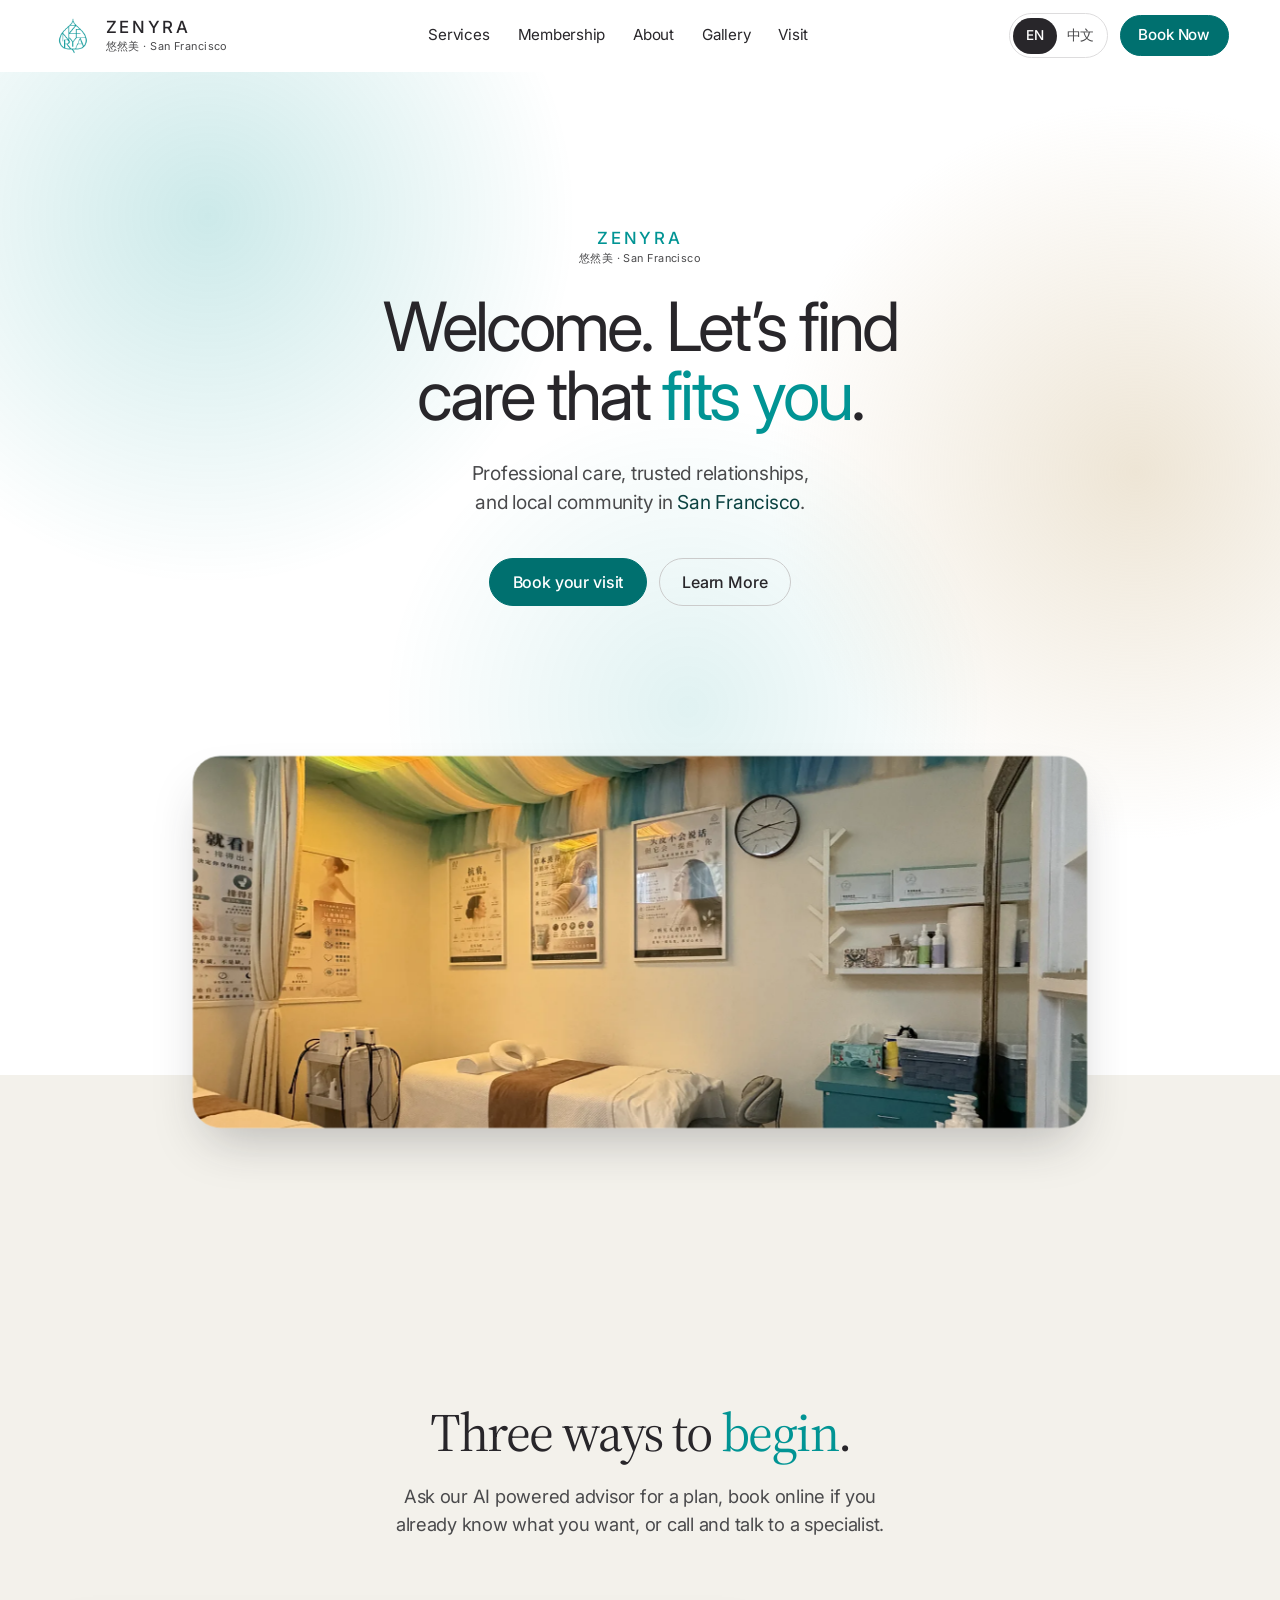
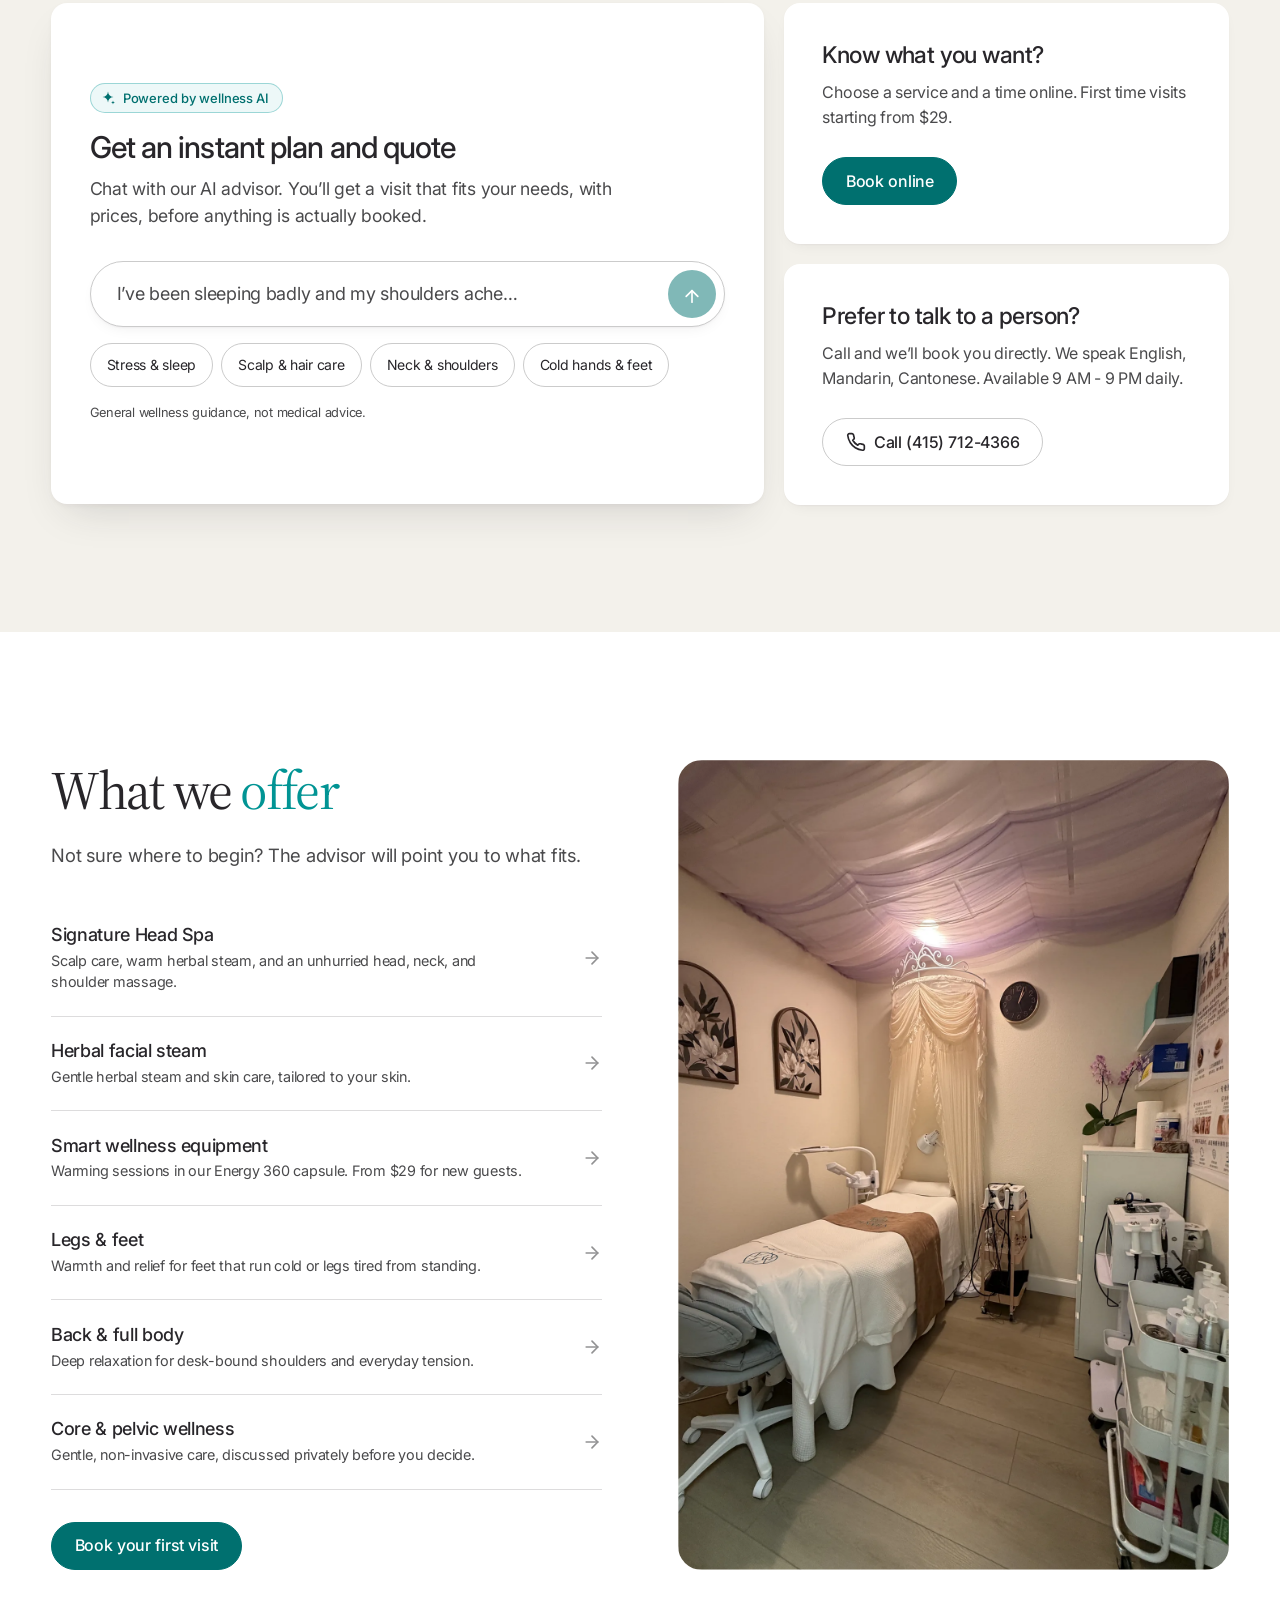
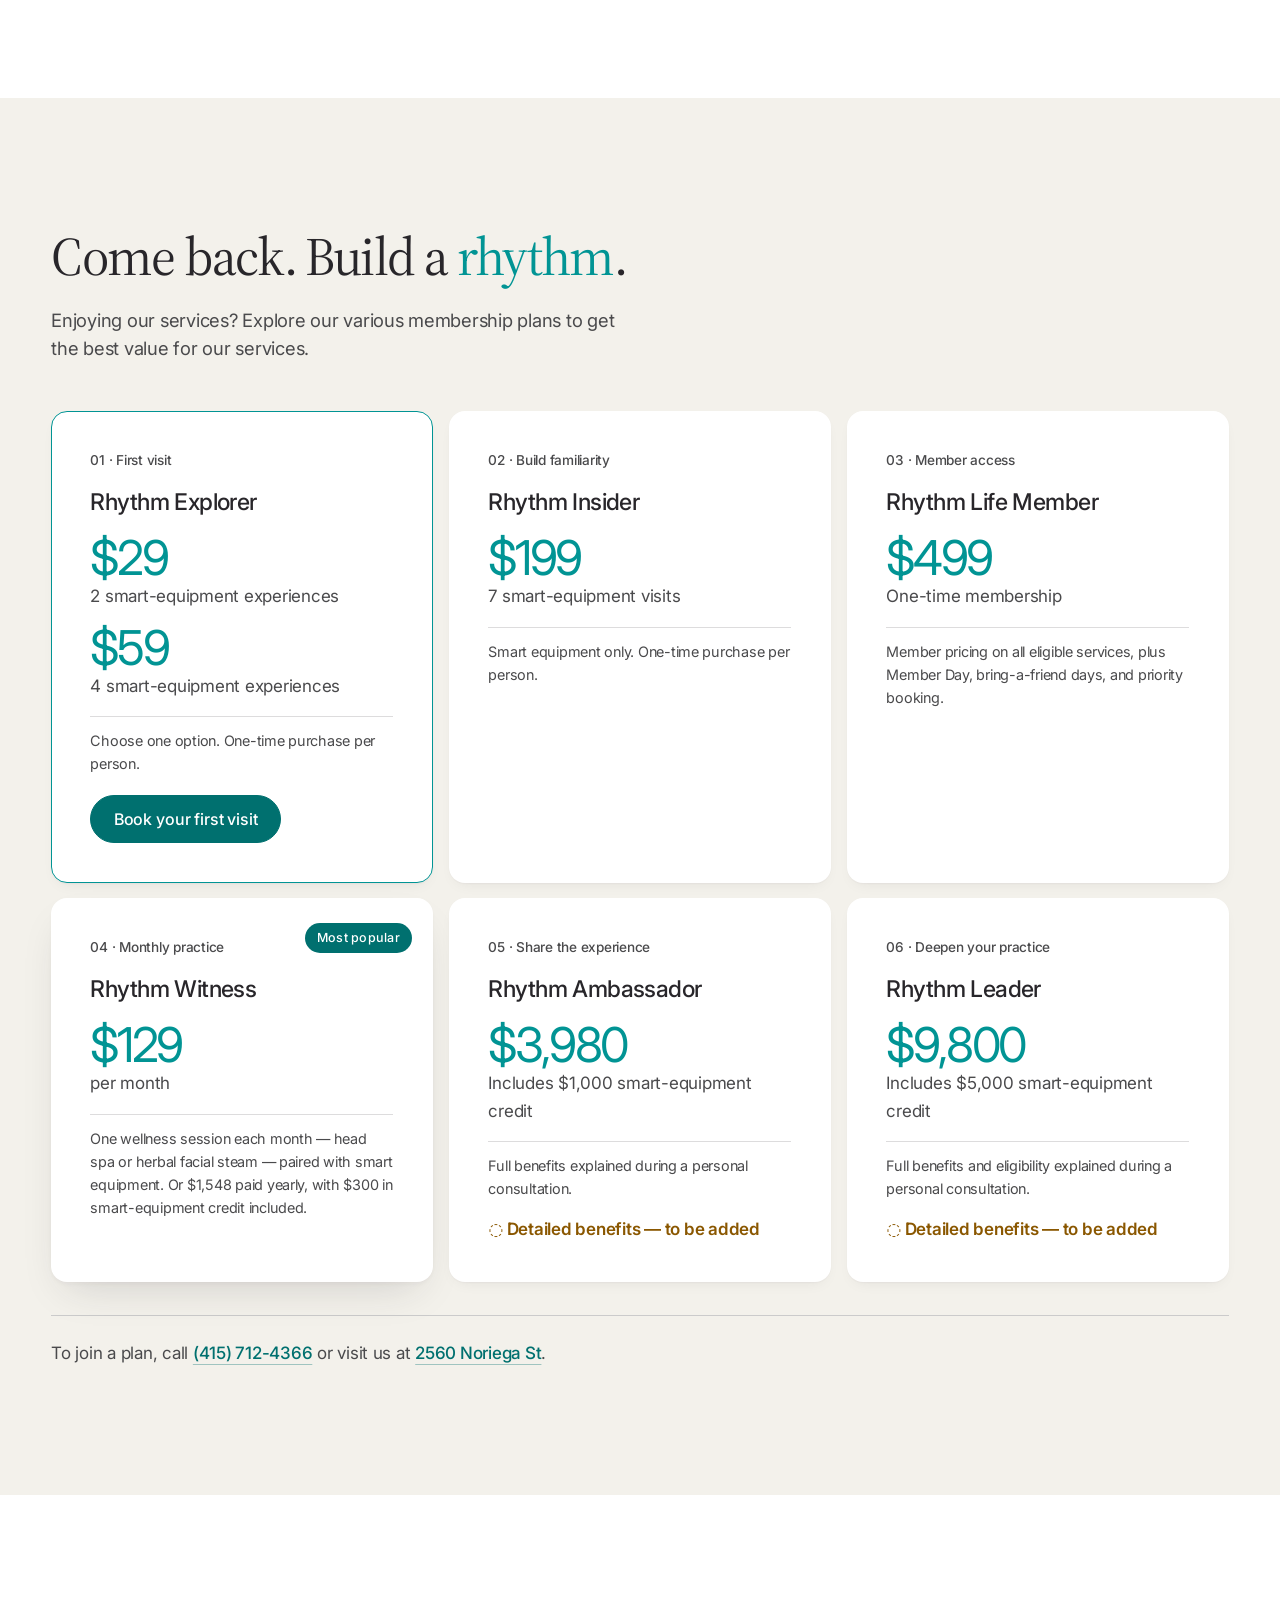
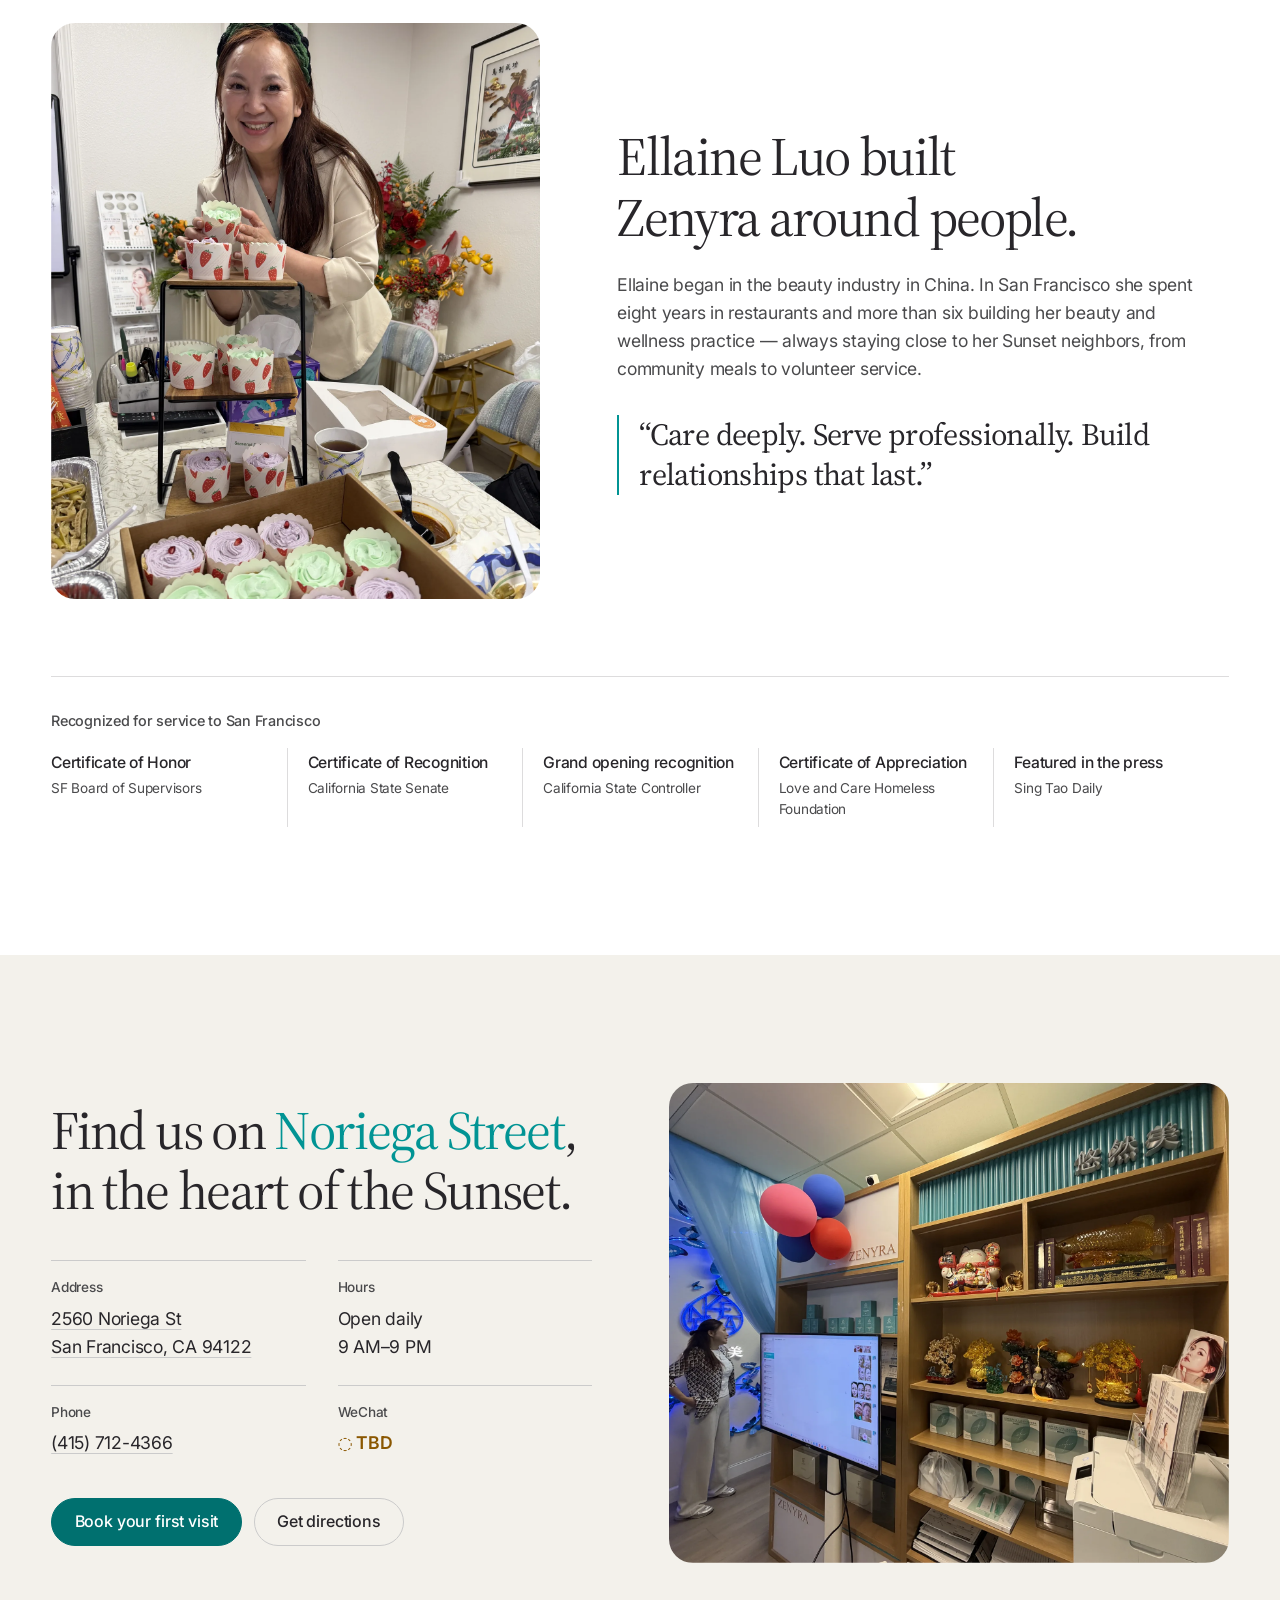
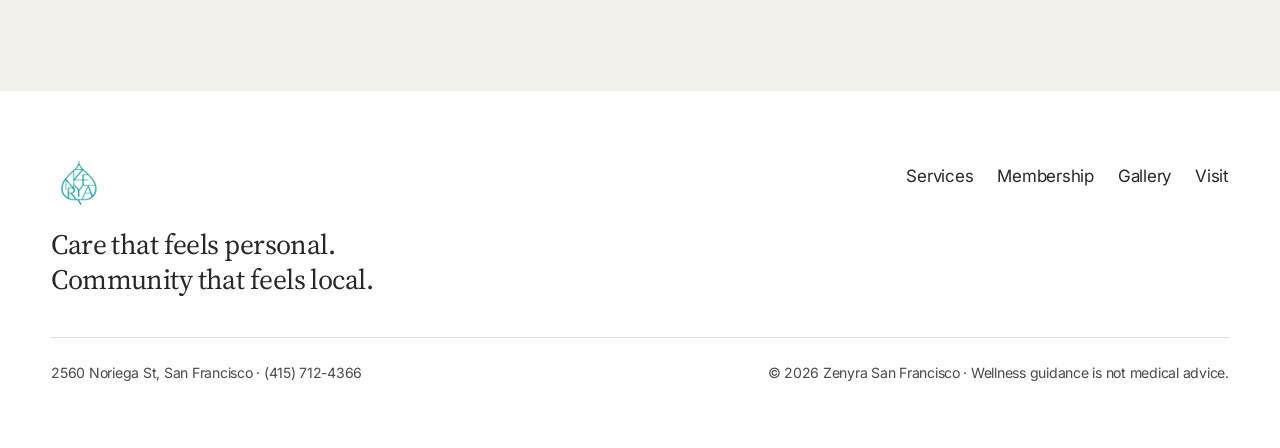
==== index.html @ 7ec2495b "Initial commit: Zenyra site redesign Co-Authored-By: Claude Opus 5.5 <noreply@anthropic.com>" ====
<!doctype html>
<html lang="en">
<head>
  <meta charset="utf-8">
  <meta name="viewport" content="width=device-width, initial-scale=1">
  <!-- Home · after "Iteration 1 · Host at the window" (Figma 2NXIyQA6Cl9FeZXKDOeJse, node 71:1654), reworked
       2026-11-04: a calm welcome hero, then "Three ways to begin" (the advisor's instant plan and quote, booking
       online, or a call), then the secondary content: Services, Membership, About, Visit.
       The previous home is kept as index-old.html. -->
  <title data-i18n="meta.homeTitle">Zenyra San Francisco — Head Spa &amp; Wellness in the Sunset</title>
  <meta name="description" data-i18n-content="meta.homeDescription" content="Zenyra (悠然美) is a head spa and wellness studio in San Francisco’s Sunset District. First visits from $29. Open daily 9 AM–9 PM.">
  <link rel="icon" href="assets/images/favicon.ico" sizes="any">
  <link rel="icon" type="image/png" sizes="32x32" href="assets/images/favicon-32.png">
  <link rel="apple-touch-icon" href="assets/images/apple-touch-icon.png">
  <link rel="preconnect" href="https://fonts.googleapis.com">
  <link rel="preconnect" href="https://fonts.gstatic.com" crossorigin>
  <link href="https://fonts.googleapis.com/css2?family=Inter:wght@400;500;600&family=Source+Serif+4:opsz,wght@8..60,400;8..60,500&family=Noto+Serif+SC:wght@500&display=swap" rel="stylesheet">
  <link rel="stylesheet" href="styles.css?v=14">
  <link rel="stylesheet" href="home-host.css?v=16">
  <script>if (!matchMedia('(prefers-reduced-motion: reduce)').matches) document.documentElement.classList.add('motion');</script>
  <script src="i18n.js?v=14"></script>
  <script src="main.js?v=13" defer></script>
  <script src="home-host.js?v=15" defer></script>
</head>
<body class="host-page">
  <a class="skip-link" href="#main" data-i18n="common.skip">Skip to content</a>

  <header class="site-header">
    <a class="brand" href="index.html" aria-label="Zenyra San Francisco home">
      <img src="assets/images/zenyra-icon.png" alt="" width="44" height="44">
      <span class="brand-name">ZENYRA<small>悠然美 · San Francisco</small></span>
    </a>
    <nav class="site-nav" aria-label="Primary" data-i18n-aria="common.navLabel">
      <a href="#services" data-i18n="nav.services">Services</a>
      <a href="#membership" data-i18n="nav.membership">Membership</a>
      <a href="#about" data-i18n="nav.about">About</a>
      <a href="gallery.html" data-i18n="nav.gallery">Gallery</a>
      <a href="#visit" data-i18n="nav.visit">Visit</a>
    </nav>
    <div class="header-actions">
      <div class="lang-switch" role="group" aria-label="Language">
        <button type="button" data-lang-switch="en" lang="en">EN</button>
        <button type="button" data-lang-switch="zh" lang="zh-Hans">中文</button>
      </div>
      <a class="button button--small" href="https://zenyra-book.mase.cloud/" target="_blank" rel="noopener" data-book data-i18n="host.bookNow">Book Now</a>
      <button class="menu-toggle" type="button" aria-expanded="false" aria-controls="mobile-nav" data-i18n="common.menu">Menu</button>
    </div>
    <nav class="mobile-nav" id="mobile-nav" aria-label="Mobile" hidden>
      <a href="#services" data-i18n="nav.services">Services</a>
      <a href="#membership" data-i18n="nav.membership">Membership</a>
      <a href="#about" data-i18n="nav.about">About</a>
      <a href="gallery.html" data-i18n="nav.gallery">Gallery</a>
      <a href="#visit" data-i18n="nav.visit">Visit</a>
      <a class="button" href="#begin" data-i18n="cta.bookFirst">Book your first visit</a>
    </nav>
  </header>

  <main id="main">
    <!-- Hero · a calm welcome: text and the two first moves (book, or go down to the advisor) over a slow drift
         of colour, with the room's photograph peeking in at the foot of the first screen and straddling the
         cream band below. (Reworked 2026-11-04: the advisor no longer opens the page; it has its own section.) -->
    <section class="host-hero" aria-labelledby="host-title">
      <div class="hero-drift" aria-hidden="true"><i></i><i></i><i></i></div>
      <div class="host-column">
        <p class="hero-mark" aria-hidden="true">ZENYRA<small>悠然美 · San Francisco</small></p>
        <h1 id="host-title" data-i18n="host.title" data-i18n-rich>Welcome. Let’s find care that <span class="hl">fits you</span>.</h1>
        <p class="host-lede" data-i18n="host.heroLede" data-i18n-rich>Professional care, trusted relationships, and local community in <span class="hl">San Francisco</span>.</p>
        <div class="host-actions">
          <a class="button" data-magnet href="#begin" data-i18n="host.heroBook">Book your visit</a>
          <a class="button button--ghost" data-magnet href="#begin" data-i18n="host.heroMore">Learn More</a>
        </div>
      </div>
      <!-- The window: tilted back and small while it peeks in, it straightens and widens to the full screen as
           the visitor scrolls into the studio (home-host.js writes --p, 0 → 1). -->
      <figure class="host-window" data-window>
        <div class="host-window-pane">
          <img src="assets/images/treatment-room-wide.webp" alt="A treatment room under aqua and cream ceiling drapery" data-i18n-alt="host.roomAlt" width="2000" height="1500" fetchpriority="high">
        </div>
      </figure>
    </section>

    <!-- Ways to begin · the advisor (instant plan + quote), booking online, or a phone call. The advisor is the
         largest of the three, but it is one choice among them, not the front door. -->
    <section class="host-begin" id="begin" aria-labelledby="begin-title">
      <div class="shell">
        <header class="host-head host-head--center">
          <h2 id="begin-title" data-i18n="host.beginTitle" data-i18n-rich>Three ways to <span class="hl">begin</span>.</h2>
          <p data-i18n="host.beginLede">Ask our AI powered advisor for a plan, book online if you already know what you want, or call and talk to a specialist.</p>
        </header>
        <div class="begin-grid">
          <div class="begin-card begin-card--advisor" id="ask" data-glow>
            <p class="ai-badge"><img src="assets/icons/sparkle.svg" alt="" width="16" height="16"><span data-i18n="host.aiBadge">Powered by wellness AI</span></p>
            <div class="begin-card-head">
              <h3 data-i18n="host.planTitle">Get an instant plan and quote</h3>
              <p data-i18n="host.lede">Chat with our AI advisor. You’ll get a visit that fits your needs, with prices, before anything is actually booked.</p>
            </div>
            <div class="host-ask">
              <form class="composer" data-host-form>
                <label class="visually-hidden" for="host-input" data-i18n="chat.label">Your question</label>
                <input id="host-input" name="q" autocomplete="off" required placeholder="I’ve been sleeping badly and my shoulders ache…" data-i18n-placeholder="host.placeholder">
                <button class="composer-send" type="submit" aria-label="Send" data-i18n-aria="chat.send">
                  <img src="assets/icons/send.svg" alt="" width="20" height="20">
                </button>
              </form>
              <div class="host-chips" role="group" aria-label="Example questions" data-i18n-aria="chat.examples">
                <button type="button" data-host-q="host.q1" data-i18n="host.q1Label">Stress &amp; sleep</button>
                <button type="button" data-host-q="host.q2" data-i18n="host.q2Label">Scalp &amp; hair care</button>
                <button type="button" data-host-q="host.q3" data-i18n="host.q3Label">Neck &amp; shoulders</button>
                <button type="button" data-host-q="host.q4" data-i18n="host.q4Label">Cold hands &amp; feet</button>
              </div>
            </div>
            <p class="fine-print" data-i18n="host.disclaimer">General wellness guidance, not medical advice.</p>
          </div>

          <div class="begin-card" data-tilt>
            <div class="begin-card-head">
              <h3 data-i18n="host.knowWhat">Know what you want?</h3>
              <p data-i18n="host.bookBody">Choose a service and a time online. First time visits starting from $29.</p>
            </div>
            <a class="button" href="https://zenyra-book.mase.cloud/" target="_blank" rel="noopener" data-book data-i18n="host.bookOnline">Book online</a>
          </div>

          <div class="begin-card" data-tilt>
            <div class="begin-card-head">
              <h3 data-i18n="am.personTitle">Prefer to talk to a person?</h3>
              <p data-i18n="am.personBody">Call and we’ll book you directly. We speak English, Mandarin, Cantonese. Available 9 AM - 9 PM daily.</p>
            </div>
            <a class="button button--ghost" href="tel:+14157124366">
              <img src="assets/icons/phone.svg" alt="" width="20" height="20">
              <span><span data-i18n="host.call">Call</span> (415) 712-4366</span>
            </a>
          </div>
        </div>
      </div>
    </section>

    <!-- Services: each row hands the service to the advisor. -->
    <section class="host-services" id="services" aria-labelledby="services-title">
      <div class="shell host-services-grid">
        <div class="host-services-list">
          <header class="host-head">
            <h2 id="services-title" data-i18n="host.svcTitle" data-i18n-rich>What we <span class="hl">offer</span></h2>
            <p data-i18n="host.svcLede">Not sure where to begin? The advisor will point you to what fits.</p>
          </header>
          <ul class="service-rows">
            <li><button type="button" data-host-q="host.ask0"><span><strong data-i18n="home.sigTitle">Signature Head Spa</strong><span data-i18n="host.svc0Body">Scalp care, warm herbal steam, and an unhurried head, neck, and shoulder massage.</span></span><img src="assets/icons/arrow-right.svg" alt="" width="20" height="20"></button></li>
            <li><button type="button" data-host-q="host.ask1"><span><strong data-i18n="home.svc1">Herbal facial steam</strong><span data-i18n="host.svc1Body">Gentle herbal steam and skin care, tailored to your skin.</span></span><img src="assets/icons/arrow-right.svg" alt="" width="20" height="20"></button></li>
            <li><button type="button" data-host-q="host.ask2" data-photo="capsule"><span><strong data-i18n="home.svc2">Smart wellness equipment</strong><span data-i18n="host.svc2Body">Warming sessions in our Energy 360 capsule. From $29 for new guests.</span></span><img src="assets/icons/arrow-right.svg" alt="" width="20" height="20"></button></li>
            <li><button type="button" data-host-q="host.ask3" data-photo="seat"><span><strong data-i18n="home.svc3">Legs &amp; feet</strong><span data-i18n="home.svc3Body">Warmth and relief for feet that run cold or legs tired from standing.</span></span><img src="assets/icons/arrow-right.svg" alt="" width="20" height="20"></button></li>
            <li><button type="button" data-host-q="host.ask4"><span><strong data-i18n="home.svc4">Back &amp; full body</strong><span data-i18n="home.svc4Body">Deep relaxation for desk-bound shoulders and everyday tension.</span></span><img src="assets/icons/arrow-right.svg" alt="" width="20" height="20"></button></li>
            <li><button type="button" data-host-q="host.ask5"><span><strong data-i18n="home.svc5">Core &amp; pelvic wellness</strong><span data-i18n="home.svc5Body">Gentle, non-invasive care, discussed privately before you decide.</span></span><img src="assets/icons/arrow-right.svg" alt="" width="20" height="20"></button></li>
          </ul>
          <div class="host-actions">
            <a class="button" href="#begin" data-i18n="cta.bookFirst">Book your first visit</a>
          </div>
        </div>
        <!-- The photo follows the service in focus: each row names the room it happens in (data-photo);
             rows without a matching photo of their own show the default. -->
        <figure class="host-services-photo" data-reveal>
          <img class="is-shown" data-photo="default" src="assets/images/treatment-room-soft.webp" alt="A softly lit private treatment room with a draped canopy" data-i18n-alt="home.sigAlt" width="1500" height="2000" loading="lazy" decoding="async">
          <img data-photo="capsule" src="assets/images/wellness-capsule-room.webp" alt="The Energy 360 wellness capsule in its own room" data-i18n-alt="host.capsuleAlt" width="1477" height="1108" loading="lazy" decoding="async">
          <img data-photo="seat" src="assets/images/window-wellness-seat.webp" alt="Foot-soak seats by the window" data-i18n-alt="host.seatAlt" width="1108" height="1477" loading="lazy" decoding="async">
        </figure>
      </div>
    </section>

    <!-- Membership · the Rhythm Growth Path: every plan, as cards. -->
    <section class="host-path" id="membership" aria-labelledby="path-title">
      <div class="shell">
        <header class="host-head">
          <h2 id="path-title" data-i18n="home.pathTitle" data-i18n-rich>Come back. Build a <span class="hl">rhythm</span>.</h2>
          <p data-i18n="host.pathLede">Enjoying our services? Explore our various membership plans to get the best value for our services.</p>
        </header>
        <!-- All six plans as cards (the membership page was folded into the home, 2026-11-04). Information only:
             joining is a call or a visit (the line below). The Explorer is the first visit, so it books online. -->
        <ol class="plan-grid" data-deal>
          <li class="tier tier--start" data-tilt>
            <p class="tier-num">01 · <span data-i18n="tier.1.stage">First visit</span></p>
            <h3 data-i18n="tier.1.name">Rhythm Explorer</h3>
            <div class="tier-prices">
              <p><strong>$29</strong><span data-i18n="tier.1.optA">2 smart-equipment experiences</span></p>
              <p><strong>$59</strong><span data-i18n="tier.1.optB">4 smart-equipment experiences</span></p>
            </div>
            <p class="tier-rule" data-i18n="tier.1.rule">Choose one option. One-time purchase per person.</p>
            <a class="button" href="#begin" data-i18n="cta.bookFirst">Book your first visit</a>
          </li>
          <li class="tier" data-tilt>
            <p class="tier-num">02 · <span data-i18n="tier.2.stage">Build familiarity</span></p>
            <h3 data-i18n="tier.2.name">Rhythm Insider</h3>
            <div class="tier-prices"><p><strong>$199</strong><span data-i18n="tier.2.opt">7 smart-equipment visits</span></p></div>
            <p class="tier-rule" data-i18n="tier.2.rule">Smart equipment only. One-time purchase per person.</p>
          </li>
          <li class="tier" data-tilt>
            <p class="tier-num">03 · <span data-i18n="tier.3.stage">Member access</span></p>
            <h3 data-i18n="tier.3.name">Rhythm Life Member</h3>
            <div class="tier-prices"><p><strong>$499</strong><span data-i18n="tier.3.opt">One-time membership</span></p></div>
            <p class="tier-rule" data-i18n="tier.3.body">Member pricing on all eligible services, plus Member Day, bring-a-friend days, and priority booking.</p>
          </li>
          <li class="tier tier--featured" data-tilt>
            <p class="tier-flag" data-i18n="mem.popular">Most popular</p>
            <p class="tier-num">04 · <span data-i18n="tier.4.stage">Monthly practice</span></p>
            <h3 data-i18n="tier.4.name">Rhythm Witness</h3>
            <div class="tier-prices"><p><strong>$129</strong><span data-i18n="tier.4.opt">per month</span></p></div>
            <p class="tier-rule"><span data-i18n="tier.4.body">One wellness session each month — head spa or herbal facial steam — paired with smart equipment.</span> <span data-i18n="tier.4.annual">Or $1,548 paid yearly, with $300 in smart-equipment credit included.</span></p>
          </li>
          <li class="tier" data-tilt>
            <p class="tier-num">05 · <span data-i18n="tier.5.stage">Share the experience</span></p>
            <h3 data-i18n="tier.5.name">Rhythm Ambassador</h3>
            <div class="tier-prices"><p><strong>$3,980</strong><span data-i18n="tier.5.opt">Includes $1,000 smart-equipment credit</span></p></div>
            <p class="tier-rule" data-i18n="tier.5.rule">Full benefits explained during a personal consultation.</p>
            <p class="placeholder-inline" data-i18n="mem.benefitsTbd">Detailed benefits — to be added</p>
          </li>
          <li class="tier" data-tilt>
            <p class="tier-num">06 · <span data-i18n="tier.6.stage">Deepen your practice</span></p>
            <h3 data-i18n="tier.6.name">Rhythm Leader</h3>
            <div class="tier-prices"><p><strong>$9,800</strong><span data-i18n="tier.6.opt">Includes $5,000 smart-equipment credit</span></p></div>
            <p class="tier-rule" data-i18n="tier.6.rule">Full benefits and eligibility explained during a personal consultation.</p>
            <p class="placeholder-inline" data-i18n="mem.benefitsTbd">Detailed benefits — to be added</p>
          </li>
        </ol>
        <!-- Memberships are set up by phone or in person (client's request): no online sign-up. -->
        <p class="path-join"><span data-i18n="host.pathJoinA">To join a plan, call</span> <a href="tel:+14157124366">(415) 712-4366</a> <span data-i18n="host.pathJoinB">or visit us at</span> <a href="https://www.google.com/maps/search/?api=1&amp;query=2560+Noriega+St%2C+San+Francisco%2C+CA+94122" target="_blank" rel="noopener">2560 Noriega St</a><span data-i18n="host.pathJoinC">.</span></p>
      </div>
    </section>

    <!-- Founder + recognitions (from the previous home, index-old.html, unchanged) -->
    <section class="founder shell" id="about" aria-labelledby="founder-title">
      <figure class="founder-photo" data-reveal>
        <img src="assets/images/ellaine-community-host.webp" alt="Founder Ellaine Luo serving cupcakes at a Zenyra community event" data-i18n-alt="home.founderAlt" width="1500" height="2000" loading="lazy">
      </figure>
      <div class="founder-copy">
        <h2 id="founder-title" data-i18n="home.founderTitle">Ellaine Luo built Zenyra around people.</h2>
        <p data-i18n="home.founderP1">Ellaine began in the beauty industry in China. In San Francisco she spent eight years in restaurants and more than six building her beauty and wellness practice — always staying close to her Sunset neighbors, from community meals to volunteer service.</p>
        <blockquote>
          <p data-i18n="home.founderQuote">“Care deeply. Serve professionally. Build relationships that last.”</p>
        </blockquote>
      </div>
      <div class="recognition">
        <p class="recognition-title" data-i18n="home.recTitle">Recognized for service to San Francisco</p>
        <ul class="recognition-list">
          <li><button type="button" data-lightbox="assets/images/certificate-of-honor.webp"><strong data-i18n="rec.1">Certificate of Honor</strong><span data-i18n="rec.1By">SF Board of Supervisors</span></button></li>
          <li><button type="button" data-lightbox="assets/images/state-senate-recognition.webp"><strong data-i18n="rec.2">Certificate of Recognition</strong><span data-i18n="rec.2By">California State Senate</span></button></li>
          <li><button type="button" data-lightbox="assets/images/civic-recognition.webp"><strong data-i18n="rec.3">Grand opening recognition</strong><span data-i18n="rec.3By">California State Controller</span></button></li>
          <li><button type="button" data-lightbox="assets/images/community-appreciation-elaine.webp"><strong data-i18n="rec.4">Certificate of Appreciation</strong><span data-i18n="rec.4By">Love and Care Homeless Foundation</span></button></li>
          <li><button type="button" data-lightbox="assets/images/sing-tao-coverage.webp"><strong data-i18n="rec.5">Featured in the press</strong><span data-i18n="rec.5By">Sing Tao Daily</span></button></li>
        </ul>
      </div>
    </section>

    <!-- Visit -->
    <section class="host-visit" id="visit" aria-labelledby="visit-title">
      <div class="shell host-visit-grid">
        <div>
          <h2 id="visit-title" data-i18n="host.visitTitle" data-i18n-rich>Find us on <span class="hl">Noriega Street</span>, in the heart of the Sunset.</h2>
          <dl class="visit-details">
            <div><dt data-i18n="visit.address">Address</dt><dd><a href="https://www.google.com/maps/search/?api=1&amp;query=2560+Noriega+St%2C+San+Francisco%2C+CA+94122" target="_blank" rel="noopener">2560 Noriega St<br>San Francisco, CA 94122</a></dd></div>
            <div><dt data-i18n="visit.hours">Hours</dt><dd><span data-i18n="host.openDaily">Open daily</span><br>9 AM–9 PM</dd></div>
            <div><dt data-i18n="visit.phone">Phone</dt><dd><a href="tel:+14157124366">(415) 712-4366</a></dd></div>
            <div><dt>WeChat</dt><dd class="placeholder-inline" data-i18n="common.tbd">TBD</dd></div>
          </dl>
          <div class="visit-actions">
            <a class="button" href="#begin" data-i18n="cta.bookFirst">Book your first visit</a>
            <a class="button button--ghost" href="https://www.google.com/maps/search/?api=1&amp;query=2560+Noriega+St%2C+San+Francisco%2C+CA+94122" target="_blank" rel="noopener" data-i18n="cta.directions">Get directions</a>
          </div>
        </div>
        <figure class="host-visit-photo" data-reveal>
          <img src="assets/images/retail-and-community-space.webp" alt="Zenyra’s front room: shelves of wellness products beside the glowing butterfly wall" data-i18n-alt="host.studioAlt" width="2000" height="1500" loading="lazy">
        </figure>
      </div>
    </section>
  </main>

  <!-- Advisor module · "Desktop / 02 Conversation" (Figma node 72:2020). Opened from the hero composer, a prompt
       chip or a service row; home-host.js grows it out of whatever opened it. Hidden until then. -->
  <section class="advisor-module" id="advisor-module" aria-labelledby="am-title" hidden>
    <h2 class="visually-hidden" id="am-title" data-i18n="am.title">Zenyra wellness advisor</h2>
    <div class="shell am-body">
      <div class="am-chat">
        <div class="am-bar" data-am-reveal>
          <button class="button button--ghost button--small am-back" type="button" data-am-close>
            <img src="assets/icons/arrow-left.svg" alt="" width="16" height="16">
            <span data-i18n="am.startOver">Start over</span>
          </button>
          <p class="ai-badge"><img src="assets/icons/sparkle.svg" alt="" width="16" height="16"><span data-i18n="host.aiBadge">Powered by wellness AI</span></p>
          <div class="am-progress">
            <p><span class="am-progress-step" data-am-step>Step 2 of 4</span> <span data-am-step-name>Where you feel it</span></p>
            <div class="am-track" aria-hidden="true"><i></i><i></i><i></i><i></i></div>
          </div>
        </div>
        <div class="am-thread" data-am-thread aria-live="polite"></div>
        <div class="am-compose" data-am-reveal>
          <form class="composer" data-am-form>
            <label class="visually-hidden" for="am-input" data-i18n="chat.label">Your question</label>
            <input id="am-input" name="q" autocomplete="off" placeholder="Type your answer…" data-i18n-placeholder="am.placeholder">
            <button class="composer-send" type="submit" aria-label="Send" data-i18n-aria="chat.send">
              <img src="assets/icons/send.svg" alt="" width="20" height="20">
            </button>
          </form>
          <p class="fine-print" data-i18n="chat.disclaimer">General wellness guidance only, not medical advice.</p>
        </div>
      </div>

      <aside class="am-side">
        <div class="am-card" data-am-reveal>
          <h3 data-i18n="am.heardTitle">What we’ve heard</h3>
          <p class="am-card-lede" data-i18n="am.heardLede">Your plan builds as you answer.</p>
          <dl class="am-facts">
            <div><dt data-i18n="am.factGoal">Goal</dt><dd data-am-fact="goal">—</dd></div>
            <div><dt data-i18n="am.factWhere">Where</dt><dd data-am-fact="where">—</dd></div>
            <div><dt data-i18n="am.factRoutine">Routine</dt><dd data-am-fact="routine">—</dd></div>
          </dl>
        </div>
        <div class="am-card" data-am-reveal>
          <h3 data-i18n="am.personTitle">Prefer to talk to a person?</h3>
          <p class="am-card-lede" data-i18n="am.personBody">Call and we’ll book you directly. Open daily 9 AM–9 PM. We speak Mandarin, Cantonese, and English.</p>
          <a class="button button--ghost am-call" href="tel:+14157124366">
            <img src="assets/icons/phone.svg" alt="" width="20" height="20">
            <span><span data-i18n="host.call">Call</span> (415) 712-4366</span>
          </a>
        </div>
      </aside>
    </div>
  </section>

  <footer class="site-footer host-footer">
    <div class="shell footer-grid">
      <div class="footer-brand">
        <img src="assets/images/zenyra-icon.png" alt="" width="56" height="56">
        <p data-i18n="footer.line">Care that feels personal. Community that feels local.</p>
      </div>
      <nav class="footer-nav" aria-label="Footer" data-i18n-aria="common.footerNav">
        <a href="#services" data-i18n="nav.services">Services</a>
        <a href="#membership" data-i18n="nav.membership">Membership</a>
        <a href="gallery.html" data-i18n="nav.gallery">Gallery</a>
        <a href="#visit" data-i18n="nav.visit">Visit</a>
      </nav>
      <p class="footer-meta"><span>2560 Noriega St, San Francisco · (415) 712-4366</span><span>© <span data-year></span> Zenyra San Francisco · <span data-i18n="footer.notMedical">Wellness guidance is not medical advice.</span></span></p>
    </div>
  </footer>

  <dialog class="lightbox" data-lightbox-dialog>
    <button class="lightbox-close" type="button" data-lightbox-close data-i18n="common.close">Close</button>
    <img src="assets/images/certificate-of-honor.webp" alt="" data-lightbox-img>
    <p data-lightbox-caption></p>
  </dialog>
</body>
</html>
---- styles.css ----
/* Zenyra San Francisco — shared styles for all pages.
   Hard brand rules: the logo and the primary teal (#019494, sampled from the logo).
   #019494 fails WCAG contrast for small text, so text and buttons use --teal-deep; the brand teal
   carries the logo, highlighted heading phrases, large price numerals, rules, and accents.

   System: a quiet, near-achromatic page — white canvas, cream bands, ink type — where teal is the
   only colour. Flat surfaces (no shadows): elevation comes from white-on-cream contrast. Pill buttons
   and badges, 16px cards, 24px images. Sans for UI and the hero; serif only for editorial headlines. */

:root {
  --teal: #019494;
  --teal-deep: #00706f;
  --teal-night: #0b4241;
  --teal-wash: rgb(1 148 148 / .16);
  --ink: #28262a;
  --ink-soft: #4a4a4c;
  --paper: #ffffff;
  --cream: #f3f1eb;
  --surface: #ffffff;
  --fog: #dddcdd;
  --line: #dddcdd;
  --line-strong: #cbcbcb;
  --placeholder: #8a5700;
  --placeholder-bg: #fbf1dc;
  --focus: #1f5fd1;

  --font-sans: "Inter", "PingFang SC", "Noto Sans SC", "Microsoft YaHei", system-ui, sans-serif;
  --font-serif: "Source Serif 4", "Noto Serif SC", "Songti SC", Georgia, serif;
  --font-display: var(--font-serif);
  --font-body: var(--font-sans);

  --gutter: clamp(1rem, 4vw, 3.5rem);
  --content: 75rem;
  --section: clamp(4.5rem, 9vw, 7rem);
  --radius-sm: .25rem;
  --radius: 1rem;
  --radius-image: 1.5rem;
  --radius-pill: 100px;
  --header-h: 4.5rem;
  --ease: cubic-bezier(.22, 1, .36, 1);

  /* Elevation (DESIGN.md): the higher a surface sits, the more it matters right now. Warm ink-tinted, always
     offset down with a soft blur. Never on buttons, badges, or photographs in the flow. */
  --shadow-1: 0 1px 2px rgb(40 38 42 / .04), 0 6px 16px -8px rgb(40 38 42 / .10);
  --shadow-2: 0 2px 4px rgb(40 38 42 / .04), 0 18px 40px -16px rgb(40 38 42 / .18);
  --shadow-3: 0 4px 10px rgb(40 38 42 / .06), 0 32px 64px -20px rgb(40 38 42 / .26);
}

html[lang="zh-Hans"] {
  --font-sans: "PingFang SC", "Noto Sans SC", "Hiragino Sans GB", "Microsoft YaHei", "Inter", sans-serif;
  --font-serif: "Noto Serif SC", "Songti SC", "STSong", serif;
}

html.i18n-pending body { visibility: hidden; }

*, *::before, *::after { box-sizing: border-box; }
html { scroll-behavior: smooth; scroll-padding-top: calc(var(--header-h) + 1rem); -webkit-text-size-adjust: 100%; }
body { margin: 0; background: var(--paper); color: var(--ink); font: 400 1.0625rem/1.6 var(--font-body); letter-spacing: -.015em; overflow-x: clip; }
html[lang="zh-Hans"] body { letter-spacing: 0; line-height: 1.75; }
img, video, iframe { display: block; max-width: 100%; }
img { height: auto; }
button, input { font: inherit; color: inherit; letter-spacing: inherit; }
a { color: inherit; }
p, h1, h2, h3, figure, blockquote, dl, dd, ul, ol { margin: 0; }
ul, ol { padding: 0; list-style: none; }
[hidden] { display: none !important; }
:focus-visible { outline: 3px solid var(--focus); outline-offset: 3px; }
.visually-hidden { position: absolute; width: 1px; height: 1px; overflow: hidden; clip-path: inset(50%); white-space: nowrap; }

.shell { width: min(100% - 2 * var(--gutter), var(--content)); margin-inline: auto; }
.skip-link { position: fixed; top: .75rem; left: .75rem; z-index: 100; padding: .6rem 1rem; background: var(--ink); color: var(--paper); border-radius: var(--radius-pill); transform: translateY(-200%); }
.skip-link:focus { transform: none; }

/* Type — h1 is the sans display statement; h2 is the editorial serif; h3 is a sans card heading. */
h1, h2, h3 { font-weight: 400; text-wrap: balance; }
h1 { font-family: var(--font-sans); font-size: clamp(2.6rem, 5.6vw, 4.25rem); line-height: 1.02; letter-spacing: -.045em; }
h2 { font-family: var(--font-serif); font-size: clamp(2.1rem, 4.2vw, 3.4rem); line-height: 1.12; letter-spacing: -.03em; }
h3 { font-family: var(--font-sans); font-size: clamp(1.3rem, 1.8vw, 1.5rem); font-weight: 500; line-height: 1.25; letter-spacing: -.02em; }
html[lang="zh-Hans"] :is(h1, h2, h3) { font-weight: 500; letter-spacing: 0; line-height: 1.3; word-break: keep-all; overflow-wrap: anywhere; }
html[lang="zh-Hans"] h1 { font-weight: 600; }
/* One highlighted phrase per heading — teal as annotation. Headings are large text, so #019494 passes 3:1. */
.hl { color: var(--teal); }
.lede { font-size: clamp(1.1rem, 1.5vw, 1.2rem); line-height: 1.55; color: var(--ink-soft); max-width: 36rem; }
.kicker { width: fit-content; margin-bottom: 1.25rem; padding: .4rem .9rem; border-radius: var(--radius-pill); background: var(--fog); color: var(--ink); font-size: .78rem; font-weight: 500; line-height: 1.3; letter-spacing: .02em; }
html[lang="zh-Hans"] .kicker { font-size: .85rem; letter-spacing: .04em; }
.fine-print { font-size: .85rem; color: var(--ink-soft); }

/* Buttons & links — always pills. Teal-deep is the one filled colour on the page. */
.button { min-height: 3rem; padding: .75rem 1.4rem; display: inline-flex; align-items: center; justify-content: center; gap: .5rem; border: 1px solid var(--teal-deep); border-radius: var(--radius-pill); background: var(--teal-deep); color: #fff; font-weight: 500; font-size: 1rem; line-height: 1.2; text-decoration: none; cursor: pointer; transition: background-color 200ms var(--ease), border-color 200ms var(--ease), color 200ms var(--ease); }
.button:hover { background: var(--teal-night); border-color: var(--teal-night); }
.button--small { min-height: 2.6rem; padding: .55rem 1.1rem; font-size: .95rem; }
.button--ghost { background: transparent; border-color: var(--line-strong); color: var(--ink); }
.button--ghost:hover { background: var(--ghost-hover, var(--cream)); border-color: var(--ink-soft); color: var(--ink); }
/* A ghost button fills with the other surface on hover: white on cream bands, cream on white cards. */
:is(.host-begin, .host-path, .host-visit, .advisor-module, .cta-band, .groups) { --ghost-hover: var(--paper); }
:is(.begin-card, .tier, .am-card, .lightbox, .chat) { --ghost-hover: var(--cream); }
.text-link { display: inline-flex; align-items: center; column-gap: .3em; min-height: 2.75rem; color: var(--teal-deep); font-weight: 500; text-decoration: underline; text-decoration-color: color-mix(in srgb, currentColor 35%, transparent); text-underline-offset: .3em; }
.text-link:hover { text-decoration-color: currentColor; }

/* Placeholders: deliberately visible so unfinished content never ships unnoticed. */
.placeholder-inline { color: var(--placeholder); font-weight: 600; }
.placeholder-inline::before { content: "◌ "; }
.placeholder-block { min-height: 11rem; padding: 1.5rem; display: grid; align-content: space-between; gap: 1rem; border: 1.5px dashed var(--placeholder); border-radius: var(--radius); background: var(--placeholder-bg); color: var(--placeholder); }
.placeholder-block span { font-size: .75rem; font-weight: 700; letter-spacing: .12em; text-transform: uppercase; }

/* Header — white and flat at the top; once the page scrolls under it, it floats on a soft shadow. */
.site-header { position: sticky; top: 0; z-index: 50; min-height: var(--header-h); padding-inline: var(--gutter); display: flex; align-items: center; gap: 1.5rem; background: color-mix(in srgb, var(--paper) 92%, transparent); border-bottom: 1px solid transparent; backdrop-filter: blur(14px); transition: box-shadow 400ms var(--ease); }
.site-header.is-scrolled { box-shadow: var(--shadow-1); }
.brand { display: inline-flex; align-items: center; gap: .65rem; text-decoration: none; flex: none; }
.brand img { width: 2.75rem; height: 2.75rem; }
.brand-name { display: grid; font-family: "Inter", sans-serif; font-size: 1.05rem; font-weight: 500; line-height: 1; letter-spacing: .16em; color: var(--ink); }
.brand-name small { margin-top: .35rem; font-size: .68rem; font-weight: 400; letter-spacing: .04em; color: var(--ink-soft); }
.site-nav { margin-inline: auto; display: flex; gap: clamp(1rem, 2.2vw, 2rem); }
.site-nav a, .mobile-nav a { min-height: 2.75rem; display: inline-flex; align-items: center; font-size: .95rem; font-weight: 400; text-decoration: none; color: var(--ink); }
.site-nav a:hover { color: var(--teal-deep); }
.site-nav a[aria-current="page"] { font-weight: 500; box-shadow: inset 0 -2px var(--teal); }
.header-actions { margin-left: auto; display: flex; align-items: center; gap: .75rem; }
.site-nav + .header-actions { margin-left: 0; }
.lang-switch { display: inline-flex; padding: .2rem; border: 1px solid var(--line); border-radius: var(--radius-pill); }
.lang-switch button { min-width: 2.75rem; min-height: 2.25rem; padding: 0 .6rem; border: 0; border-radius: var(--radius-pill); background: none; font-size: .85rem; font-weight: 500; color: var(--ink-soft); cursor: pointer; }
.lang-switch button[aria-pressed="true"] { background: var(--ink); color: #fff; }
.menu-toggle { display: none; min-height: 2.6rem; padding: 0 1rem; border: 1px solid var(--line-strong); border-radius: var(--radius-pill); background: none; font-weight: 500; cursor: pointer; }
.mobile-nav { position: absolute; inset: 100% 0 auto; padding: .5rem var(--gutter) 1.25rem; display: grid; background: var(--paper); border-top: 1px solid var(--line); box-shadow: var(--shadow-3); }
.mobile-nav a { min-height: 3rem; border-bottom: 1px solid var(--line); font-size: 1.05rem; }
.mobile-nav .button { margin-top: 1rem; border-bottom: 0; color: #fff; }

/* Hero — centred statement on white; the photo straddles the top of the cream band that carries on into First visit. */
.hero-copy { padding-block: clamp(3rem, 7vw, 6rem) clamp(2.5rem, 5vw, 4rem); display: grid; justify-items: center; text-align: center; }
.hero-copy h1 { max-width: 18ch; }
html[lang="zh-Hans"] h1 { font-size: clamp(2.2rem, 4.6vw, 3.75rem); }
html[lang="zh-Hans"] .hero-copy h1 { max-width: none; }
.hero-copy .lede { margin-top: 1.5rem; }
.hero-actions { margin-top: 2rem; display: flex; flex-wrap: wrap; justify-content: center; gap: .75rem; }
.hero-facts { margin-top: 2.75rem; display: flex; flex-wrap: wrap; justify-content: center; gap: 1rem clamp(2rem, 5vw, 4rem); }
.hero-facts li { display: grid; }
.hero-facts strong { font-size: 1.35rem; font-weight: 500; letter-spacing: -.03em; line-height: 1.3; }
.hero-facts span { font-size: .9rem; color: var(--ink-soft); }
.hero-stage { background: linear-gradient(var(--paper) 0 45%, var(--cream) 45%); }
.hero-media { position: relative; }
.hero-media img { width: 100%; aspect-ratio: 16 / 9; object-fit: cover; object-position: 50% 45%; border-radius: var(--radius-image); }
.hero-badge { position: absolute; left: clamp(1rem, 3vw, 2rem); bottom: clamp(1rem, 3vw, 2rem); padding: 1rem 1.25rem; display: grid; gap: .15rem; background: var(--surface); border-radius: var(--radius); }
.hero-badge span { font-size: .8rem; color: var(--ink-soft); }
.hero-badge strong { font-size: 1.35rem; font-weight: 500; letter-spacing: -.03em; color: var(--teal-deep); }

/* Section headings — centred editorial openers. */
.section-head { margin: 0 auto clamp(2.5rem, 5vw, 4rem); max-width: 46rem; display: grid; justify-items: center; text-align: center; }
.section-head > div { display: grid; justify-items: center; }
.section-head p:not(.kicker) { margin-top: 1.25rem; color: var(--ink-soft); font-size: 1.15rem; max-width: 36rem; }

/* First visit — cream band, white offer cards. */
.first-visit { padding-block: var(--section); background: var(--cream); }
.first-visit-grid { display: grid; grid-template-columns: minmax(0, 1fr) minmax(0, 1fr); gap: clamp(2.5rem, 5vw, 4.5rem) clamp(2rem, 6vw, 6rem); }
.first-visit-intro p:not(.kicker) { margin-top: 1.5rem; max-width: 34rem; color: var(--ink-soft); font-size: 1.15rem; }
.offer-cards { display: grid; grid-template-columns: 1fr 1fr; gap: 1rem; align-content: start; }
.offer-card { padding: clamp(1.5rem, 3vw, 2.5rem); display: grid; gap: .35rem; background: var(--surface); border-radius: var(--radius); }
.offer-card--accent { outline: 1px solid var(--teal); outline-offset: -1px; }
.offer-label { font-size: .85rem; font-weight: 500; color: var(--ink-soft); }
.offer-price { font-size: clamp(3rem, 6vw, 4.25rem); font-weight: 400; letter-spacing: -.05em; line-height: 1; color: var(--teal); }
.offer-rule { grid-column: 1 / -1; font-size: .9rem; color: var(--ink-soft); }
.visit-steps { grid-column: 1 / -1; display: grid; grid-template-columns: repeat(4, minmax(0, 1fr)); border-top: 1px solid var(--line-strong); }
.visit-steps li { padding: 1.75rem 1.5rem 0 0; display: grid; gap: .5rem; align-content: start; }
.visit-steps li + li { padding-left: 1.5rem; border-left: 1px solid var(--line-strong); }
.visit-steps span { font-size: .85rem; font-weight: 500; color: var(--teal-deep); }
.visit-steps strong { font-size: 1.1rem; font-weight: 500; }
.visit-steps p { color: var(--ink-soft); font-size: .98rem; }
.first-visit-cta { grid-column: 1 / -1; display: flex; flex-wrap: wrap; align-items: center; gap: 1rem 1.75rem; }

/* Services */
.services { padding-block: var(--section); }
.signature { display: grid; grid-template-columns: minmax(0, .9fr) minmax(0, 1fr); gap: clamp(2rem, 5vw, 5rem); align-items: center; padding-bottom: clamp(3rem, 6vw, 4.5rem); border-bottom: 1px solid var(--line); }
.signature img { width: 100%; aspect-ratio: 4 / 5; max-height: 38rem; object-fit: cover; border-radius: var(--radius-image); }
.signature-copy { display: grid; gap: 1.25rem; justify-items: start; }
.signature-copy h3 { font-family: var(--font-serif); font-size: clamp(2rem, 3.6vw, 3rem); font-weight: 400; line-height: 1.08; letter-spacing: -.03em; }
html[lang="zh-Hans"] .signature-copy h3 { font-weight: 500; letter-spacing: 0; }
.signature-copy > p:not(.tag) { color: var(--ink-soft); font-size: 1.1rem; max-width: 34rem; }
.tag { padding: .35rem .8rem; border-radius: var(--radius-pill); background: var(--fog); color: var(--ink); font-size: .78rem; font-weight: 500; letter-spacing: .02em; }
.meta-row { display: flex; gap: 2.5rem; padding-block: .25rem .5rem; }
.meta-row dt { font-size: .8rem; color: var(--ink-soft); }
.meta-row dd { font-size: 1.05rem; }
.service-list { display: grid; grid-template-columns: repeat(auto-fit, minmax(min(100%, 14rem), 1fr)); }
.service-list li { padding: 2rem 1.75rem 2rem 0; display: grid; gap: .65rem; align-content: start; border-bottom: 1px solid var(--line); }
.service-list h3 { font-size: 1.2rem; }
.service-list p { color: var(--ink-soft); font-size: .98rem; }
.service-list .service-meta { margin-top: .35rem; font-size: .9rem; font-weight: 500; color: var(--teal-deep); }
.service-list .service-meta.placeholder-inline { color: var(--placeholder); }
.services > .fine-print { margin-top: 1.5rem; }

/* Approach */
.approach { padding-block: var(--section); background: var(--cream); }
.approach-grid { display: grid; grid-template-columns: minmax(0, .7fr) minmax(0, 1fr); gap: clamp(2rem, 6vw, 6rem); align-items: center; }
.approach-video video { width: 100%; aspect-ratio: 9 / 16; max-height: 40rem; object-fit: cover; background: var(--ink); border-radius: var(--radius-image); }
.approach-video figcaption { margin-top: .75rem; font-size: .9rem; color: var(--ink-soft); }
.approach-copy .lede { margin-top: 1.5rem; }
.approach-points { margin-top: 2.5rem; display: grid; }
.approach-points li { padding-block: 1.25rem; display: grid; grid-template-columns: minmax(0, 13rem) minmax(0, 1fr); gap: .5rem 2rem; border-top: 1px solid var(--line-strong); }
.approach-points strong { font-weight: 500; }
.approach-points span { color: var(--ink-soft); }

/* Membership path */
.path { padding-block: var(--section); }
.path-steps { display: grid; grid-template-columns: repeat(4, minmax(0, 1fr)); gap: 1rem; }
.path-steps li { position: relative; padding: 1.75rem 1.5rem; display: grid; gap: .35rem; align-content: start; background: var(--surface); border: 1px solid var(--line); border-radius: var(--radius); }
.path-steps li:not(:last-child)::after { content: ""; position: absolute; top: 2.4rem; right: -1rem; width: 1rem; height: 1px; background: var(--teal); }
.path-num { font-size: .85rem; font-weight: 500; color: var(--ink-soft); }
.path-name { font-size: 1.2rem; font-weight: 500; letter-spacing: -.02em; line-height: 1.25; }
.path-price { font-size: 2.5rem; letter-spacing: -.05em; line-height: 1.1; color: var(--teal); }
.path-price small { font-size: 1rem; letter-spacing: -.015em; color: var(--ink-soft); }
.path-steps li > p:last-child { color: var(--ink-soft); font-size: .95rem; }
.path-steps .is-start { border-color: var(--teal); }
.path-steps .is-featured { background: var(--cream); border-color: var(--cream); }
.path-more { margin-top: 1.5rem; display: flex; flex-wrap: wrap; align-items: center; justify-content: space-between; gap: .5rem 2rem; color: var(--ink-soft); }
.perks { margin-top: clamp(3rem, 6vw, 4.5rem); display: grid; grid-template-columns: repeat(4, minmax(0, 1fr)); gap: 2rem; }
.perks li { position: relative; padding-top: 1.25rem; display: grid; gap: .4rem; align-content: start; border-top: 1px solid var(--line); }
.perks li::before { content: ""; position: absolute; top: -1px; left: 0; width: 2.5rem; height: 2px; background: var(--teal); }
.perks strong { font-weight: 500; }
.perks span { color: var(--ink-soft); font-size: .98rem; }

/* Advisor — cream band with a soft teal wash in the corner. */
.advisor { padding-block: var(--section); background: radial-gradient(ellipse 60% 70% at 100% 100%, var(--teal-wash), transparent 70%), var(--cream); }
.advisor-grid { display: grid; grid-template-columns: minmax(0, 1fr) minmax(0, 1fr); gap: clamp(2rem, 6vw, 6rem); align-items: center; }
.advisor-grid > div:first-child > p:not(.kicker) { margin-top: 1.25rem; color: var(--ink-soft); font-size: 1.1rem; max-width: 32rem; }
.advisor-grid .soon-pill { display: inline-block; padding: .4rem .9rem; border-radius: var(--radius-pill); background: var(--surface); color: var(--teal-deep) !important; font-size: .9rem !important; font-weight: 500; }
.chat { padding: 1.5rem; display: grid; gap: 1rem; background: var(--surface); border-radius: var(--radius); }
.chat-log { min-height: 12rem; max-height: 22rem; padding: .25rem; display: grid; align-content: start; gap: .75rem; overflow-y: auto; }
.msg { max-width: 85%; padding: .75rem 1rem; display: grid; gap: .2rem; border-radius: 1rem; }
.msg-who { font-size: .75rem; font-weight: 500; color: var(--ink-soft); }
.msg--ai { background: var(--cream); border-bottom-left-radius: var(--radius-sm); }
.msg--user { justify-self: end; background: var(--teal-deep); color: #fff; border-bottom-right-radius: var(--radius-sm); }
.msg--user .msg-who { color: rgb(255 255 255 / .8); }
.chips { display: flex; flex-wrap: wrap; gap: .5rem; }
.chips button { min-height: 2.5rem; padding: 0 .95rem; border: 1px solid var(--line); border-radius: var(--radius-pill); background: none; font-size: .9rem; cursor: pointer; }
.chips button:hover { border-color: var(--teal-deep); color: var(--teal-deep); }
.chat-form { display: flex; gap: .5rem; }
.chat-form input { flex: 1; min-width: 0; min-height: 3rem; padding: 0 1.1rem; border: 1px solid var(--line); border-radius: var(--radius-pill); background: var(--paper); }
.chat-form input:focus-visible { outline-offset: 0; }

/* Founder */
.founder { padding-block: var(--section); display: grid; grid-template-columns: minmax(0, .8fr) minmax(0, 1fr); gap: clamp(2rem, 6vw, 6rem); align-items: center; }
.founder-photo img { width: 100%; aspect-ratio: 4 / 5; max-height: 36rem; object-fit: cover; object-position: 30% 30%; border-radius: var(--radius-image); }
.founder-copy > p:not(.kicker) { margin-top: 1.5rem; color: var(--ink-soft); font-size: 1.1rem; max-width: 36rem; }
.founder-copy blockquote { margin-top: 2rem; padding-left: 1.25rem; border-left: 2px solid var(--teal); font-family: var(--font-serif); font-size: clamp(1.5rem, 2.4vw, 2rem); line-height: 1.3; letter-spacing: -.02em; }
html[lang="zh-Hans"] .founder-copy blockquote { letter-spacing: 0; }
.recognition { grid-column: 1 / -1; padding-top: 2rem; border-top: 1px solid var(--line); }
.recognition-title { margin-bottom: 1rem; font-size: .9rem; font-weight: 500; color: var(--ink-soft); }
.recognition-list { display: grid; grid-template-columns: repeat(5, minmax(0, 1fr)); gap: .75rem; }
.recognition-list button { width: 100%; height: 100%; padding: 1.1rem; display: grid; gap: .25rem; align-content: start; text-align: left; border: 1px solid var(--line); border-radius: var(--radius); background: var(--surface); cursor: zoom-in; transition: border-color 200ms var(--ease), background-color 200ms var(--ease); }
.recognition-list button:hover { border-color: var(--teal); }
.recognition-list strong { font-weight: 500; font-size: .98rem; line-height: 1.3; }
.recognition-list span { font-size: .85rem; color: var(--ink-soft); }

/* Reviews & groups */
.reviews { padding-bottom: var(--section); }
.review-grid { display: grid; grid-template-columns: repeat(3, minmax(0, 1fr)); gap: 1rem; }
.groups { margin-bottom: var(--section); padding: clamp(2rem, 5vw, 3.5rem); display: grid; grid-template-columns: minmax(0, 1fr) minmax(0, 1fr); gap: 1.5rem 4rem; align-items: end; background: var(--cream); border-radius: var(--radius-image); }
.groups p:not(.kicker) { color: var(--ink-soft); font-size: 1.1rem; }
.groups .text-link { margin-top: .75rem; }

/* Visit */
.visit { padding-block: var(--section); background: var(--cream); }
.visit-grid { display: grid; grid-template-columns: minmax(0, 1fr) minmax(0, 1fr); gap: clamp(2.5rem, 6vw, 6rem); align-items: stretch; }
.visit-details { margin-top: 2.5rem; display: grid; grid-template-columns: repeat(2, minmax(0, 1fr)); gap: 1.5rem 2rem; }
.visit-details div { padding-top: 1rem; border-top: 1px solid var(--line-strong); }
.visit-details dt { font-size: .85rem; font-weight: 500; color: var(--ink-soft); }
.visit-details dd { margin-top: .35rem; font-size: 1.1rem; }
.visit-details a { text-decoration-color: var(--line-strong); text-underline-offset: .25em; }
.visit-details a:hover { text-decoration-color: currentColor; }
.visit-actions { margin-top: 2.5rem; display: flex; flex-wrap: wrap; gap: .75rem; }
.visit-map iframe { width: 100%; height: 100%; min-height: 24rem; border: 0; border-radius: var(--radius-image); filter: saturate(.6); }

/* Footer */
.site-footer { padding-block: 3.5rem; background: var(--paper); }
.footer-grid { display: grid; grid-template-columns: minmax(0, 1fr) auto; gap: 2rem; align-items: center; }
.footer-brand { display: flex; align-items: center; gap: 1rem; }
.footer-brand img { width: 3.5rem; height: 3.5rem; }
.footer-brand p { font-family: var(--font-serif); font-size: clamp(1.3rem, 2.4vw, 1.75rem); line-height: 1.25; letter-spacing: -.02em; max-width: 24ch; }
html[lang="zh-Hans"] .footer-brand p { letter-spacing: 0; }
.footer-nav { display: flex; flex-wrap: wrap; gap: .25rem 1.5rem; }
.footer-nav a { min-height: 2.75rem; display: inline-flex; align-items: center; text-decoration: none; color: var(--ink); }
.footer-nav a:hover { color: var(--teal-deep); }
.footer-meta { grid-column: 1 / -1; padding-top: 1.5rem; display: flex; flex-wrap: wrap; justify-content: space-between; gap: .5rem 2rem; border-top: 1px solid var(--line); font-size: .88rem; color: var(--ink-soft); }

/* Lightbox */
.lightbox { width: min(92vw, 60rem); max-height: 92vh; padding: 1rem; border: 0; border-radius: var(--radius); background: var(--surface); box-shadow: var(--shadow-3); }
.lightbox::backdrop { background: rgb(40 38 42 / .8); }
.lightbox img { width: 100%; max-height: 74vh; object-fit: contain; }
.lightbox p { margin-top: .75rem; color: var(--ink-soft); }
.lightbox-close { display: block; margin: 0 0 .75rem auto; min-height: 2.75rem; padding: 0 1.1rem; border: 1px solid var(--line-strong); border-radius: var(--radius-pill); background: none; font-weight: 500; cursor: pointer; }

/* Inner pages — centred hero statement. */
.page-hero { padding-block: clamp(3rem, 7vw, 6rem) clamp(2.5rem, 5vw, 4rem); display: grid; justify-items: center; gap: 1.5rem; text-align: center; }
.page-hero > div { display: grid; justify-items: center; }
.page-hero .lede { margin-inline: auto; }
.page-hero .button { margin-top: 1.75rem; }

/* Membership tiers */
.tiers { padding-block: clamp(1rem, 3vw, 2rem) var(--section); display: grid; gap: clamp(3rem, 6vw, 4.5rem); }
.tier-group { display: grid; grid-template-columns: minmax(0, .6fr) minmax(0, 1fr) minmax(0, 1fr); gap: 1rem; }
.tier-group-head { padding-right: 2rem; }
.tier-group-step { font-family: var(--font-serif); font-size: 1.75rem; line-height: 1.2; letter-spacing: -.02em; }
html[lang="zh-Hans"] .tier-group-step { letter-spacing: 0; }
.tier-group-head p:not(.tier-group-step) { margin-top: .5rem; color: var(--ink-soft); }
.tier { position: relative; padding: clamp(1.5rem, 3vw, 2.5rem); display: grid; gap: 1rem; align-content: start; justify-items: start; background: var(--surface); border: 1px solid var(--line); border-radius: var(--radius); }
.tier h2 { font-family: var(--font-sans); font-size: clamp(1.4rem, 2vw, 1.6rem); font-weight: 500; letter-spacing: -.025em; }
html[lang="zh-Hans"] .tier h2 { letter-spacing: 0; }
.tier-num { font-size: .85rem; font-weight: 500; color: var(--ink-soft); }
.tier-prices { display: grid; gap: .75rem; }
.tier-prices p { display: grid; }
.tier-prices strong { font-size: clamp(2.4rem, 4vw, 3rem); font-weight: 400; letter-spacing: -.05em; line-height: 1.05; color: var(--teal); }
.tier-prices span { color: var(--ink-soft); }
.tier > p:not(.tier-num, .tier-flag, .placeholder-inline) { color: var(--ink-soft); font-size: .98rem; }
.tier .tier-rule { padding-top: .75rem; border-top: 1px solid var(--line); width: 100%; font-size: .9rem !important; }
.tier .button { margin-top: .25rem; }
.tier--start { border-color: var(--teal); }
.tier--featured { background: var(--cream); border-color: var(--cream); }
.tier--featured .tier-rule { border-color: var(--line-strong); }
.tier-flag { position: absolute; top: 1.25rem; right: 1.25rem; padding: .3rem .75rem; border-radius: var(--radius-pill); background: var(--teal-deep); color: #fff; font-size: .78rem; font-weight: 500; letter-spacing: .02em; }

.equipment { padding-block: var(--section); background: var(--cream); }
.equipment-grid { display: grid; grid-template-columns: minmax(0, 1.2fr) minmax(0, 1fr); gap: clamp(2rem, 6vw, 5rem); align-items: center; }
.equipment-video video { width: 100%; aspect-ratio: 16 / 9; object-fit: cover; background: var(--ink); border-radius: var(--radius-image); }
.equipment-grid p:not(.kicker) { margin-top: 1.25rem; color: var(--ink-soft); font-size: 1.1rem; }
.perks-section { padding-block: var(--section) 0; }
.perks-section .perks { margin-top: 0; }

.faq { padding-block: var(--section); }
.faq-list { margin-inline: auto; border-top: 1px solid var(--line); max-width: 52rem; }
.faq details { border-bottom: 1px solid var(--line); }
.faq summary { min-height: 3.75rem; padding: 1rem 2.5rem 1rem 0; position: relative; display: flex; align-items: center; font-size: 1.15rem; font-weight: 500; letter-spacing: -.02em; cursor: pointer; list-style: none; }
.faq summary::-webkit-details-marker { display: none; }
.faq summary::after { content: "+"; position: absolute; right: .25rem; font-size: 1.5rem; font-weight: 300; color: var(--teal-deep); transition: transform 200ms var(--ease); }
.faq details[open] summary::after { transform: rotate(45deg); }
.faq details p { padding-bottom: 1.25rem; color: var(--ink-soft); max-width: 44rem; }
.faq-more { margin-top: 1.75rem; text-align: center; color: var(--ink-soft); }
.faq-more a { color: var(--teal-deep); font-weight: 500; }

/* Gallery */
.filters { padding-block: 0 2rem; display: flex; flex-wrap: wrap; justify-content: center; gap: .5rem; }
.filters button { min-height: 2.75rem; padding: 0 1.15rem; border: 1px solid var(--line); border-radius: var(--radius-pill); background: none; font-weight: 500; cursor: pointer; }
.filters button:hover { border-color: var(--line-strong); background: var(--cream); }
.filters button[aria-pressed="true"] { background: var(--ink); border-color: var(--ink); color: #fff; }
.gallery { display: grid; grid-template-columns: repeat(3, minmax(0, 1fr)); grid-auto-rows: 15rem; grid-auto-flow: dense; gap: 1rem; }
.g-item { display: grid; grid-template-rows: minmax(0, 1fr) auto; gap: .5rem; }
.g-item--tall { grid-row: span 2; }
.g-item--wide { grid-column: span 2; }
.g-item button { padding: 0; border: 0; background: none; overflow: hidden; border-radius: var(--radius-image); cursor: zoom-in; }
.g-item img, .g-item video { width: 100%; height: 100%; object-fit: cover; border-radius: var(--radius-image); transition: transform 500ms var(--ease); }
.g-item video { background: var(--ink); }
.g-item button:hover img { transform: scale(1.03); }
.g-item figcaption { font-size: .9rem; color: var(--ink-soft); }
.cta-band { margin-block: var(--section); padding: clamp(2.5rem, 6vw, 4.5rem); display: grid; justify-items: center; gap: 1.75rem; text-align: center; background: radial-gradient(ellipse 50% 80% at 100% 100%, var(--teal-wash), transparent 70%), var(--cream); border-radius: var(--radius-image); }

/* Responsive */
@media (max-width: 68rem) {
  .site-nav { display: none; }
  .menu-toggle { display: inline-flex; align-items: center; }
  .recognition-list { grid-template-columns: repeat(3, minmax(0, 1fr)); }
  .tier-group { grid-template-columns: minmax(0, 1fr) minmax(0, 1fr); }
  .tier-group-head { grid-column: 1 / -1; padding-right: 0; }
  .path-steps, .perks { grid-template-columns: repeat(2, minmax(0, 1fr)); }
  .path-steps li::after { display: none; }
}

@media (max-width: 52rem) {
  :root { --header-h: 4rem; }
  .first-visit-grid, .signature, .approach-grid, .advisor-grid, .founder, .visit-grid, .groups, .equipment-grid, .footer-grid { grid-template-columns: minmax(0, 1fr); }
  .hero-media img { aspect-ratio: 4 / 3; }
  .visit-steps { grid-template-columns: repeat(2, minmax(0, 1fr)); }
  .visit-steps li:nth-child(odd) { padding-left: 0; border-left: 0; }
  .visit-steps li:nth-child(n + 3) { padding-top: 1.5rem; }
  .signature img { aspect-ratio: 4 / 3; }
  .approach-video { max-width: 22rem; }
  .founder-photo img { aspect-ratio: 1; }
  .review-grid { grid-template-columns: minmax(0, 1fr); }
  .gallery { grid-template-columns: repeat(2, minmax(0, 1fr)); grid-auto-rows: 11rem; }
  .visit-map iframe { min-height: 18rem; }
}

@media (max-width: 36rem) {
  .brand-name small { display: none; }
  .brand img { width: 2.4rem; height: 2.4rem; }
  .header-actions { gap: .4rem; }
  .header-actions .button--small { display: none; }
  .lang-switch button { min-width: 2.5rem; padding: 0 .45rem; }
  .offer-cards, .visit-steps, .path-steps, .perks, .recognition-list, .tier-group, .visit-details { grid-template-columns: minmax(0, 1fr); }
  .visit-steps li { padding: 1.25rem 0 0 !important; border-left: 0 !important; }
  .approach-points li { grid-template-columns: minmax(0, 1fr); }
  .hero-actions .button, .first-visit-cta .button, .visit-actions .button { width: 100%; }
  .hero-badge { position: static; margin-top: .75rem; }
  .gallery { grid-template-columns: minmax(0, 1fr); grid-auto-rows: 15rem; }
  .g-item--wide { grid-column: auto; }
  .chat-form .button { padding-inline: 1rem; }
}

@media (prefers-reduced-motion: reduce) {
  html { scroll-behavior: auto; }
  *, *::before, *::after { transition-duration: .01ms !important; }
}

/* Membership: joining is a call or a visit, not an online sign-up (client's request, 2026-11-04). */
.join-note { margin-top: 1.25rem; font-weight: 500; color: var(--ink); }
.join-actions { margin-top: 1.5rem; display: flex; flex-wrap: wrap; gap: .75rem; }
@media (max-width: 36rem) { .join-actions { display: grid; } }

/* ---------- State changes that used to snap (polish pass, 2026-11-04) ----------
   Shared by every page. Each one explains a change of state; nothing here runs on its own.
   With reduced motion the global rule above cuts transitions to nothing and the animations below are off. */

/* Language switch: one ink pill slides to the language you chose (main.js writes --lang-x / --lang-w and adds
   .is-sliding once it has measured; without script the pressed button keeps its own fill). */
.lang-switch { position: relative; isolation: isolate; }
.lang-switch button { transition: color 300ms var(--ease); }
.lang-switch.is-sliding::before {
  content: ""; position: absolute; z-index: -1; top: .2rem; bottom: .2rem; left: 0;
  width: var(--lang-w, 0); translate: var(--lang-x, 0) 0;
  border-radius: var(--radius-pill); background: var(--ink); pointer-events: none;
}
.lang-switch.is-ready::before { transition: translate 480ms var(--ease), width 480ms var(--ease); }
.lang-switch.is-sliding button[aria-pressed="true"] { background: none; }
.lang-switch button:not([aria-pressed="true"]):hover { color: var(--ink); }

/* ...and the page re-reads itself in the new language: the old words let go, the new ones come into focus
   (a View Transition started in i18n.js; the switch itself is left out so its pill can slide live). */
@keyframes lang-let-go { to { opacity: 0; } }
@keyframes lang-focus { from { opacity: 0; filter: blur(3px); } }
html.lang-swap::view-transition-old(root) { animation: lang-let-go 200ms var(--ease) both; }
html.lang-swap::view-transition-new(root) { animation: lang-focus 520ms var(--ease) 60ms both; }
html.lang-swap .lang-switch { view-transition-name: lang-switch; }
html.lang-swap::view-transition-old(lang-switch) { display: none; }
html.lang-swap::view-transition-new(lang-switch) { animation: none; }
html.lang-swap::view-transition-group(lang-switch) { animation: none; }

/* Lightbox: the print is set down in front of the page, which recedes and softens behind it; closing is quicker. */
.lightbox {
  opacity: 1; scale: 1;
  transition: opacity 320ms var(--ease), scale 520ms var(--ease), overlay 520ms allow-discrete, display 520ms allow-discrete;
}
.lightbox:not([open]) { opacity: 0; scale: .97; transition-duration: 180ms; }
@starting-style { .lightbox[open] { opacity: 0; scale: .94; } }
.lightbox::backdrop {
  backdrop-filter: blur(4px);
  transition: background-color 420ms var(--ease), backdrop-filter 420ms var(--ease), overlay 420ms allow-discrete, display 420ms allow-discrete;
}
.lightbox:not([open])::backdrop { background-color: rgb(40 38 42 / 0); backdrop-filter: blur(0); transition-duration: 180ms; }
@starting-style { .lightbox[open]::backdrop { background-color: rgb(40 38 42 / 0); backdrop-filter: blur(0); } }
.lightbox-close { transition: background-color 200ms var(--ease), border-color 200ms var(--ease); }
.lightbox-close:hover { background: var(--cream); border-color: var(--ink-soft); }

/* Mobile menu: it unrolls from under the header and the links settle in, a beat apart. */
@keyframes menu-unroll { from { clip-path: inset(0 0 100% 0); } to { clip-path: inset(0 0 0 0); } }
@keyframes menu-item { from { opacity: 0; translate: 0 -.4rem; } }
.mobile-nav:not([hidden]) { animation: menu-unroll 460ms var(--ease) both; }
.mobile-nav:not([hidden]) > * { animation: menu-item 420ms var(--ease) backwards; }
.mobile-nav > :nth-child(1) { animation-delay: 80ms; }
.mobile-nav > :nth-child(2) { animation-delay: 115ms; }
.mobile-nav > :nth-child(3) { animation-delay: 150ms; }
.mobile-nav > :nth-child(4) { animation-delay: 185ms; }
.mobile-nav > :nth-child(5) { animation-delay: 220ms; }
.mobile-nav > :nth-child(6) { animation-delay: 270ms; }

/* Gallery filters: the photos that stay glide to their new places; the ones that leave step back and fade
   (a View Transition started in main.js, which names each photo only for its duration). */
.filters button { transition: background-color 300ms var(--ease), border-color 300ms var(--ease), color 300ms var(--ease); }
@keyframes g-leave { to { opacity: 0; scale: .94; } }
@keyframes g-arrive { from { opacity: 0; scale: .96; } }
html.gal-filter::view-transition-group(*) { animation-duration: 560ms; animation-timing-function: var(--ease); }
html.gal-filter::view-transition-old(*):only-child { animation: g-leave 260ms var(--ease) both; }
html.gal-filter::view-transition-new(*):only-child { animation: g-arrive 520ms var(--ease) 120ms both; }

@media (prefers-reduced-motion: reduce) {
  .mobile-nav:not([hidden]), .mobile-nav:not([hidden]) > * { animation: none; }
  .lightbox, .lightbox:not([open]) { scale: 1; }
}
---- home-host.css ----
/* PROTOTYPE · "Host at the window" home page (Figma 2NXIyQA6Cl9FeZXKDOeJse, node 71:1654).
   Loaded after styles.css and only by index.html (the home): it reuses every token there and adds the layout.
   Type, the language switch and the Visit details follow DESIGN.md / styles.css as they are
   (the h1 is the sans display statement; serif only for h2s and the footer line). The one structural
   departure kept from the frame is the split hero with a full-bleed photo.
   Reworked 2026-11-04: the hero is a calm welcome (book, or go to the advisor), and the advisor lives in
   "Three ways to begin" beside booking online and calling. */

.host-page {
  --host-edge: max(var(--gutter), (100vw - var(--content)) / 2);
  /* Polish pass: more air between bands, and one slow, confident curve for everything that arrives. */
  --section: clamp(5rem, 10vw, 8.5rem);
  --ease-out: cubic-bezier(.16, 1, .3, 1);
  --card-pad: clamp(1.75rem, 3vw, 2.5rem);
  caret-color: var(--teal-deep);
  accent-color: var(--teal-deep);
}

/* ---------- Finish: the browser's own surfaces carry the palette too. ---------- */
html:has(.host-page) { scrollbar-color: var(--line-strong) var(--paper); }
.host-page ::selection { background: color-mix(in srgb, var(--teal) 22%, transparent); color: var(--ink); }
.host-page :focus-visible { outline: 2px solid var(--teal-deep); outline-offset: 3px; }
.host-page :is(.button, .host-chips button, .am-replies button, .composer-send, .lang-switch button) {
  transition: background-color 300ms var(--ease-out), border-color 300ms var(--ease-out), color 300ms var(--ease-out), transform 160ms var(--ease-out);
}
.host-page :is(.button, .host-chips button, .am-replies button:not(:disabled), .composer-send):active { transform: scale(.97); }
.host-page .button { letter-spacing: -.01em; }

/* Nav: a hairline draws in under the link you point at, instead of a colour jump. */
.host-page .site-nav a {
  background: linear-gradient(var(--teal), var(--teal)) left calc(100% - .55rem) / 0 1px no-repeat;
  transition: color 300ms var(--ease-out), background-size 450ms var(--ease-out);
}
.host-page .site-nav a:hover, .host-page .site-nav a:focus-visible { background-size: 100% 1px; }

/* Photographs are unveiled once as they come into view (home-host.js adds .is-veiled only to photos still
   below the fold, and only with motion allowed): the mask rises off the picture as it settles from a
   slight zoom. It is the same clip-path material the advisor module opens with. */
[data-reveal] { overflow: hidden; transition: clip-path 1300ms var(--ease-out); clip-path: inset(0 0 0 0); }
[data-reveal] img { transition: transform 1800ms var(--ease-out), opacity 700ms var(--ease-out); }
[data-reveal].is-veiled { clip-path: inset(100% 0 0 0); }
[data-reveal].is-veiled img { transform: scale(1.08); }

/* Shared heads: serif h2 with one teal phrase, then a lede. No kicker pill: the heading names the section
   (removed in the distill pass, Kevin 2026-11-04; DESIGN.md records it). */
.host-head { display: grid; justify-items: start; }
.host-head p { margin-top: 1.25rem; font-size: 1.15rem; line-height: 1.55; color: var(--ink-soft); max-width: 36rem; }
.host-head p, .host-lede, .service-rows span span { text-wrap: pretty; }
.host-head--center p { text-wrap: balance; }
.host-head--center { max-width: 46rem; margin: 0 auto clamp(2.5rem, 5vw, 4rem); text-align: center; justify-items: center; }
.host-actions { display: flex; flex-wrap: wrap; gap: .75rem; }

/* ---------- Hero: centred text over a slow drift of colour; the photograph peeks in at the foot of the first
   screen (--peek of it shows) and straddles the top of the cream band that "Three ways to begin" continues. ---------- */
.host-hero {
  --peek: clamp(7rem, 16vh, 11rem);
  position: relative; isolation: isolate; overflow: hidden;
  background: linear-gradient(var(--paper) calc(100% - 14rem), var(--cream) 0);
}
.host-column {
  min-height: calc(100svh - var(--header-h) - var(--peek));
  padding: 4rem var(--gutter) 3.5rem;
  display: flex; flex-direction: column; justify-content: center; align-items: center; gap: 1.75rem;
  text-align: center;
}
.host-column h1 { max-width: 15ch; }
/* The wordmark over the welcome (Kevin's Figma tweak, 2026-11-04): the header's lockup, centred, ZENYRA in the
   brand teal. Decorative: the header's link already names the studio, so it is aria-hidden. */
.hero-mark { display: grid; justify-items: center; font-size: 1.05rem; font-weight: 500; line-height: 1; letter-spacing: .16em; color: var(--teal); }
.hero-mark small { margin-top: .4rem; font-size: .68rem; font-weight: 400; letter-spacing: .04em; color: var(--ink-soft); }
/* The lede's one highlighted phrase is the deep teal, quieter than the headline's. */
.host-lede .hl { color: var(--teal-night); }
html[lang="zh-Hans"] .host-column h1 { max-width: none; font-size: clamp(2.4rem, 4.6vw, 3.75rem); }
.host-lede { font-size: clamp(1.1rem, 1.5vw, 1.25rem); line-height: 1.55; color: var(--ink-soft); max-width: 34rem; text-wrap: balance; }
.host-column .host-actions { margin-top: .75rem; justify-content: center; }

/* The drift: three soft blotches of the brand teal and a warm sand, each a radial gradient (no blur filter, so it
   costs the compositor a transform per frame and nothing more), wandering on long, out-of-step loops. Atmosphere,
   never a fill (DESIGN.md's teal wash); still with reduced motion. */
.hero-drift { position: absolute; inset: 0 0 auto; height: calc(100svh - var(--header-h)); z-index: -1; pointer-events: none; }
.hero-drift i { position: absolute; width: 46rem; aspect-ratio: 1; border-radius: 50%; will-change: transform; }
.hero-drift i:nth-child(1) { left: -10rem; top: -14rem; background: radial-gradient(closest-side, color-mix(in srgb, var(--teal) 20%, transparent), transparent); animation: drift-a 26s ease-in-out infinite alternate; }
.hero-drift i:nth-child(2) { right: -14rem; top: 2rem; background: radial-gradient(closest-side, color-mix(in srgb, #d9c6a3 45%, transparent), transparent); animation: drift-b 32s ease-in-out infinite alternate; }
.hero-drift i:nth-child(3) { left: 30%; top: 40%; width: 38rem; background: radial-gradient(closest-side, color-mix(in srgb, var(--teal) 12%, transparent), transparent); animation: drift-c 22s ease-in-out infinite alternate; }
@keyframes drift-a { to { transform: translate(18rem, 10rem) scale(1.15); } }
@keyframes drift-b { to { transform: translate(-16rem, 8rem) scale(.9); } }
@keyframes drift-c { to { transform: translate(-12rem, -9rem) scale(1.2); } }

/* ---------- The window: the page's one authored moment. --p (0 → 1, home-host.js) is how far the visitor has
   scrolled into the studio. At 0 the photograph is a small pane tipped back in perspective, peeking in at the foot
   of the screen; at 1 it stands flat and fills the width, with the photo inside it settling from a slow zoom.
   Without script or with reduced motion --p is 1: the photo is simply there, flat and full width. ---------- */
.host-hero { --p: 1; perspective: 1600px; perspective-origin: 50% 100%; }
/* A head script adds .motion before first paint (motion allowed), so the window starts closed rather than flashing open. */
html.motion .host-hero { --p: 0; }
.host-window { position: relative; margin: 0; padding-inline: clamp(0rem, 1.5vw, 1.25rem); }
.host-window-pane {
  --lean: 18deg; --small: .72;
  overflow: hidden; transform-origin: 50% 0;
  border-radius: calc(var(--radius-image) * 1.6 * (1 - var(--p)) + var(--radius-image) * .5 * var(--p));
  /* Lifted off the page while it peeks in; the shadow settles to nothing as the window opens flat (--p → 1). */
  box-shadow: 0 calc(2.25rem * (1 - var(--p))) calc(4.5rem * (1 - var(--p))) calc(-1.25rem * (1 - var(--p))) rgb(40 38 42 / calc(.28 * (1 - var(--p))));
  transform:
    translateZ(0)
    rotateX(calc(var(--lean) * (1 - var(--p))))
    scale(calc(var(--small) + (1 - var(--small)) * var(--p)));
}
.host-window img {
  display: block; width: 100%; aspect-ratio: 16 / 7; object-fit: cover; object-position: center 40%;
  transform: scale(calc(1.22 - .22 * var(--p)));
  transform-origin: 50% 35%;
}
/* While the window opens, the welcome steps back into the room: a little smaller, softer, further away. */
.host-column > * {
  transform: translateY(calc(var(--p-text, 0) * -2.5rem)) scale(calc(1 - var(--p-text, 0) * .05));
  opacity: calc(1 - var(--p-text, 0) * .75);
}

/* Arrival: the welcome comes into focus line by line (blur to sharp, a short rise), then the window rises in.
   CSS only, once, and everything ends visible; reduced motion skips it. */
@keyframes focus-in { from { opacity: 0; filter: blur(10px); translate: 0 1.25rem; } }
@keyframes window-in { from { opacity: 0; translate: 0 6rem; } }
.host-column > * { animation: focus-in 1100ms var(--ease-out) backwards; }
.host-column > :nth-child(1) { animation-delay: 60ms; }
.host-column > :nth-child(2) { animation-delay: 180ms; }
.host-column > :nth-child(3) { animation-delay: 340ms; }
.host-column > :nth-child(4) { animation-delay: 480ms; }
.host-window { animation: window-in 1400ms var(--ease-out) 520ms backwards; }

/* The drift answers the pointer a little, so the room feels like it has air in it. */
.hero-drift { translate: calc(var(--mx, 0) * 2.5rem) calc(var(--my, 0) * 2rem); transition: translate 1200ms var(--ease-out); }

/* Hero buttons lean toward the pointer (home-host.js writes --tx/--ty; a few px at most). */
[data-magnet] { translate: var(--tx, 0) var(--ty, 0); transition: translate 500ms var(--ease-out), background-color 300ms var(--ease-out), border-color 300ms var(--ease-out), color 300ms var(--ease-out), transform 160ms var(--ease-out); }
[data-magnet].is-pulled { transition-duration: 120ms, 300ms, 300ms, 300ms, 160ms; }

/* ---------- Cards that answer the pointer: a small turn in perspective toward it, with a soft teal light under
   the pointer (--gx/--gy). Fine pointers only, motion allowed; the advisor card takes the light but never turns,
   since it holds the field you type in. ---------- */
[data-tilt], [data-glow] { position: relative; isolation: isolate; }
[data-tilt] {
  transform: perspective(900px) rotateX(var(--rx, 0deg)) rotateY(var(--ry, 0deg)) translateZ(0);
  box-shadow: var(--rest, var(--shadow-1));
  transition: transform 700ms var(--ease-out), box-shadow 500ms var(--ease-out);
}
[data-tilt].is-tilting { transition-duration: 140ms, 500ms; }
/* Picked up: a card the pointer holds rises one level (resting 1 → 2, raised 2 → 3). */
[data-tilt].is-lit { box-shadow: var(--lift, var(--shadow-2)); }
:is([data-tilt], [data-glow])::before {
  content: ""; position: absolute; inset: 0; z-index: -1; border-radius: inherit; pointer-events: none;
  background: radial-gradient(28rem circle at var(--gx, 50%) var(--gy, 50%), color-mix(in srgb, var(--teal) 9%, transparent), transparent 60%);
  opacity: 0; transition: opacity 500ms var(--ease-out);
}
:is([data-tilt], [data-glow]).is-lit::before { opacity: 1; }
.path-steps li[data-tilt] { background-clip: padding-box; }

/* Membership tiers are dealt up into place as a set when the band arrives (home-host.js adds .is-pending only to
   a list still below the fold, then .is-dealt). The stagger is capped by the list: four cards, 90ms apart. */
@keyframes deal-up { from { opacity: 0; transform: perspective(900px) rotateX(32deg) translateY(2.5rem); } }
[data-deal].is-pending > li { opacity: 0; }
[data-deal].is-dealt > li { animation: deal-up 1000ms var(--ease-out) backwards; animation-delay: calc(var(--i, 0) * 90ms); }

/* "Powered by wellness AI": a status label that says the advisor is an AI, on the advisor card and in the
   conversation's bar. Not a kicker: it states what the thing is, beside it, rather than labelling a heading. */
.ai-badge {
  justify-self: start; display: inline-flex; align-items: center; gap: .4rem;
  min-height: 1.875rem; padding: 0 .8rem 0 .6rem;
  border: 1px solid color-mix(in srgb, var(--teal) 35%, transparent); border-radius: var(--radius-pill);
  background: color-mix(in srgb, var(--teal) 7%, var(--paper));
  font-size: .8125rem; font-weight: 500; letter-spacing: -.005em; color: var(--teal-deep);
}
.ai-badge img { flex: none; }
.begin-card--advisor .ai-badge { margin-bottom: -1rem; }
.am-bar .ai-badge { margin-right: auto; margin-left: .25rem; }

/* ---------- Three ways to begin: the advisor's card is the largest; booking and calling stand beside it. ---------- */
.host-begin { padding-block: clamp(4rem, 8vw, 6.5rem) var(--section); background: var(--cream); }
.begin-grid { display: grid; grid-template-columns: minmax(0, 1.6fr) minmax(0, 1fr); grid-template-rows: auto auto; gap: 1.25rem; }
.begin-card {
  padding: var(--card-pad); display: grid; align-content: space-between; justify-items: start; gap: 1.75rem;
  background: var(--surface); border-radius: var(--radius); box-shadow: var(--shadow-1);
}
.begin-card--advisor { grid-row: span 2; align-content: center; gap: 2rem; justify-items: stretch; box-shadow: var(--shadow-2); }
.begin-card-head { display: grid; gap: .6rem; }
/* Card headings: one size for the small begin cards and the plan cards; the advisor's is the larger exception. */
.begin-card h3, .plan-grid .tier h3 { font-size: clamp(1.3rem, 1.8vw, 1.5rem); font-weight: 500; letter-spacing: -.025em; line-height: 1.25; }
html[lang="zh-Hans"] :is(.begin-card, .plan-grid .tier) h3 { letter-spacing: 0; }
.begin-card--advisor h3 { font-size: clamp(1.5rem, 2.4vw, 1.875rem); letter-spacing: -.03em; line-height: 1.2; }
.begin-card-head p { color: var(--ink-soft); font-size: 1rem; line-height: 1.55; max-width: 34rem; text-wrap: pretty; }
.begin-card--advisor .begin-card-head p { font-size: 1.1rem; }
.begin-card--advisor .fine-print { margin-top: -1rem; font-size: .8rem; }
.begin-card .button img { flex: none; }
.begin-card .button--ghost { display: inline-flex; align-items: center; gap: .5rem; }

.host-ask { display: grid; gap: 1rem; }

.composer {
  min-height: 4rem; padding: .5rem .5rem .5rem 1.5rem;
  display: flex; align-items: center; gap: 1rem;
  background: var(--paper); border: 1px solid var(--line-strong); border-radius: var(--radius-pill);
  box-shadow: var(--shadow-1);
  transition: border-color 300ms var(--ease-out), box-shadow 300ms var(--ease-out);
}
.composer:focus-within { border-color: var(--teal-deep); }
.composer:hover:not(:focus-within) { border-color: var(--ink-soft); }
.composer input { flex: 1; min-width: 0; min-height: 3rem; border: 0; background: none; font-size: 1.125rem; line-height: 1.55; text-overflow: ellipsis; }
.composer input::placeholder { color: var(--ink-soft); opacity: 1; }
.composer input:focus-visible { outline: none; }
.composer:has(input:focus-visible) { outline: 2px solid var(--teal-deep); outline-offset: 3px; }
.composer-send {
  flex: none; width: 3rem; height: 3rem; display: grid; place-items: center;
  border: 0; border-radius: var(--radius-pill); background: var(--teal-deep); cursor: pointer;
  transition: background-color 300ms var(--ease-out);
}
.composer-send:hover { background: var(--teal-night); }

.host-chips { display: flex; flex-wrap: wrap; gap: .5rem; }
.host-chips button {
  min-height: 2.75rem; padding: 0 1rem;
  border: 1px solid var(--line-strong); border-radius: var(--radius-pill); background: var(--paper);
  font-size: .875rem; cursor: pointer;
  transition: border-color 300ms var(--ease-out), color 300ms var(--ease-out);
}
.host-chips button:hover { border-color: var(--teal-deep); color: var(--teal-deep); }


/* ---------- Membership: all six plans as styles.css's .tier cards, on a cream band. ---------- */
/* A cream band, like "Three ways to begin": the bands now alternate (cream, white, cream, white, cream), so the
   changes of section need no hairlines, and the plans are the same borderless white cards as the begin cards. */
.host-path { padding-block: var(--section); background: var(--cream); }
.plan-grid .tier { padding: var(--card-pad); border-color: transparent; }
/* The first visit keeps the site's one outlined card: "start here". */
.plan-grid .tier--start { border-color: var(--teal); }
/* Most popular is raised above its neighbours instead of tinted. */
.plan-grid .tier--featured { background: var(--surface); --rest: var(--shadow-2); --lift: var(--shadow-3); }
.plan-grid .tier--featured .tier-rule { border-color: var(--line); }
.host-path .host-head { margin-bottom: clamp(2rem, 4vw, 3rem); }
/* Every plan as a card, three across (styles.css's .tier card). The cards in a row share a height; the price
   rule and any action sit where the content ends. */
.plan-grid { display: grid; grid-template-columns: repeat(3, minmax(0, 1fr)); gap: 1rem; }
.plan-grid .tier-flag { top: 1.5rem; }
.plan-grid .tier > .tier-rule { color: var(--ink-soft); }
@media (max-width: 60rem) { .plan-grid { grid-template-columns: repeat(2, minmax(0, 1fr)); } }
@media (max-width: 36rem) { .plan-grid { grid-template-columns: minmax(0, 1fr); } }
/* Joining is a call or a visit (client's request): one quiet line of links under the plans, on a hairline. */
.path-join { margin-top: 2rem; padding-top: 1.5rem; border-top: 1px solid var(--line-strong); color: var(--ink-soft); }
.path-join a { color: var(--teal-deep); font-weight: 500; text-decoration: underline; text-decoration-color: color-mix(in srgb, currentColor 35%, transparent); text-underline-offset: .3em; white-space: nowrap; }
.path-join a:hover { text-decoration-color: currentColor; }

/* ---------- Services ---------- */
.host-services { padding-block: var(--section); }
.host-services-grid { display: grid; grid-template-columns: minmax(0, 560fr) minmax(0, 560fr); gap: clamp(2.5rem, 6vw, 5rem); }
/* The photo column is a stack: the room for the service in focus fades up over the last one. */
.host-services-photo { position: relative; min-height: 34rem; border-radius: var(--radius-image); background: var(--cream); }
.host-services-photo img { position: absolute; inset: 0; width: 100%; height: 100%; object-fit: cover; opacity: 0; }
.host-services-photo img.is-shown { opacity: 1; }
.host-services-photo img:not(.is-shown) { transform: scale(1.04); }
.host-services-list { display: grid; align-content: start; gap: 2rem; }
.service-rows button {
  width: 100%; padding: 1.4rem 0; display: flex; align-items: center; gap: 1.5rem;
  border: 0; border-bottom: 1px solid var(--fog); text-align: left; cursor: pointer;
  /* A teal hairline draws across the row in focus, over its grey one. */
  background: linear-gradient(var(--teal), var(--teal)) left bottom / 0 1px no-repeat;
  transition: background-size 600ms var(--ease-out);
}
.service-rows button:is(:hover, :focus-visible) { background-size: 100% 1px; }
.service-rows button:focus-visible { outline-offset: 6px; }
.service-rows button > span { flex: 1; display: grid; gap: .25rem; }
.service-rows strong { font-size: 1.125rem; font-weight: 500; line-height: 1.33; letter-spacing: -.02em; transition: color 300ms var(--ease-out); }
.service-rows button > span > span { font-size: .9rem; line-height: 1.45; color: var(--ink-soft); }
.service-rows img { flex: none; opacity: .6; transition: transform 450ms var(--ease-out), opacity 300ms var(--ease-out); }
.service-rows button:is(:hover, :focus-visible) strong { color: var(--teal-deep); }
.service-rows button:is(:hover, :focus-visible) img { opacity: 1; transform: translateX(.35rem); }

/* ---------- Founder + recognitions: styles.css's .founder, as on the previous home. ---------- */
/* Recognitions as plain entries on hairlines rather than five bordered boxes. */
.host-page .recognition-list { gap: 0; }
.host-page .recognition-list button { padding: .35rem 1.25rem; border: 0; border-left: 1px solid var(--line); border-radius: 0; background: none; transition: color 300ms var(--ease-out); }
.host-page .recognition-list li:first-child button { padding-left: 0; border-left: 0; }
.host-page .recognition-list button:hover { background: none; }
.host-page .recognition-list button:is(:hover, :focus-visible) strong { color: var(--teal-deep); }
.host-page .recognition-list strong { transition: color 300ms var(--ease-out); }

/* ---------- Visit: details and actions are styles.css's .visit-details / .visit-actions. ---------- */
.host-visit { padding-block: var(--section); background: var(--cream); }
.host-visit-grid { display: grid; grid-template-columns: minmax(0, 1fr) minmax(0, 560px); gap: clamp(2.5rem, 6vw, 5rem); align-items: center; }
.host-visit-photo img { width: 100%; aspect-ratio: 7 / 6; object-fit: cover; border-radius: var(--radius-image); }

/* ---------- Footer: logo and line stacked, nav at right. ---------- */
.host-footer { padding-block: 4rem; } /* Visit's cream band ends the page; the colour change is the edge. */
.host-footer .footer-grid { align-items: start; gap: 2.5rem; }
.host-footer .footer-brand { flex-direction: column; align-items: flex-start; }

/* ---------- Responsive ---------- */
@media (max-width: 68rem) {
  .begin-grid { grid-template-columns: minmax(0, 1fr) minmax(0, 1fr); }
  .begin-card--advisor { grid-column: 1 / -1; grid-row: auto; }
  /* The recognitions wrap here, so their hairlines run along the top instead of between columns. */
  .host-page .recognition-list { gap: 0 1.5rem; }
  .host-page .recognition-list button, .host-page .recognition-list li:first-child button { padding: 1rem 0 .5rem; border-left: 0; border-top: 1px solid var(--line); }
}

@media (max-width: 52rem) {
  .host-hero { background: linear-gradient(var(--paper) calc(100% - 8rem), var(--cream) 0); }
  .host-window img { aspect-ratio: 4 / 3; }
  .host-window-pane { --lean: 12deg; --small: .84; }
  .hero-drift i { width: 28rem; }
  .hero-drift i:nth-child(3) { width: 24rem; }
  .host-services-grid, .host-visit-grid, .begin-grid { grid-template-columns: minmax(0, 1fr); }
  .host-services-photo { min-height: 0; aspect-ratio: 4 / 5; max-height: 34rem; }
}

@media (max-width: 36rem) {
  .host-column { gap: 1.5rem; }
  .host-column .host-actions { width: 100%; }
  .composer { padding-left: 1.1rem; }
  .composer input { font-size: 1rem; }
  .host-actions, .visit-actions { display: grid; width: 100%; }
  .begin-card .button { width: 100%; }
}

/* ---------- Advisor module (Figma 72:2020) ----------
   A layer under the sticky header, on cream, that home-host.js grows out of whatever opened it (clip-path)
   and shrinks back into on close. The page under it is inert while it is open. */
html.am-open { overflow: hidden; }
.advisor-module {
  position: fixed; inset: var(--header-h) 0 0; z-index: 40;
  overflow-y: auto; overscroll-behavior: contain;
  background: var(--cream);
}
.am-body { padding-block: 3rem 0; display: grid; grid-template-columns: minmax(0, 1fr) 25rem; gap: 3rem; align-items: start; }
.am-chat { min-height: calc(100svh - var(--header-h) - 3rem); display: flex; flex-direction: column; gap: 2rem; }
.am-bar { display: flex; align-items: center; justify-content: space-between; gap: 1.5rem; }
.am-back img { flex: none; }
.am-progress { width: min(20rem, 100%); display: grid; gap: .5rem; }
.am-progress p { font-size: .875rem; font-weight: 500; color: var(--ink-soft); }
.am-progress-step { color: var(--teal-deep); margin-right: .35rem; }
.am-track { display: grid; grid-template-columns: repeat(4, 1fr); gap: .25rem; }
.am-track i { height: 4px; border-radius: 2px; background: var(--fog); transition: background-color 400ms var(--ease); }
.am-track i.is-done { background: var(--teal); }

.am-thread { flex: 1; display: grid; align-content: start; gap: 1.5rem; }
.am-msg { display: flex; gap: .75rem; align-items: flex-start; }
.am-avatar { flex: none; width: 2rem; height: 2rem; padding: .2rem; border: 1px solid var(--fog); border-radius: var(--radius-pill); background: var(--paper); }
.am-bubble { max-width: 32.5rem; padding: 1rem 1.25rem; display: grid; gap: .25rem; background: var(--surface); border-radius: var(--radius-sm) var(--radius) var(--radius) var(--radius); font-size: 1rem; line-height: 1.5; }
.am-who { font-size: .75rem; font-weight: 500; line-height: 1.33; letter-spacing: .02em; color: var(--ink-soft); }
.am-msg--guest { justify-content: flex-end; }
.am-msg--guest .am-bubble { padding: .75rem 1.25rem; background: var(--teal-deep); color: #fff; border-radius: var(--radius) var(--radius-sm) var(--radius) var(--radius); }
.am-typing { display: inline-flex; gap: .3rem; padding-block: .45rem; }
.am-typing i { width: .4rem; height: .4rem; border-radius: 50%; background: var(--ink-soft); opacity: .35; animation: am-dot 1s var(--ease) infinite; }
.am-typing i:nth-child(2) { animation-delay: .15s; }
.am-typing i:nth-child(3) { animation-delay: .3s; }
@keyframes am-dot { 40% { opacity: 1; transform: translateY(-2px); } }

/* Quick replies sit under the question, indented past the avatar. Selected = teal-deep outline + check. */
.am-replies { padding-left: 2.75rem; display: flex; flex-wrap: wrap; gap: .5rem; }
.am-replies button {
  min-height: 2.25rem; padding: 0 1rem; display: inline-flex; align-items: center; gap: .5rem;
  border: 1px solid var(--line-strong); border-radius: var(--radius-pill); background: var(--paper);
  font-size: .875rem; font-weight: 500; cursor: pointer;
  transition: border-color 300ms var(--ease-out), color 300ms var(--ease-out);
}
.am-replies button::before { content: ""; width: 1rem; height: 1rem; margin-left: -.25rem; background: url("assets/icons/check.svg") center / contain no-repeat; display: none; }
.am-replies button:hover:not(:disabled) { border-color: var(--teal-deep); color: var(--teal-deep); }
.am-replies button[aria-pressed="true"] { border-color: var(--teal-deep); color: var(--teal-deep); }
.am-replies button[aria-pressed="true"]::before { display: block; }
.am-replies button:disabled { cursor: default; }
.am-replies button:disabled:not([aria-pressed="true"]) { opacity: .5; }
.am-actions { padding-left: 2.75rem; display: flex; flex-wrap: wrap; gap: .75rem; }

.am-compose { position: sticky; bottom: 0; padding-block: 1rem 2rem; display: grid; gap: .75rem; text-align: center; background: linear-gradient(transparent, var(--cream) 1.25rem); }

.am-side { position: sticky; top: 3rem; display: grid; gap: 1.5rem; }
.am-card { padding: 2rem; display: grid; gap: 1rem; background: var(--surface); border-radius: var(--radius); box-shadow: var(--shadow-1); }
.am-compose .composer { box-shadow: var(--shadow-3); }
.am-card h3 { font-size: 1.125rem; line-height: 1.33; }
.am-card-lede { margin-top: -.75rem; font-size: .875rem; line-height: 1.43; color: var(--ink-soft); }
.am-facts { margin-top: .5rem; display: grid; gap: 1rem; }
.am-facts dt { font-size: .75rem; font-weight: 500; line-height: 1.33; letter-spacing: .02em; color: var(--ink-soft); }
.am-facts dd { margin-top: .25rem; font-size: 1rem; line-height: 1.5; }
.am-facts dd.is-pending { color: var(--ink-soft); }
.am-call { width: 100%; }

/* Entrances for messages added after the module has opened. */
.am-in { animation: am-in 420ms var(--ease) both; }
@keyframes am-in { from { opacity: 0; transform: translateY(.75rem); } }

@media (max-width: 60rem) {
  .am-body { grid-template-columns: minmax(0, 1fr); gap: 1.5rem; padding-top: 1.5rem; }
  .am-side { position: static; padding-bottom: 2rem; }
  .am-chat { min-height: calc(100svh - var(--header-h) - 1.5rem); }
}

@media (max-width: 36rem) {
  .am-bar { flex-direction: column; align-items: stretch; }
  .am-progress { width: 100%; }
  .am-back { align-self: flex-start; }
  .am-bubble { max-width: 17.5rem; }
  .am-replies, .am-actions { padding-left: 0; }
  .am-replies button { min-height: 2.75rem; }
}

/* ---------- Steeping: each heading's teal phrase arrives in ink and steeps into the brand teal, slowly, like
   an infusion, the first time the heading comes into view (home-host.js adds .steep, then .is-steeped). The
   founder's quote draws its teal rule down the same way. Script-only, so without it everything is already teal. */
html.motion .steep.is-steeped .hl { transition: color 2200ms var(--ease-out); }
html.motion .steep:not(.is-steeped) .hl { color: var(--ink); }
html.motion .founder-copy blockquote.steep {
  border-left-color: transparent;
  background: linear-gradient(var(--teal), var(--teal)) left top / 2px 0 no-repeat;
  background-origin: border-box;
}
html.motion .founder-copy blockquote.steep.is-steeped { background-size: 2px 100%; transition: background-size 1600ms var(--ease-out) 200ms; }

/* The send button rests a shade lighter while the field is empty, and comes up to full teal as you type:
   it says when there is something to send. */
.composer-send img { transition: transform 450ms var(--ease-out); }
.composer:has(input:placeholder-shown) .composer-send { background: color-mix(in srgb, var(--teal-deep) 50%, var(--paper)); }
.composer:has(input:placeholder-shown) .composer-send img { transform: translateY(.15rem); }
.composer:has(input:placeholder-shown) .composer-send:hover { background: color-mix(in srgb, var(--teal-deep) 65%, var(--paper)); }

@media (prefers-reduced-motion: reduce) {
  .hero-drift i, .host-column > *, .host-window, [data-deal].is-dealt > li { animation: none; }
  .hero-drift, [data-magnet] { translate: none; }
  [data-tilt] { transform: none; }
  [data-reveal], [data-reveal] img, .service-rows button, .host-page .site-nav a { transition-property: opacity, color, background-size; }
  .host-services-photo img:not(.is-shown) { transform: none; }
  .am-in, .am-typing i { animation: none; }
  .am-typing i { opacity: .6; }
}

/* ---------- Recognitions: the certificate rises above the card you point at or focus. ----------
   One shared print (home-host.js) that slides between cards; a paper mat and a hairline instead of a shadow
   (DESIGN.md: no shadows). Only where there is real hover; on touch the card opens the lightbox as before. */
.host-page .recognition { position: relative; }
.rec-preview {
  position: absolute; left: 0; top: 0; z-index: 5; width: 17.5rem; padding: .5rem;
  background: var(--paper); border: 1px solid var(--line); border-radius: var(--radius); box-shadow: var(--shadow-3);
  pointer-events: none; opacity: 0;
  clip-path: inset(100% 0 0 0 round var(--radius));
  transition: clip-path 650ms var(--ease-out), opacity 300ms var(--ease-out), transform 550ms var(--ease-out);
}
.rec-preview.is-on { opacity: 1; clip-path: inset(0 0 0 0 round var(--radius)); }
.rec-preview img { width: 100%; height: auto; border-radius: calc(var(--radius) - .5rem); transition: transform 900ms var(--ease-out); }
.rec-preview:not(.is-on) img { transform: scale(1.06); }
.rec-preview.is-instant { transition: clip-path 650ms var(--ease-out), opacity 300ms var(--ease-out); }
@media (prefers-reduced-motion: reduce) {
  .rec-preview { transition: opacity 200ms linear; clip-path: none; }
  .rec-preview img { transition: none; transform: none !important; }
}
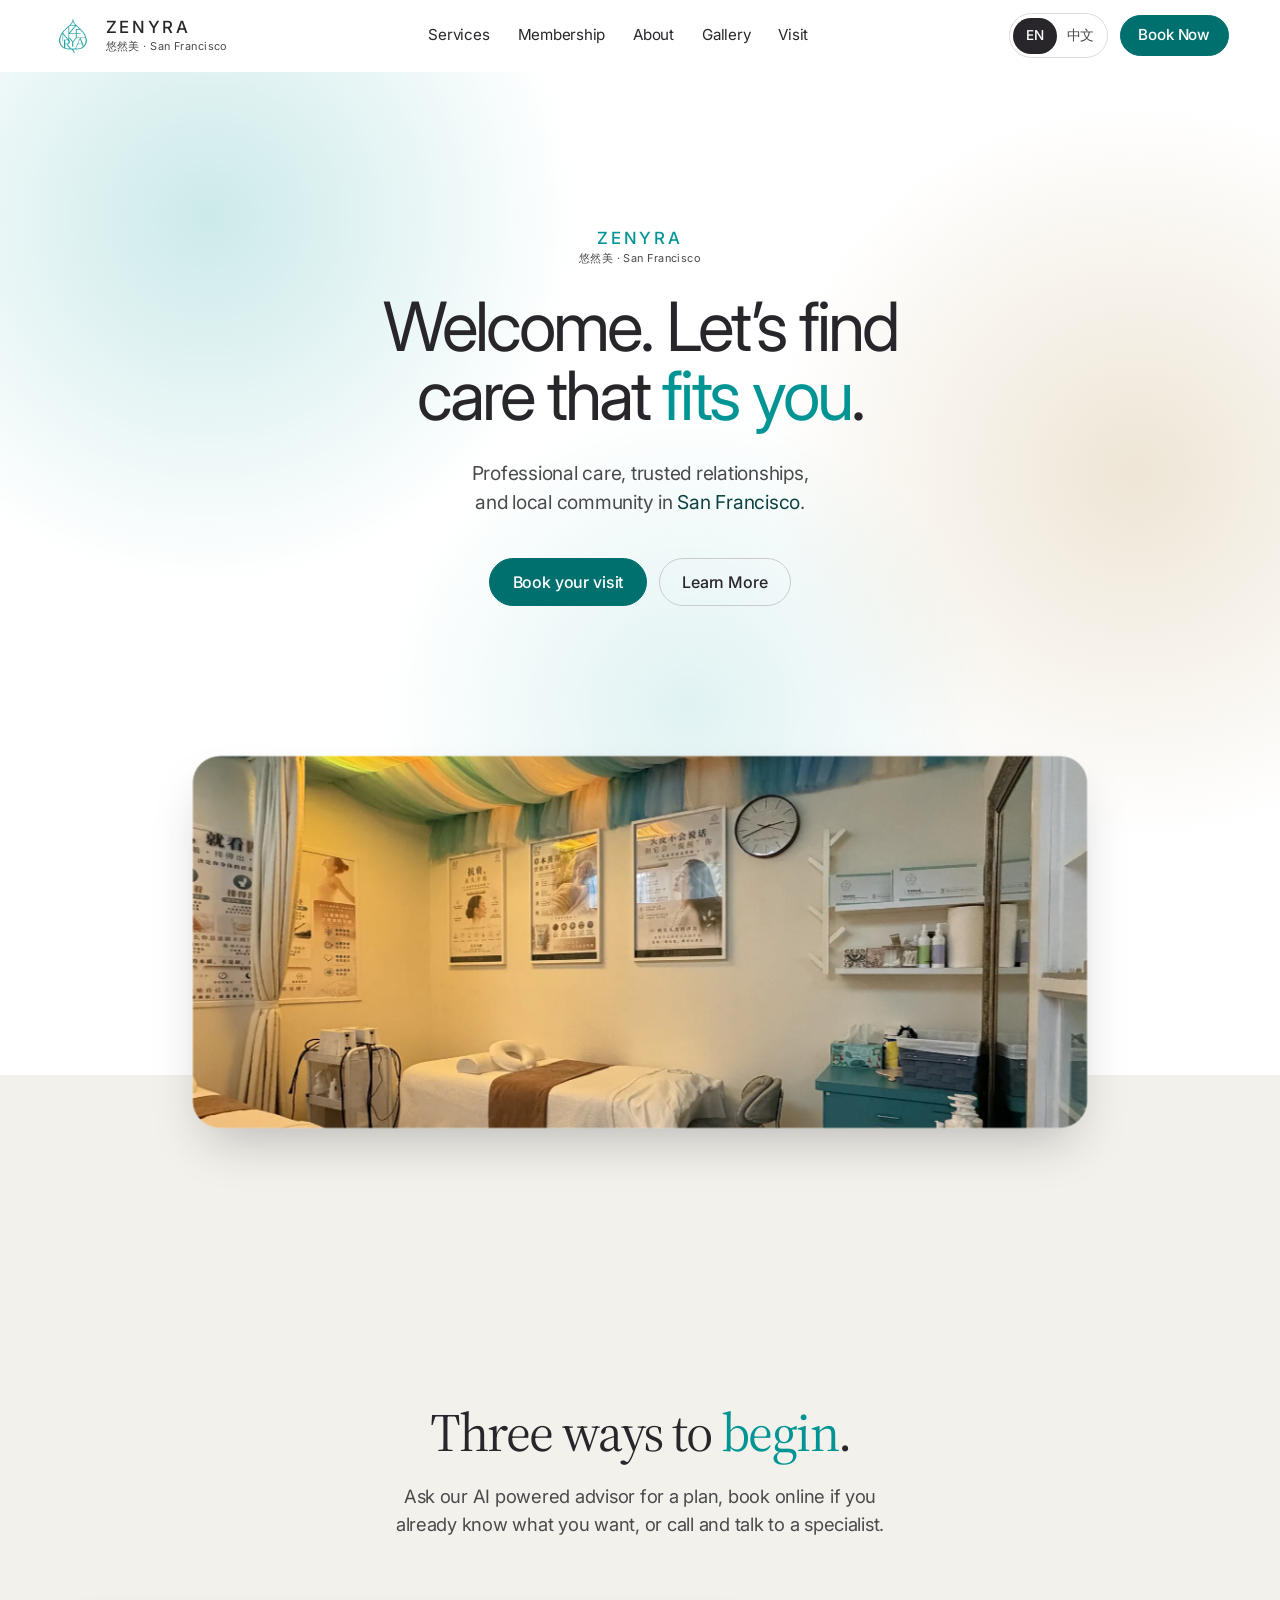
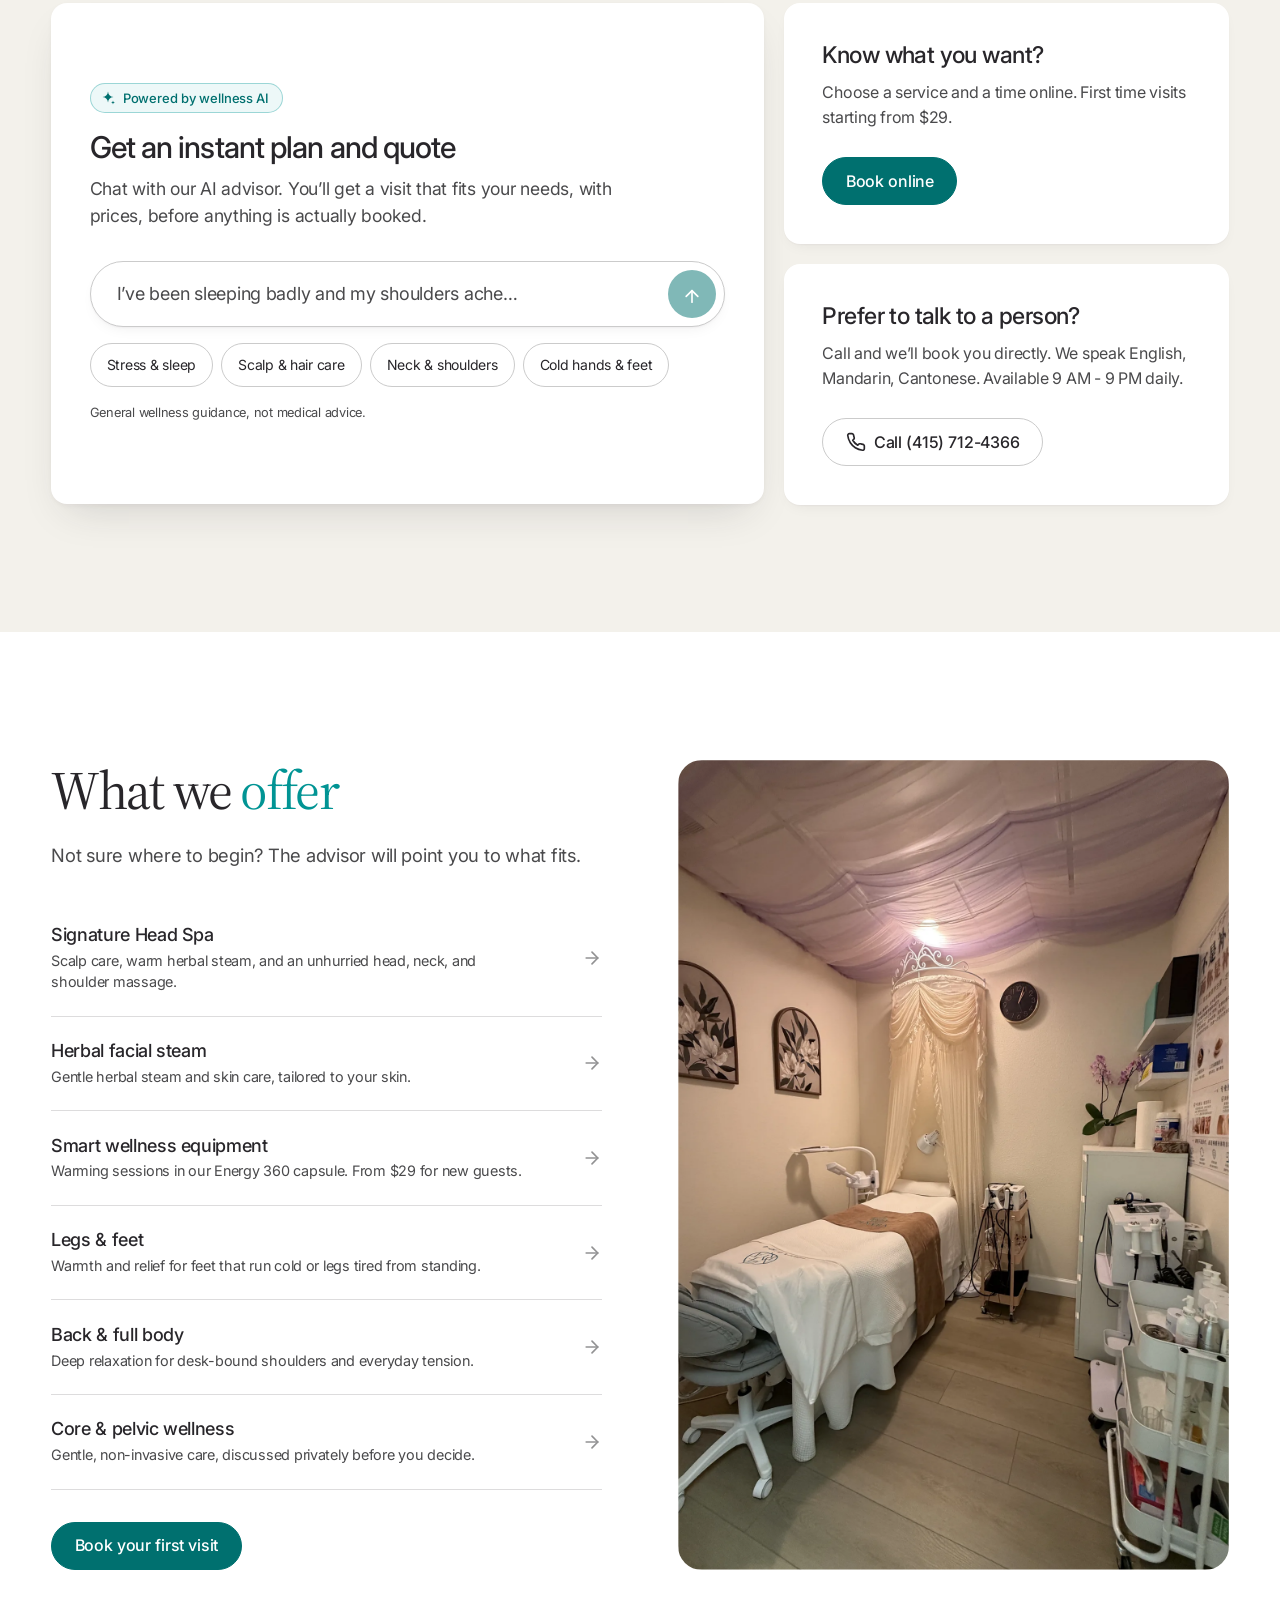
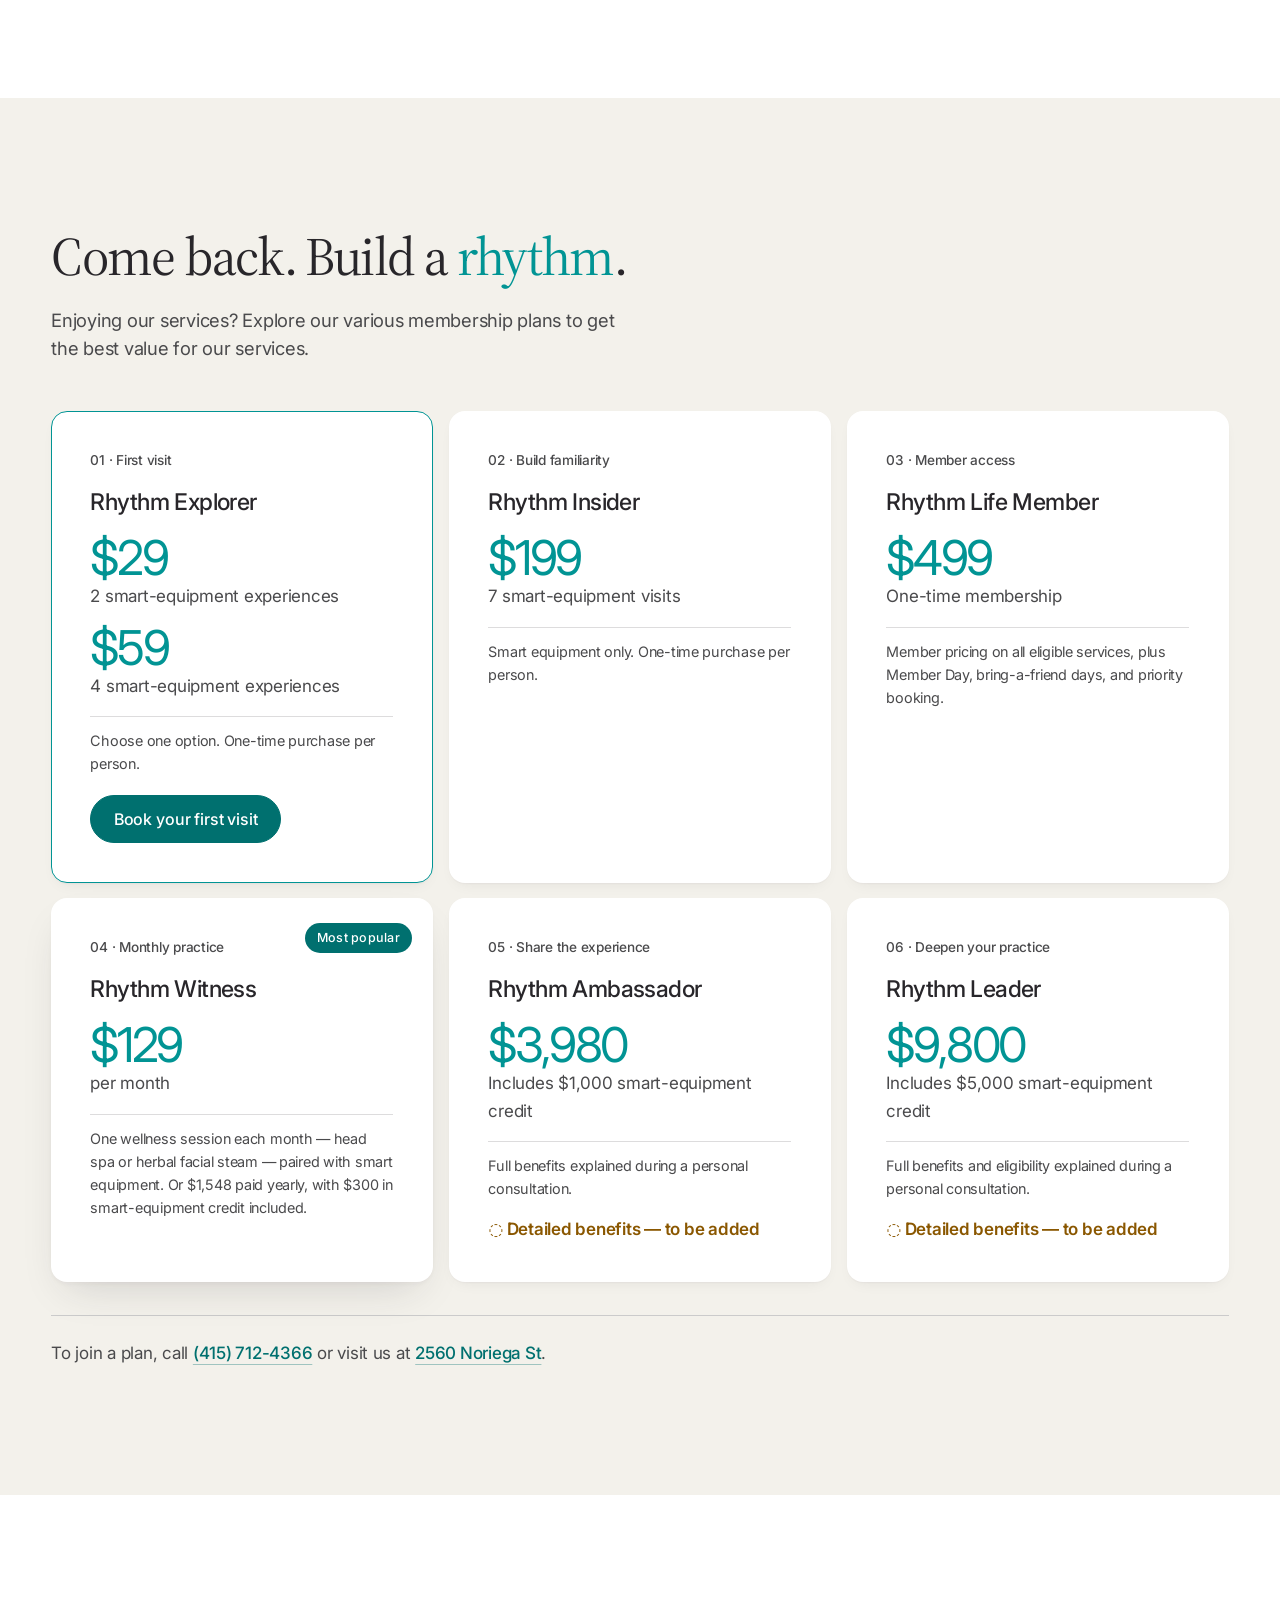
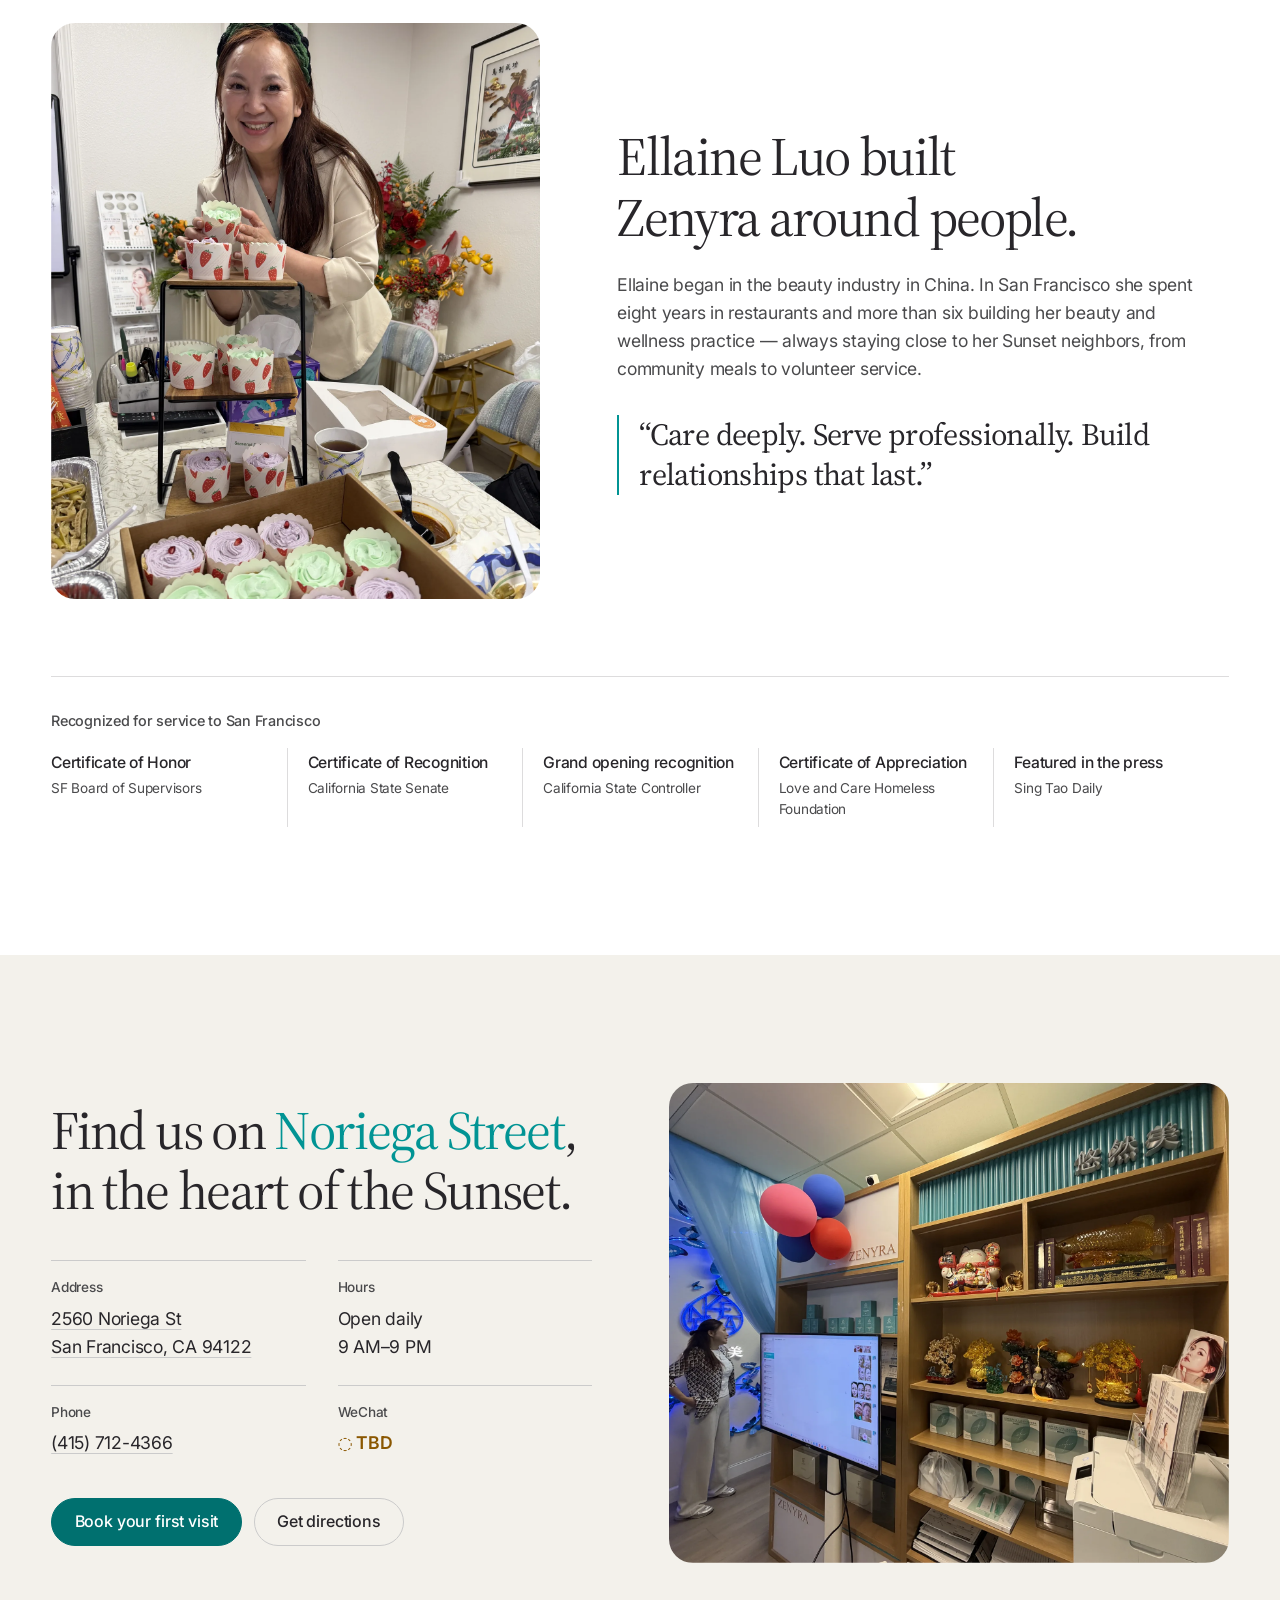
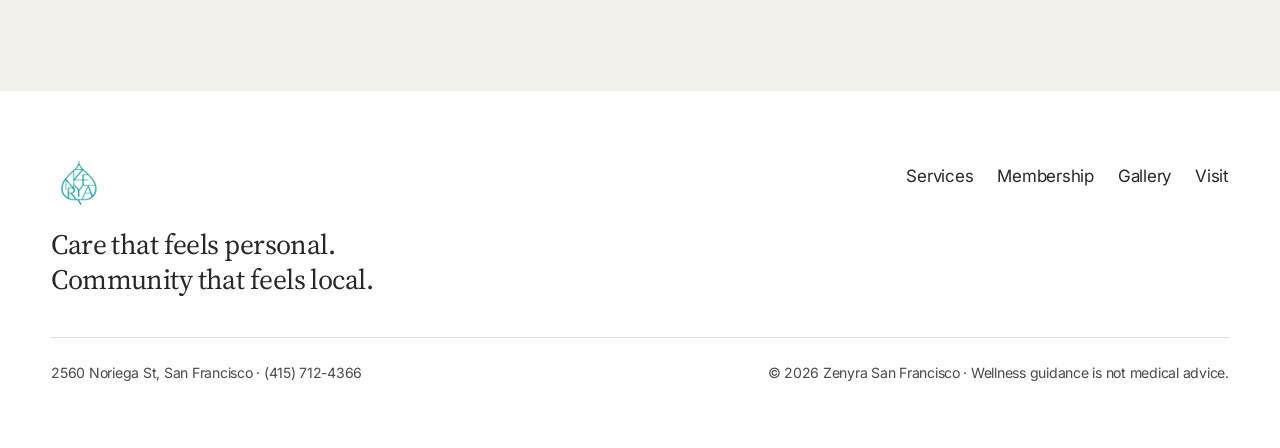
==== commit 0cba4600: "Remove pointer-follow effect from hero buttons Co-Authored-By: Claude Opus 5.5 <noreply@anthropic.co" ====
--- a/index.html
+++ b/index.html
@@ -66,8 +66,8 @@
         <h1 id="host-title" data-i18n="host.title" data-i18n-rich>Welcome. Let’s find care that <span class="hl">fits you</span>.</h1>
         <p class="host-lede" data-i18n="host.heroLede" data-i18n-rich>Professional care, trusted relationships, and local community in <span class="hl">San Francisco</span>.</p>
         <div class="host-actions">
-          <a class="button" data-magnet href="#begin" data-i18n="host.heroBook">Book your visit</a>
-          <a class="button button--ghost" data-magnet href="#begin" data-i18n="host.heroMore">Learn More</a>
+          <a class="button" href="#begin" data-i18n="host.heroBook">Book your visit</a>
+          <a class="button button--ghost" href="#begin" data-i18n="host.heroMore">Learn More</a>
         </div>
       </div>
       <!-- The window: tilted back and small while it peeks in, it straightens and widens to the full screen as
--- a/home-host.css
+++ b/home-host.css
@@ -130,9 +130,6 @@
 /* The drift answers the pointer a little, so the room feels like it has air in it. */
 .hero-drift { translate: calc(var(--mx, 0) * 2.5rem) calc(var(--my, 0) * 2rem); transition: translate 1200ms var(--ease-out); }
 
-/* Hero buttons lean toward the pointer (home-host.js writes --tx/--ty; a few px at most). */
-[data-magnet] { translate: var(--tx, 0) var(--ty, 0); transition: translate 500ms var(--ease-out), background-color 300ms var(--ease-out), border-color 300ms var(--ease-out), color 300ms var(--ease-out), transform 160ms var(--ease-out); }
-[data-magnet].is-pulled { transition-duration: 120ms, 300ms, 300ms, 300ms, 160ms; }
 
 /* ---------- Cards that answer the pointer: a small turn in perspective toward it, with a soft teal light under
    the pointer (--gx/--gy). Fine pointers only, motion allowed; the advisor card takes the light but never turns,
@@ -421,7 +418,7 @@
 
 @media (prefers-reduced-motion: reduce) {
   .hero-drift i, .host-column > *, .host-window, [data-deal].is-dealt > li { animation: none; }
-  .hero-drift, [data-magnet] { translate: none; }
+  .hero-drift { translate: none; }
   [data-tilt] { transform: none; }
   [data-reveal], [data-reveal] img, .service-rows button, .host-page .site-nav a { transition-property: opacity, color, background-size; }
   .host-services-photo img:not(.is-shown) { transform: none; }
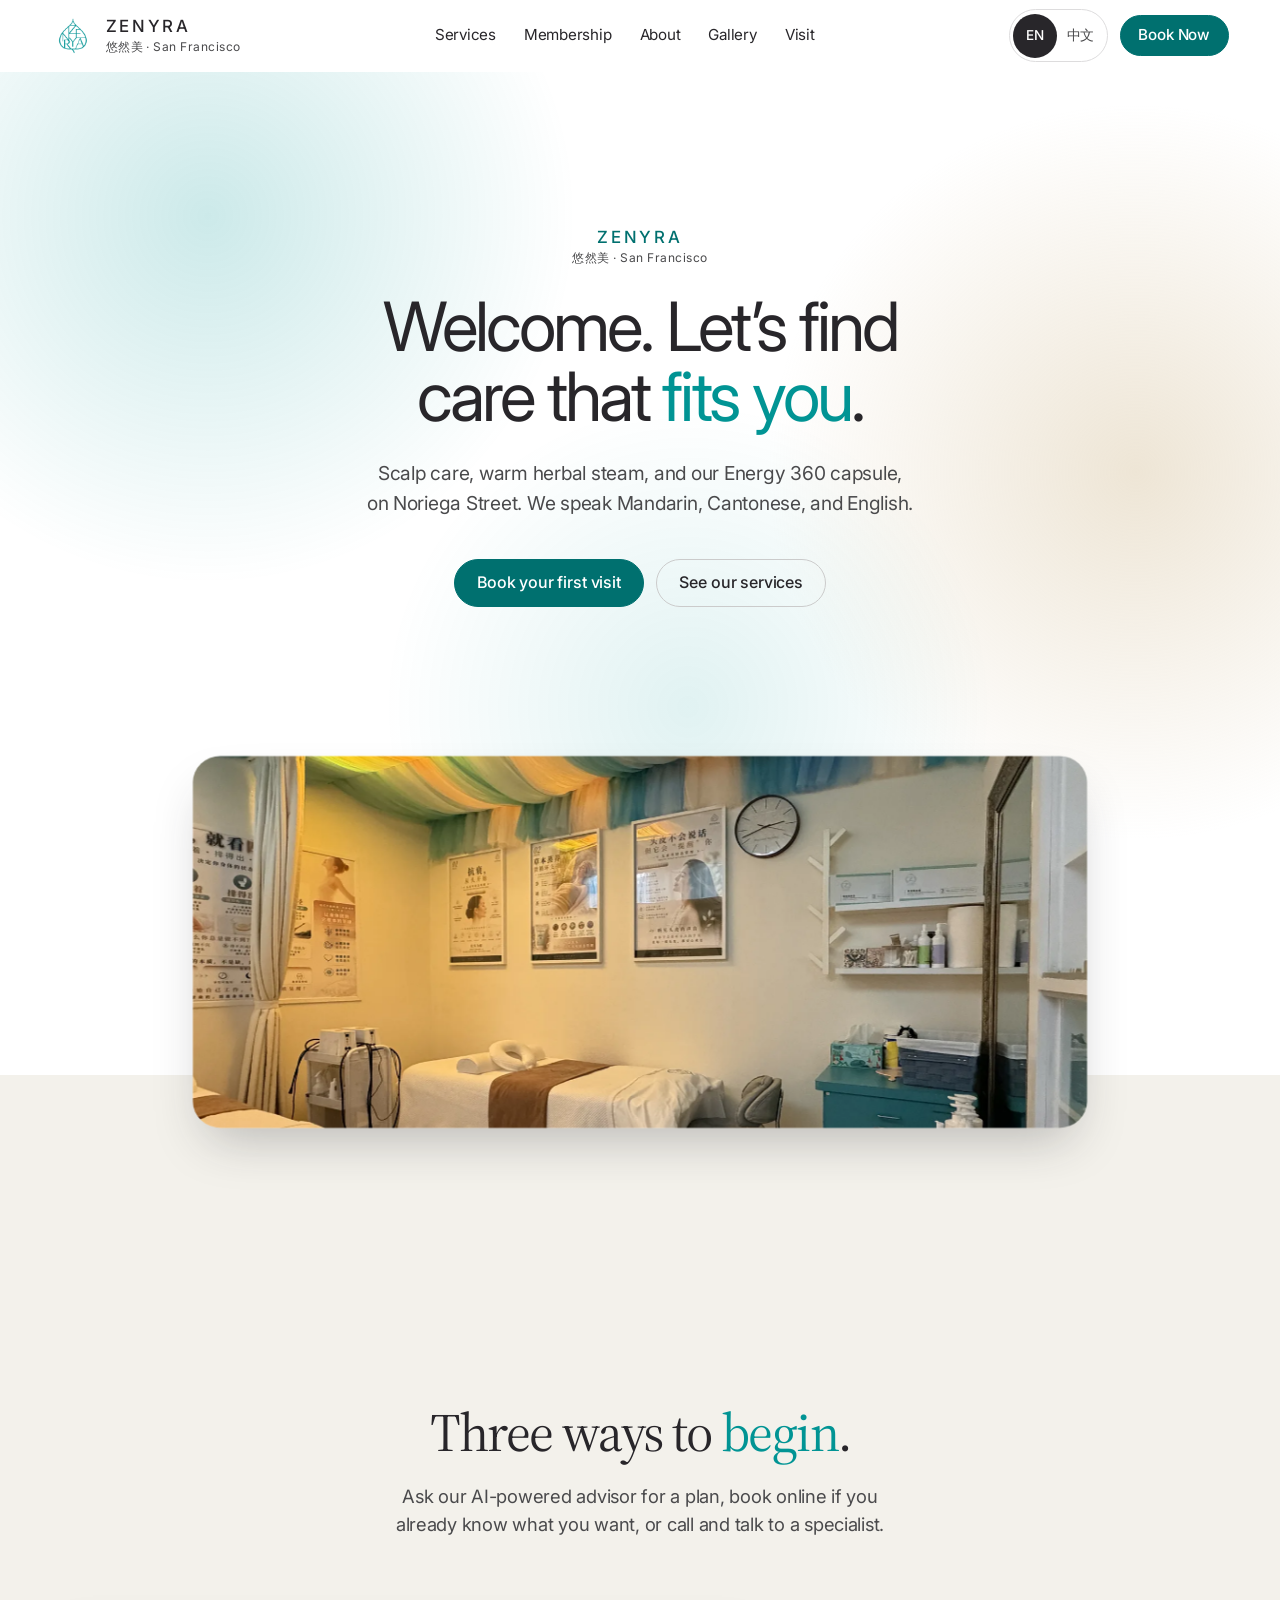
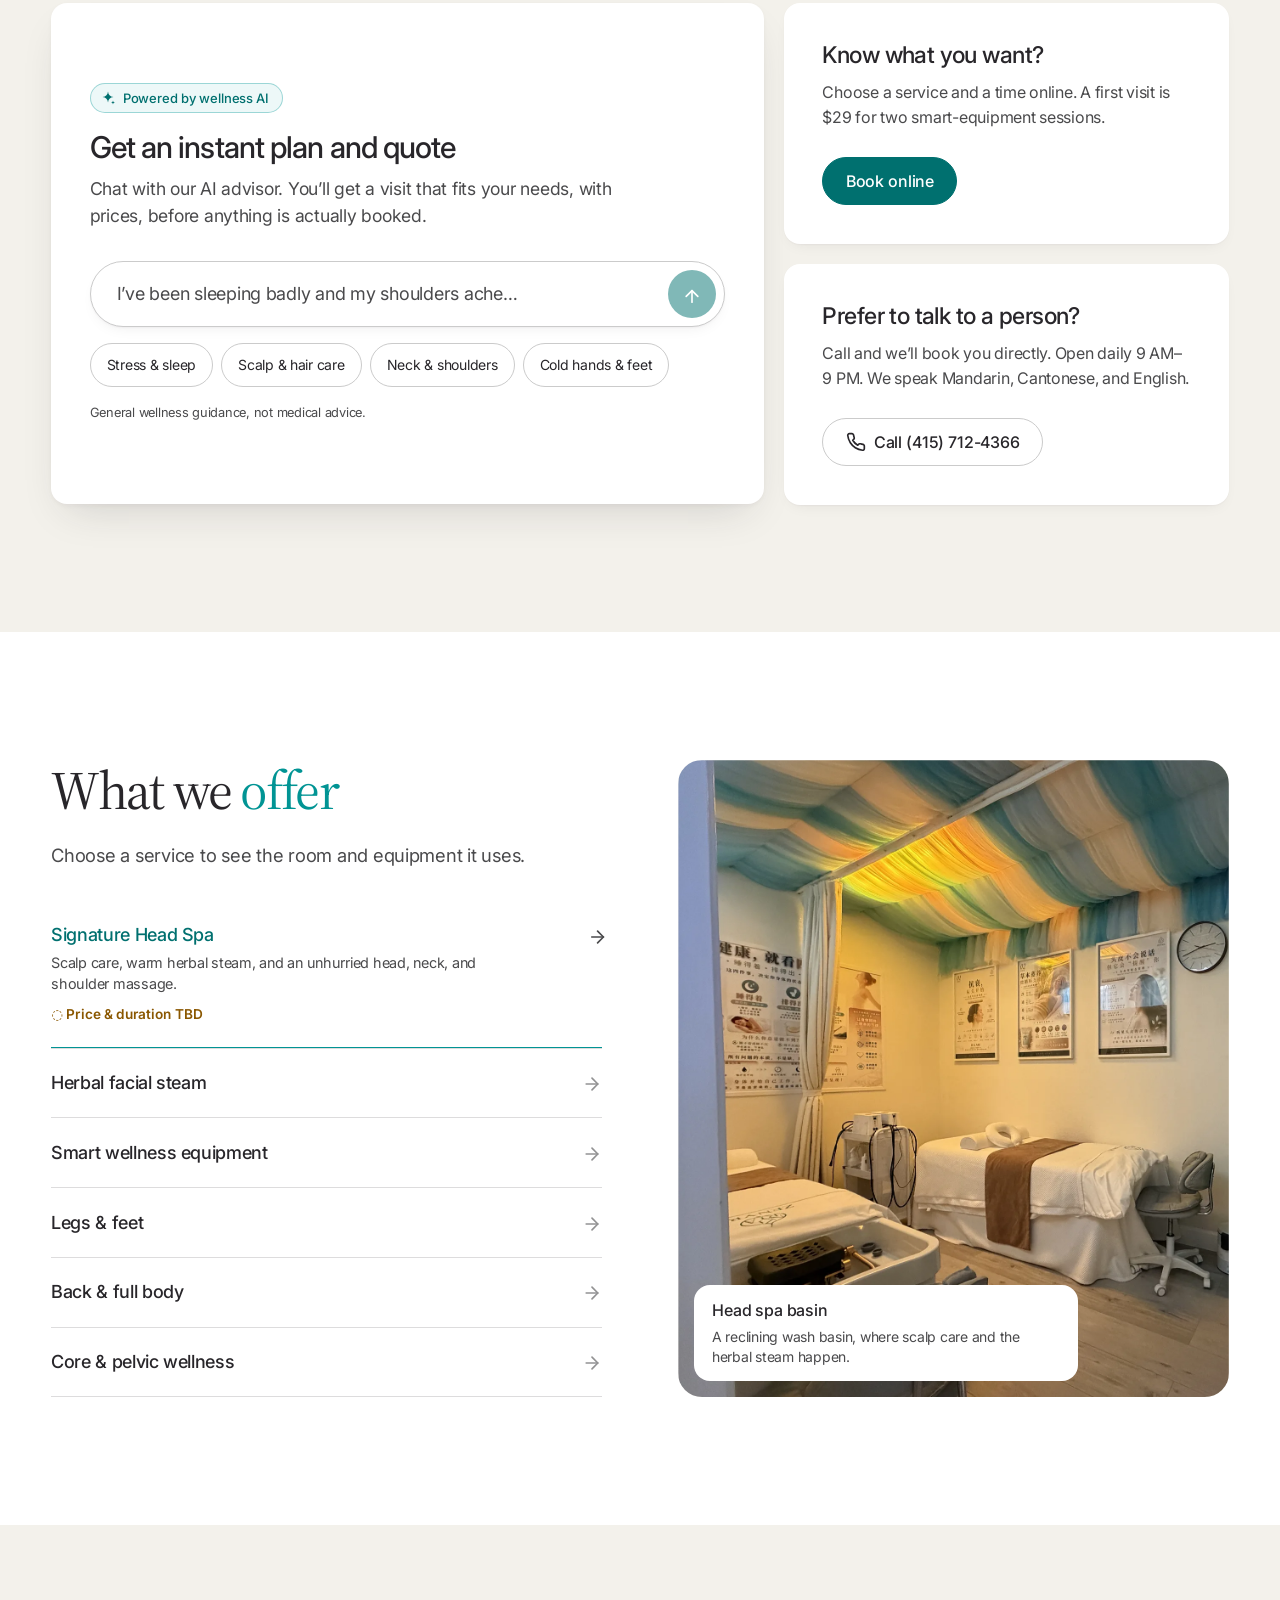
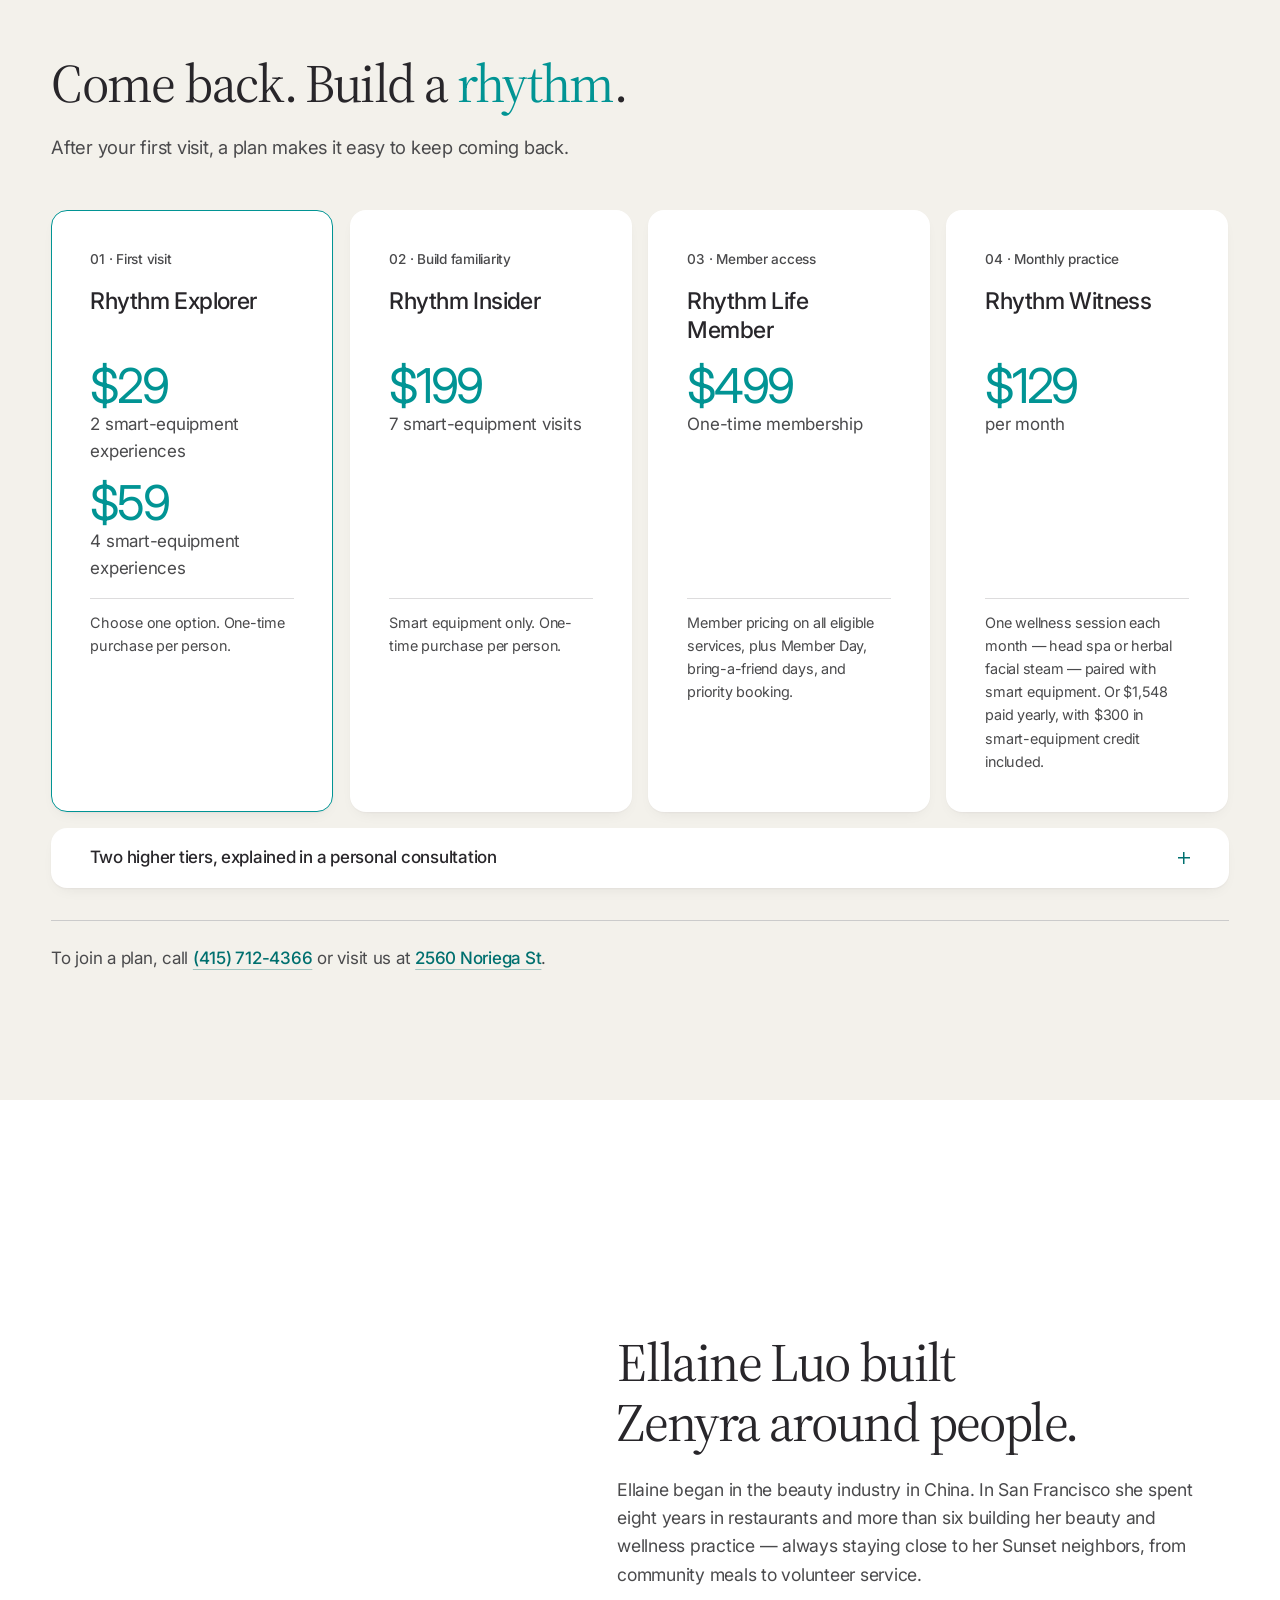
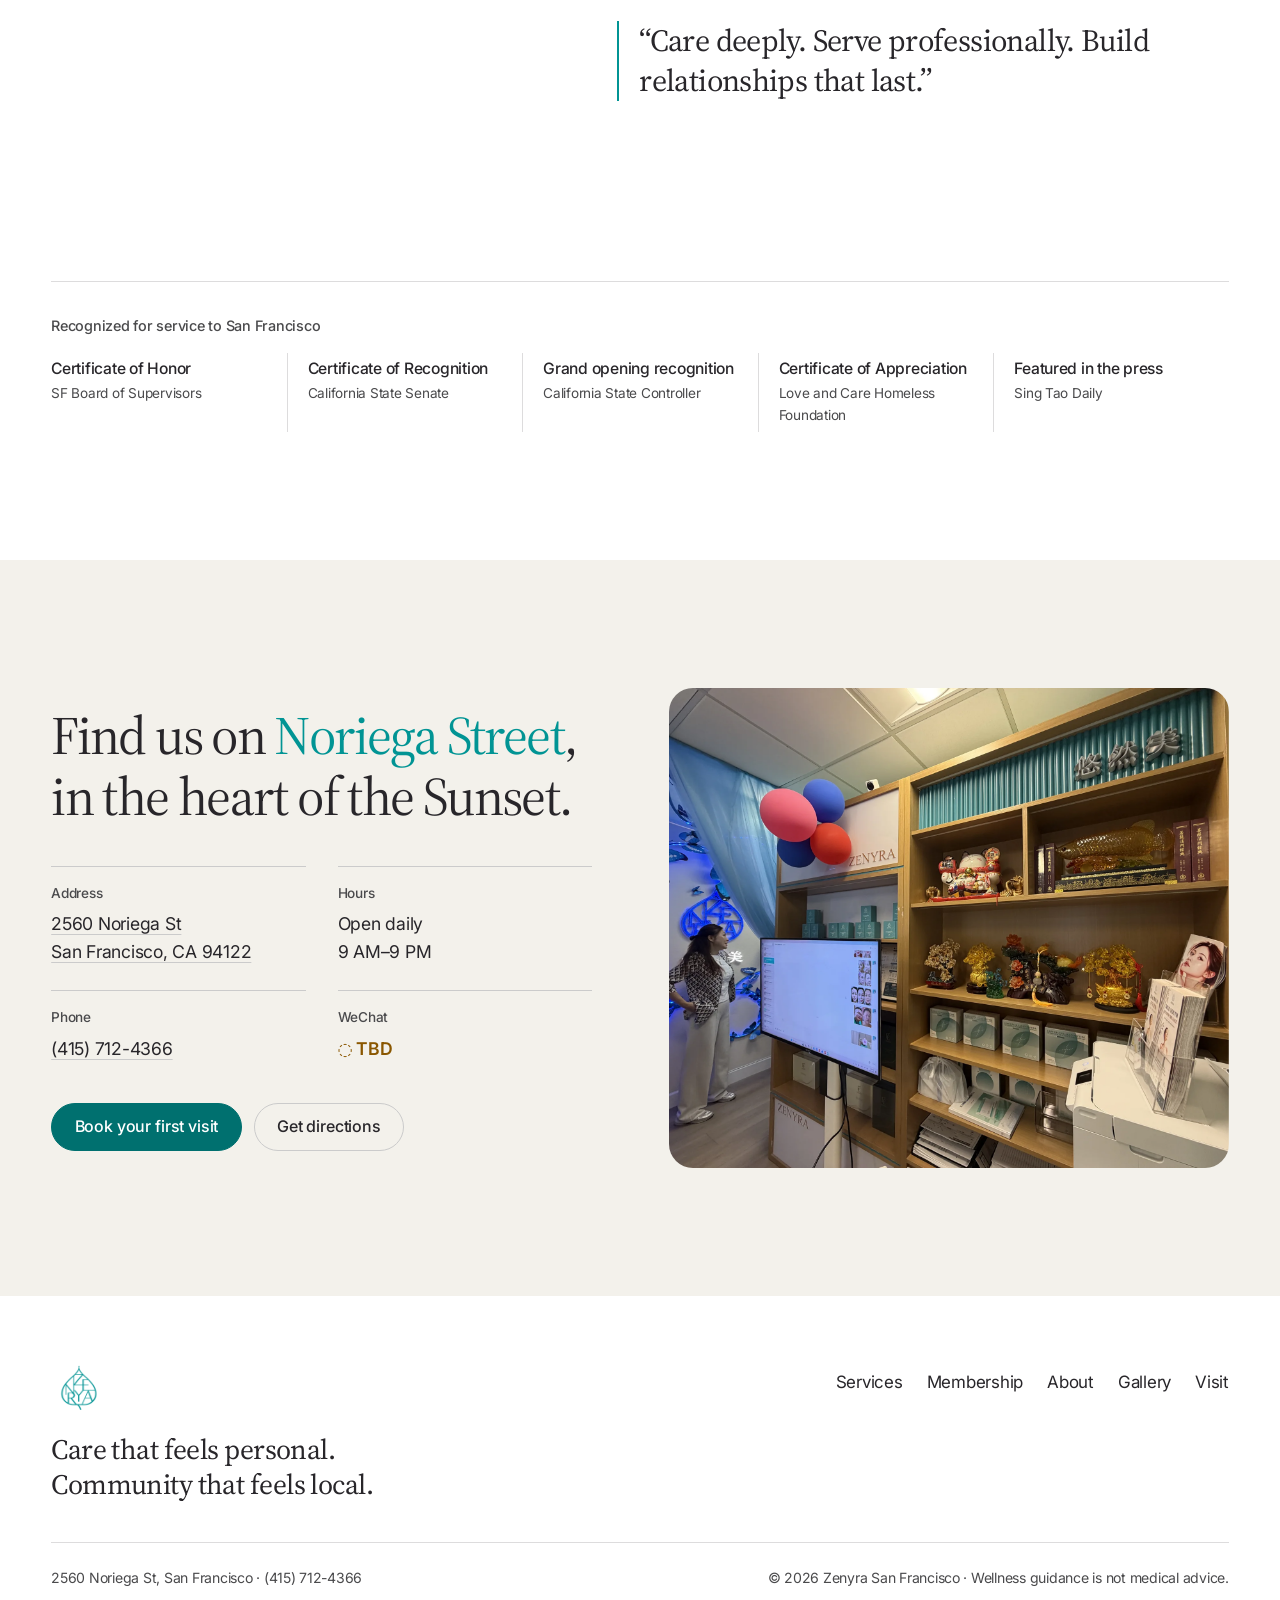
==== commit b5cd4d1b: "Rework home services, membership and hero; mobile header and polish fixes - What we offer: rows no l" ====
--- a/index.html
+++ b/index.html
@@ -15,11 +15,11 @@
   <link rel="preconnect" href="https://fonts.googleapis.com">
   <link rel="preconnect" href="https://fonts.gstatic.com" crossorigin>
   <link href="https://fonts.googleapis.com/css2?family=Inter:wght@400;500;600&family=Source+Serif+4:opsz,wght@8..60,400;8..60,500&family=Noto+Serif+SC:wght@500&display=swap" rel="stylesheet">
-  <link rel="stylesheet" href="styles.css?v=14">
-  <link rel="stylesheet" href="home-host.css?v=16">
+  <link rel="stylesheet" href="styles.css?v=15">
+  <link rel="stylesheet" href="home-host.css?v=17">
   <script>if (!matchMedia('(prefers-reduced-motion: reduce)').matches) document.documentElement.classList.add('motion');</script>
-  <script src="i18n.js?v=14"></script>
-  <script src="main.js?v=13" defer></script>
+  <script src="i18n.js?v=15"></script>
+  <script src="main.js?v=14" defer></script>
   <script src="home-host.js?v=15" defer></script>
 </head>
 <body class="host-page">
@@ -42,8 +42,8 @@
         <button type="button" data-lang-switch="en" lang="en">EN</button>
         <button type="button" data-lang-switch="zh" lang="zh-Hans">中文</button>
       </div>
-      <a class="button button--small" href="https://zenyra-book.mase.cloud/" target="_blank" rel="noopener" data-book data-i18n="host.bookNow">Book Now</a>
-      <button class="menu-toggle" type="button" aria-expanded="false" aria-controls="mobile-nav" data-i18n="common.menu">Menu</button>
+      <a class="button button--small" href="https://zenyra-book.mase.cloud/" target="_blank" rel="noopener" data-book><span class="label-long" data-i18n="host.bookNow">Book Now</span><span class="label-short" data-i18n="cta.bookShort">Book</span></a>
+      <button class="menu-toggle" type="button" aria-expanded="false" aria-controls="mobile-nav"><span class="menu-icon" aria-hidden="true"></span><span class="menu-label" data-i18n="common.menu">Menu</span></button>
     </div>
     <nav class="mobile-nav" id="mobile-nav" aria-label="Mobile" hidden>
       <a href="#services" data-i18n="nav.services">Services</a>
@@ -64,10 +64,10 @@
       <div class="host-column">
         <p class="hero-mark" aria-hidden="true">ZENYRA<small>悠然美 · San Francisco</small></p>
         <h1 id="host-title" data-i18n="host.title" data-i18n-rich>Welcome. Let’s find care that <span class="hl">fits you</span>.</h1>
-        <p class="host-lede" data-i18n="host.heroLede" data-i18n-rich>Professional care, trusted relationships, and local community in <span class="hl">San Francisco</span>.</p>
+        <p class="host-lede" data-i18n="host.heroLede">Scalp care, warm herbal steam, and our Energy 360 capsule, on Noriega Street. We speak Mandarin, Cantonese, and English.</p>
         <div class="host-actions">
-          <a class="button" href="#begin" data-i18n="host.heroBook">Book your visit</a>
-          <a class="button button--ghost" href="#begin" data-i18n="host.heroMore">Learn More</a>
+          <a class="button" href="#begin" data-i18n="cta.bookFirst">Book your first visit</a>
+          <a class="button button--ghost" href="#services" data-i18n="host.heroServices">See our services</a>
         </div>
       </div>
       <!-- The window: tilted back and small while it peeks in, it straightens and widens to the full screen as
@@ -85,7 +85,7 @@
       <div class="shell">
         <header class="host-head host-head--center">
           <h2 id="begin-title" data-i18n="host.beginTitle" data-i18n-rich>Three ways to <span class="hl">begin</span>.</h2>
-          <p data-i18n="host.beginLede">Ask our AI powered advisor for a plan, book online if you already know what you want, or call and talk to a specialist.</p>
+          <p data-i18n="host.beginLede">Ask our AI-powered advisor for a plan, book online if you already know what you want, or call and talk to a specialist.</p>
         </header>
         <div class="begin-grid">
           <div class="begin-card begin-card--advisor" id="ask" data-glow>
@@ -115,7 +115,7 @@
           <div class="begin-card" data-tilt>
             <div class="begin-card-head">
               <h3 data-i18n="host.knowWhat">Know what you want?</h3>
-              <p data-i18n="host.bookBody">Choose a service and a time online. First time visits starting from $29.</p>
+              <p data-i18n="host.bookBody">Choose a service and a time online. A first visit is $29 for two smart-equipment sessions.</p>
             </div>
             <a class="button" href="https://zenyra-book.mase.cloud/" target="_blank" rel="noopener" data-book data-i18n="host.bookOnline">Book online</a>
           </div>
@@ -123,7 +123,7 @@
           <div class="begin-card" data-tilt>
             <div class="begin-card-head">
               <h3 data-i18n="am.personTitle">Prefer to talk to a person?</h3>
-              <p data-i18n="am.personBody">Call and we’ll book you directly. We speak English, Mandarin, Cantonese. Available 9 AM - 9 PM daily.</p>
+              <p data-i18n="am.personBody">Call and we’ll book you directly. Open daily 9 AM–9 PM. We speak Mandarin, Cantonese, and English.</p>
             </div>
             <a class="button button--ghost" href="tel:+14157124366">
               <img src="assets/icons/phone.svg" alt="" width="20" height="20">
@@ -134,32 +134,50 @@
       </div>
     </section>
 
-    <!-- Services: each row hands the service to the advisor. -->
+    <!-- Services: choosing a row shows the room or equipment it uses, with a caption naming it. -->
     <section class="host-services" id="services" aria-labelledby="services-title">
       <div class="shell host-services-grid">
         <div class="host-services-list">
           <header class="host-head">
             <h2 id="services-title" data-i18n="host.svcTitle" data-i18n-rich>What we <span class="hl">offer</span></h2>
-            <p data-i18n="host.svcLede">Not sure where to begin? The advisor will point you to what fits.</p>
+            <p data-i18n="host.svcLede">Choose a service to see the room and equipment it uses.</p>
           </header>
           <ul class="service-rows">
-            <li><button type="button" data-host-q="host.ask0"><span><strong data-i18n="home.sigTitle">Signature Head Spa</strong><span data-i18n="host.svc0Body">Scalp care, warm herbal steam, and an unhurried head, neck, and shoulder massage.</span></span><img src="assets/icons/arrow-right.svg" alt="" width="20" height="20"></button></li>
-            <li><button type="button" data-host-q="host.ask1"><span><strong data-i18n="home.svc1">Herbal facial steam</strong><span data-i18n="host.svc1Body">Gentle herbal steam and skin care, tailored to your skin.</span></span><img src="assets/icons/arrow-right.svg" alt="" width="20" height="20"></button></li>
-            <li><button type="button" data-host-q="host.ask2" data-photo="capsule"><span><strong data-i18n="home.svc2">Smart wellness equipment</strong><span data-i18n="host.svc2Body">Warming sessions in our Energy 360 capsule. From $29 for new guests.</span></span><img src="assets/icons/arrow-right.svg" alt="" width="20" height="20"></button></li>
-            <li><button type="button" data-host-q="host.ask3" data-photo="seat"><span><strong data-i18n="home.svc3">Legs &amp; feet</strong><span data-i18n="home.svc3Body">Warmth and relief for feet that run cold or legs tired from standing.</span></span><img src="assets/icons/arrow-right.svg" alt="" width="20" height="20"></button></li>
-            <li><button type="button" data-host-q="host.ask4"><span><strong data-i18n="home.svc4">Back &amp; full body</strong><span data-i18n="home.svc4Body">Deep relaxation for desk-bound shoulders and everyday tension.</span></span><img src="assets/icons/arrow-right.svg" alt="" width="20" height="20"></button></li>
-            <li><button type="button" data-host-q="host.ask5"><span><strong data-i18n="home.svc5">Core &amp; pelvic wellness</strong><span data-i18n="home.svc5Body">Gentle, non-invasive care, discussed privately before you decide.</span></span><img src="assets/icons/arrow-right.svg" alt="" width="20" height="20"></button></li>
+            <li><button type="button" class="is-open" data-photo="head" aria-controls="services-photo" aria-pressed="true"><span class="svc-main"><strong data-i18n="home.sigTitle">Signature Head Spa</strong><span class="svc-detail"><span class="svc-detail-inner"><span class="svc-desc" data-i18n="host.svc0Body">Scalp care, warm herbal steam, and an unhurried head, neck, and shoulder massage.</span><span class="svc-price svc-price--tbd placeholder-inline" data-i18n="home.svcMetaTbd">Price &amp; duration TBD</span></span></span></span><img src="assets/icons/arrow-right.svg" alt="" width="20" height="20"></button></li>
+            <li><button type="button" data-photo="facial" aria-controls="services-photo" aria-pressed="false"><span class="svc-main"><strong data-i18n="home.svc1">Herbal facial steam</strong><span class="svc-detail"><span class="svc-detail-inner"><span class="svc-desc" data-i18n="host.svc1Body">Gentle herbal steam and skin care, tailored to your skin.</span><span class="svc-price svc-price--tbd placeholder-inline" data-i18n="home.svcMetaTbd">Price &amp; duration TBD</span></span></span></span><img src="assets/icons/arrow-right.svg" alt="" width="20" height="20"></button></li>
+            <li><button type="button" data-photo="capsule" aria-controls="services-photo" aria-pressed="false"><span class="svc-main"><strong data-i18n="home.svc2">Smart wellness equipment</strong><span class="svc-detail"><span class="svc-detail-inner"><span class="svc-desc" data-i18n="host.svc2Body">Warming sessions in our Energy 360 capsule.</span><span class="svc-price" data-i18n="home.svc2Meta">From $29 for new guests</span></span></span></span><img src="assets/icons/arrow-right.svg" alt="" width="20" height="20"></button></li>
+            <li><button type="button" data-photo="seat" aria-controls="services-photo" aria-pressed="false"><span class="svc-main"><strong data-i18n="home.svc3">Legs &amp; feet</strong><span class="svc-detail"><span class="svc-detail-inner"><span class="svc-desc" data-i18n="home.svc3Body">Warmth and relief for feet that run cold or legs tired from standing.</span><span class="svc-price svc-price--tbd placeholder-inline" data-i18n="home.svcMetaTbd">Price &amp; duration TBD</span></span></span></span><img src="assets/icons/arrow-right.svg" alt="" width="20" height="20"></button></li>
+            <li><button type="button" data-photo="back" aria-controls="services-photo" aria-pressed="false"><span class="svc-main"><strong data-i18n="home.svc4">Back &amp; full body</strong><span class="svc-detail"><span class="svc-detail-inner"><span class="svc-desc" data-i18n="home.svc4Body">Deep relaxation for desk-bound shoulders and everyday tension.</span><span class="svc-price svc-price--tbd placeholder-inline" data-i18n="home.svcMetaTbd">Price &amp; duration TBD</span></span></span></span><img src="assets/icons/arrow-right.svg" alt="" width="20" height="20"></button></li>
+            <li><button type="button" data-photo="core" aria-controls="services-photo" aria-pressed="false"><span class="svc-main"><strong data-i18n="home.svc5">Core &amp; pelvic wellness</strong><span class="svc-detail"><span class="svc-detail-inner"><span class="svc-desc" data-i18n="home.svc5Body">Gentle, non-invasive care, discussed privately before you decide.</span><span class="svc-price svc-price--tbd placeholder-inline" data-i18n="home.svcMetaTbd">Price &amp; duration TBD</span></span></span></span><img src="assets/icons/arrow-right.svg" alt="" width="20" height="20"></button></li>
           </ul>
-          <div class="host-actions">
-            <a class="button" href="#begin" data-i18n="cta.bookFirst">Book your first visit</a>
-          </div>
-        </div>
-        <!-- The photo follows the service in focus: each row names the room it happens in (data-photo);
-             rows without a matching photo of their own show the default. -->
-        <figure class="host-services-photo" data-reveal>
-          <img class="is-shown" data-photo="default" src="assets/images/treatment-room-soft.webp" alt="A softly lit private treatment room with a draped canopy" data-i18n-alt="home.sigAlt" width="1500" height="2000" loading="lazy" decoding="async">
-          <img data-photo="capsule" src="assets/images/wellness-capsule-room.webp" alt="The Energy 360 wellness capsule in its own room" data-i18n-alt="host.capsuleAlt" width="1477" height="1108" loading="lazy" decoding="async">
-          <img data-photo="seat" src="assets/images/window-wellness-seat.webp" alt="Foot-soak seats by the window" data-i18n-alt="host.seatAlt" width="1108" height="1477" loading="lazy" decoding="async">
+        </div>
+        <!-- One slide per row (data-photo). A service without a photo of its own yet shows a placeholder,
+             not a borrowed room. Pointing at a row previews it; choosing it keeps it. -->
+        <figure class="host-services-photo" id="services-photo" aria-live="polite" data-reveal>
+          <div class="svc-slide is-shown" data-photo="head">
+            <img src="assets/images/treatment-room-wide.webp" alt="A treatment room with the head spa wash basin in the foreground" data-i18n-alt="host.headAlt" width="2000" height="1500" loading="lazy" decoding="async">
+            <figcaption><strong data-i18n="host.headCap">Head spa basin</strong><span data-i18n="host.headCapBody">A reclining wash basin, where scalp care and the herbal steam happen.</span></figcaption>
+          </div>
+          <div class="svc-slide" data-photo="facial">
+            <img src="assets/images/treatment-room-soft.webp" alt="A softly lit private treatment room with a draped canopy" data-i18n-alt="home.sigAlt" width="1500" height="2000" loading="lazy" decoding="async">
+            <figcaption><strong data-i18n="host.facialCap">Facial room</strong><span data-i18n="host.facialCapBody">A private room with a treatment bed and the facial steamer at its head.</span></figcaption>
+          </div>
+          <div class="svc-slide" data-photo="capsule">
+            <img src="assets/images/wellness-capsule-detail.webp" alt="The Energy 360 wellness capsule: a cushioned bed under a white warming arch" data-i18n-alt="host.capsuleAlt" width="1477" height="1108" loading="lazy" decoding="async">
+            <figcaption><strong data-i18n="host.capsuleCap">Energy 360 capsule</strong><span data-i18n="host.capsuleCapBody">You lie back on the cushioned bed beneath its warming arch.</span></figcaption>
+          </div>
+          <div class="svc-slide" data-photo="seat">
+            <img src="assets/images/window-wellness-seat.webp" alt="Foot-soak seats by the window" data-i18n-alt="host.seatAlt" width="1108" height="1477" loading="lazy" decoding="async">
+            <figcaption><strong data-i18n="host.seatCap">Foot-soak seats</strong><span data-i18n="host.seatCapBody">Window seats with built-in foot basins for soaking and warming.</span></figcaption>
+          </div>
+          <div class="svc-slide svc-slide--tbd" data-photo="back">
+            <div class="svc-tbd-photo"><span data-i18n="host.photoTbd">◌ Photo TBD</span></div>
+            <figcaption><strong data-i18n="home.svc4">Back &amp; full body</strong><span data-i18n="host.capTbd">Room and equipment to be confirmed.</span></figcaption>
+          </div>
+          <div class="svc-slide svc-slide--tbd" data-photo="core">
+            <div class="svc-tbd-photo"><span data-i18n="host.photoTbd">◌ Photo TBD</span></div>
+            <figcaption><strong data-i18n="home.svc5">Core &amp; pelvic wellness</strong><span data-i18n="host.capTbd">Room and equipment to be confirmed.</span></figcaption>
+          </div>
         </figure>
       </div>
     </section>
@@ -169,10 +187,10 @@
       <div class="shell">
         <header class="host-head">
           <h2 id="path-title" data-i18n="home.pathTitle" data-i18n-rich>Come back. Build a <span class="hl">rhythm</span>.</h2>
-          <p data-i18n="host.pathLede">Enjoying our services? Explore our various membership plans to get the best value for our services.</p>
+          <p data-i18n="host.pathLede">After your first visit, a plan makes it easy to keep coming back.</p>
         </header>
-        <!-- All six plans as cards (the membership page was folded into the home, 2026-11-04). Information only:
-             joining is a call or a visit (the line below). The Explorer is the first visit, so it books online. -->
+        <!-- The four plans most guests choose between, as cards; the two consultation tiers are folded below them
+             (critique pass, 2026-11-04). Information only: joining is a call or a visit (the line below), so no plan carries a button (Kevin, 2026-11-04). -->
         <ol class="plan-grid" data-deal>
           <li class="tier tier--start" data-tilt>
             <p class="tier-num">01 · <span data-i18n="tier.1.stage">First visit</span></p>
@@ -182,7 +200,6 @@
               <p><strong>$59</strong><span data-i18n="tier.1.optB">4 smart-equipment experiences</span></p>
             </div>
             <p class="tier-rule" data-i18n="tier.1.rule">Choose one option. One-time purchase per person.</p>
-            <a class="button" href="#begin" data-i18n="cta.bookFirst">Book your first visit</a>
           </li>
           <li class="tier" data-tilt>
             <p class="tier-num">02 · <span data-i18n="tier.2.stage">Build familiarity</span></p>
@@ -196,28 +213,22 @@
             <div class="tier-prices"><p><strong>$499</strong><span data-i18n="tier.3.opt">One-time membership</span></p></div>
             <p class="tier-rule" data-i18n="tier.3.body">Member pricing on all eligible services, plus Member Day, bring-a-friend days, and priority booking.</p>
           </li>
-          <li class="tier tier--featured" data-tilt>
-            <p class="tier-flag" data-i18n="mem.popular">Most popular</p>
-            <p class="tier-num">04 · <span data-i18n="tier.4.stage">Monthly practice</span></p>
+          <li class="tier" data-tilt>
+            <div class="tier-top">
+              <p class="tier-num">04 · <span data-i18n="tier.4.stage">Monthly practice</span></p>
+            </div>
             <h3 data-i18n="tier.4.name">Rhythm Witness</h3>
             <div class="tier-prices"><p><strong>$129</strong><span data-i18n="tier.4.opt">per month</span></p></div>
             <p class="tier-rule"><span data-i18n="tier.4.body">One wellness session each month — head spa or herbal facial steam — paired with smart equipment.</span> <span data-i18n="tier.4.annual">Or $1,548 paid yearly, with $300 in smart-equipment credit included.</span></p>
           </li>
-          <li class="tier" data-tilt>
-            <p class="tier-num">05 · <span data-i18n="tier.5.stage">Share the experience</span></p>
-            <h3 data-i18n="tier.5.name">Rhythm Ambassador</h3>
-            <div class="tier-prices"><p><strong>$3,980</strong><span data-i18n="tier.5.opt">Includes $1,000 smart-equipment credit</span></p></div>
-            <p class="tier-rule" data-i18n="tier.5.rule">Full benefits explained during a personal consultation.</p>
-            <p class="placeholder-inline" data-i18n="mem.benefitsTbd">Detailed benefits — to be added</p>
-          </li>
-          <li class="tier" data-tilt>
-            <p class="tier-num">06 · <span data-i18n="tier.6.stage">Deepen your practice</span></p>
-            <h3 data-i18n="tier.6.name">Rhythm Leader</h3>
-            <div class="tier-prices"><p><strong>$9,800</strong><span data-i18n="tier.6.opt">Includes $5,000 smart-equipment credit</span></p></div>
-            <p class="tier-rule" data-i18n="tier.6.rule">Full benefits and eligibility explained during a personal consultation.</p>
-            <p class="placeholder-inline" data-i18n="mem.benefitsTbd">Detailed benefits — to be added</p>
-          </li>
         </ol>
+        <details class="tier-more">
+          <summary><span data-i18n="host.moreTiers">Two higher tiers, explained in a personal consultation</span></summary>
+          <ul>
+            <li><p class="tier-num">05 · <span data-i18n="tier.5.stage">Share the experience</span></p><strong data-i18n="tier.5.name">Rhythm Ambassador</strong><span class="tier-more-price">$3,980</span><span data-i18n="tier.5.opt">Includes $1,000 smart-equipment credit</span><span class="placeholder-inline" data-i18n="mem.benefitsTbd">Detailed benefits — to be added</span></li>
+            <li><p class="tier-num">06 · <span data-i18n="tier.6.stage">Deepen your practice</span></p><strong data-i18n="tier.6.name">Rhythm Leader</strong><span class="tier-more-price">$9,800</span><span data-i18n="tier.6.opt">Includes $5,000 smart-equipment credit</span><span class="placeholder-inline" data-i18n="mem.benefitsTbd">Detailed benefits — to be added</span></li>
+          </ul>
+        </details>
         <!-- Memberships are set up by phone or in person (client's request): no online sign-up. -->
         <p class="path-join"><span data-i18n="host.pathJoinA">To join a plan, call</span> <a href="tel:+14157124366">(415) 712-4366</a> <span data-i18n="host.pathJoinB">or visit us at</span> <a href="https://www.google.com/maps/search/?api=1&amp;query=2560+Noriega+St%2C+San+Francisco%2C+CA+94122" target="_blank" rel="noopener">2560 Noriega St</a><span data-i18n="host.pathJoinC">.</span></p>
       </div>
@@ -254,9 +265,9 @@
           <h2 id="visit-title" data-i18n="host.visitTitle" data-i18n-rich>Find us on <span class="hl">Noriega Street</span>, in the heart of the Sunset.</h2>
           <dl class="visit-details">
             <div><dt data-i18n="visit.address">Address</dt><dd><a href="https://www.google.com/maps/search/?api=1&amp;query=2560+Noriega+St%2C+San+Francisco%2C+CA+94122" target="_blank" rel="noopener">2560 Noriega St<br>San Francisco, CA 94122</a></dd></div>
-            <div><dt data-i18n="visit.hours">Hours</dt><dd><span data-i18n="host.openDaily">Open daily</span><br>9 AM–9 PM</dd></div>
+            <div><dt data-i18n="visit.hours">Hours</dt><dd><span data-i18n="host.openDaily">Open daily</span><br><span data-i18n="host.hoursTime">9 AM–9 PM</span></dd></div>
             <div><dt data-i18n="visit.phone">Phone</dt><dd><a href="tel:+14157124366">(415) 712-4366</a></dd></div>
-            <div><dt>WeChat</dt><dd class="placeholder-inline" data-i18n="common.tbd">TBD</dd></div>
+            <div><dt data-i18n="visit.wechat">WeChat</dt><dd class="placeholder-inline" data-i18n="common.tbd">TBD</dd></div>
           </dl>
           <div class="visit-actions">
             <a class="button" href="#begin" data-i18n="cta.bookFirst">Book your first visit</a>
@@ -331,6 +342,7 @@
       <nav class="footer-nav" aria-label="Footer" data-i18n-aria="common.footerNav">
         <a href="#services" data-i18n="nav.services">Services</a>
         <a href="#membership" data-i18n="nav.membership">Membership</a>
+        <a href="#about" data-i18n="nav.about">About</a>
         <a href="gallery.html" data-i18n="nav.gallery">Gallery</a>
         <a href="#visit" data-i18n="nav.visit">Visit</a>
       </nav>
--- a/styles.css
+++ b/styles.css
@@ -109,7 +109,7 @@
 .brand { display: inline-flex; align-items: center; gap: .65rem; text-decoration: none; flex: none; }
 .brand img { width: 2.75rem; height: 2.75rem; }
 .brand-name { display: grid; font-family: "Inter", sans-serif; font-size: 1.05rem; font-weight: 500; line-height: 1; letter-spacing: .16em; color: var(--ink); }
-.brand-name small { margin-top: .35rem; font-size: .68rem; font-weight: 400; letter-spacing: .04em; color: var(--ink-soft); }
+.brand-name small { margin-top: .35rem; font-size: .75rem; font-weight: 400; letter-spacing: .04em; color: var(--ink-soft); }
 .site-nav { margin-inline: auto; display: flex; gap: clamp(1rem, 2.2vw, 2rem); }
 .site-nav a, .mobile-nav a { min-height: 2.75rem; display: inline-flex; align-items: center; font-size: .95rem; font-weight: 400; text-decoration: none; color: var(--ink); }
 .site-nav a:hover { color: var(--teal-deep); }
@@ -117,9 +117,18 @@
 .header-actions { margin-left: auto; display: flex; align-items: center; gap: .75rem; }
 .site-nav + .header-actions { margin-left: 0; }
 .lang-switch { display: inline-flex; padding: .2rem; border: 1px solid var(--line); border-radius: var(--radius-pill); }
-.lang-switch button { min-width: 2.75rem; min-height: 2.25rem; padding: 0 .6rem; border: 0; border-radius: var(--radius-pill); background: none; font-size: .85rem; font-weight: 500; color: var(--ink-soft); cursor: pointer; }
+.lang-switch button { min-width: 2.75rem; min-height: 2.75rem; padding: 0 .6rem; border: 0; border-radius: var(--radius-pill); background: none; font-size: .85rem; font-weight: 500; color: var(--ink-soft); cursor: pointer; }
 .lang-switch button[aria-pressed="true"] { background: var(--ink); color: #fff; }
-.menu-toggle { display: none; min-height: 2.6rem; padding: 0 1rem; border: 1px solid var(--line-strong); border-radius: var(--radius-pill); background: none; font-weight: 500; cursor: pointer; }
+.menu-toggle { display: none; min-height: 2.75rem; padding: 0 1rem; border: 1px solid var(--line-strong); border-radius: var(--radius-pill); background: none; font-weight: 500; color: var(--ink); cursor: pointer; }
+/* On phones the toggle is an icon (its label stays for screen readers): two lines that cross into a close mark. */
+.menu-icon { display: none; position: relative; width: 1.125rem; height: .75rem; }
+.menu-icon::before, .menu-icon::after { content: ""; position: absolute; left: 0; right: 0; height: 1.5px; border-radius: 1px; background: currentColor; transition: translate 300ms var(--ease), rotate 300ms var(--ease); }
+.menu-icon::before { top: 0; }
+.menu-icon::after { bottom: 0; }
+.menu-toggle[aria-expanded="true"] .menu-icon::before { translate: 0 calc(.375rem - .75px); rotate: 45deg; }
+.menu-toggle[aria-expanded="true"] .menu-icon::after { translate: 0 calc(-.375rem + .75px); rotate: -45deg; }
+/* The header's Book button: the full label where there is room, the short one on phones. */
+.label-short { display: none; }
 .mobile-nav { position: absolute; inset: 100% 0 auto; padding: .5rem var(--gutter) 1.25rem; display: grid; background: var(--paper); border-top: 1px solid var(--line); box-shadow: var(--shadow-3); }
 .mobile-nav a { min-height: 3rem; border-bottom: 1px solid var(--line); font-size: 1.05rem; }
 .mobile-nav .button { margin-top: 1rem; border-bottom: 0; color: #fff; }
@@ -378,9 +387,17 @@
 @media (max-width: 36rem) {
   .brand-name small { display: none; }
   .brand img { width: 2.4rem; height: 2.4rem; }
-  .header-actions { gap: .4rem; }
-  .header-actions .button--small { display: none; }
-  .lang-switch button { min-width: 2.5rem; padding: 0 .45rem; }
+  .site-header { gap: .75rem; }
+  .header-actions { margin-left: auto !important; gap: .4rem; }
+  /* Book stays in the sticky header on phones (DESIGN.md: always reachable); Menu becomes an icon to make room. */
+  .header-actions .button--small { min-height: 2.75rem; padding-inline: .95rem; white-space: nowrap; }
+  .header-actions .label-long { display: none; }
+  .header-actions .label-short { display: inline; }
+  .menu-toggle { width: 2.75rem; padding: 0; justify-content: center; }
+  .menu-icon { display: block; }
+  .menu-label { position: absolute; width: 1px; height: 1px; overflow: hidden; clip-path: inset(50%); white-space: nowrap; }
+  .footer-nav { display: grid; grid-template-columns: repeat(3, auto); justify-content: start; }
+  .lang-switch button { min-width: 2.4rem; height: 2.75rem; padding: 0 .35rem; }
   .offer-cards, .visit-steps, .path-steps, .perks, .recognition-list, .tier-group, .visit-details { grid-template-columns: minmax(0, 1fr); }
   .visit-steps li { padding: 1.25rem 0 0 !important; border-left: 0 !important; }
   .approach-points li { grid-template-columns: minmax(0, 1fr); }
@@ -390,6 +407,9 @@
   .g-item--wide { grid-column: auto; }
   .chat-form .button { padding-inline: 1rem; }
 }
+
+/* The narrowest phones keep the logo and drop the wordmark beside it, so Book and Menu still fit. */
+@media (max-width: 24rem) { .brand-name { display: none; } }
 
 @media (prefers-reduced-motion: reduce) {
   html { scroll-behavior: auto; }
--- a/home-host.css
+++ b/home-host.css
@@ -45,7 +45,7 @@
    (removed in the distill pass, Kevin 2026-11-04; DESIGN.md records it). */
 .host-head { display: grid; justify-items: start; }
 .host-head p { margin-top: 1.25rem; font-size: 1.15rem; line-height: 1.55; color: var(--ink-soft); max-width: 36rem; }
-.host-head p, .host-lede, .service-rows span span { text-wrap: pretty; }
+.host-head p, .host-lede, .svc-desc { text-wrap: pretty; }
 .host-head--center p { text-wrap: balance; }
 .host-head--center { max-width: 46rem; margin: 0 auto clamp(2.5rem, 5vw, 4rem); text-align: center; justify-items: center; }
 .host-actions { display: flex; flex-wrap: wrap; gap: .75rem; }
@@ -66,12 +66,12 @@
 .host-column h1 { max-width: 15ch; }
 /* The wordmark over the welcome (Kevin's Figma tweak, 2026-11-04): the header's lockup, centred, ZENYRA in the
    brand teal. Decorative: the header's link already names the studio, so it is aria-hidden. */
-.hero-mark { display: grid; justify-items: center; font-size: 1.05rem; font-weight: 500; line-height: 1; letter-spacing: .16em; color: var(--teal); }
-.hero-mark small { margin-top: .4rem; font-size: .68rem; font-weight: 400; letter-spacing: .04em; color: var(--ink-soft); }
-/* The lede's one highlighted phrase is the deep teal, quieter than the headline's. */
-.host-lede .hl { color: var(--teal-night); }
-html[lang="zh-Hans"] .host-column h1 { max-width: none; font-size: clamp(2.4rem, 4.6vw, 3.75rem); }
-.host-lede { font-size: clamp(1.1rem, 1.5vw, 1.25rem); line-height: 1.55; color: var(--ink-soft); max-width: 34rem; text-wrap: balance; }
+/* Small text, so it takes the deep teal (the brand teal fails contrast this small, DESIGN.md). */
+.hero-mark { display: grid; justify-items: center; font-size: 1.05rem; font-weight: 500; line-height: 1; letter-spacing: .16em; color: var(--teal-deep); }
+.hero-mark small { margin-top: .4rem; font-size: .75rem; font-weight: 400; letter-spacing: .04em; color: var(--ink-soft); }
+/* Chinese breaks only where the dictionary allows (<wbr>), so a narrow screen never strands the last character. */
+html[lang="zh-Hans"] .host-column h1 { max-width: none; font-size: clamp(2.4rem, 4.6vw, 3.75rem); word-break: keep-all; }
+.host-lede { font-size: clamp(1.1rem, 1.5vw, 1.25rem); line-height: 1.55; color: var(--ink-soft); max-width: 46rem; text-wrap: balance; }
 .host-column .host-actions { margin-top: .75rem; justify-content: center; }
 
 /* The drift: three soft blotches of the brand teal and a warm sand, each a radial gradient (no blur filter, so it
@@ -169,6 +169,11 @@
 .ai-badge img { flex: none; }
 .begin-card--advisor .ai-badge { margin-bottom: -1rem; }
 .am-bar .ai-badge { margin-right: auto; margin-left: .25rem; }
+/* In the conversation the bar stays quiet: the badge and "Start over" drop their pill chrome and read as text. */
+.am-bar .ai-badge { min-height: 0; padding: 0; border: 0; background: none; color: var(--ink-soft); font-weight: 400; }
+.am-bar .ai-badge img { opacity: .7; }
+.host-page .am-back { min-height: 2.25rem; padding-inline: .25rem .5rem; border-color: transparent; background: none; color: var(--ink-soft); }
+.host-page .am-back:hover { background: none; border-color: transparent; color: var(--ink); }
 
 /* ---------- Three ways to begin: the advisor's card is the largest; booking and calling stand beside it. ---------- */
 .host-begin { padding-block: clamp(4rem, 8vw, 6.5rem) var(--section); background: var(--cream); }
@@ -220,25 +225,47 @@
 }
 .host-chips button:hover { border-color: var(--teal-deep); color: var(--teal-deep); }
 
-
-/* ---------- Membership: all six plans as styles.css's .tier cards, on a cream band. ---------- */
+/* ---------- Membership: the four plans most guests choose between as styles.css's .tier cards, on a cream band;
+   the two consultation tiers folded into one disclosure under them. ---------- */
 /* A cream band, like "Three ways to begin": the bands now alternate (cream, white, cream, white, cream), so the
    changes of section need no hairlines, and the plans are the same borderless white cards as the begin cards. */
 .host-path { padding-block: var(--section); background: var(--cream); }
 .plan-grid .tier { padding: var(--card-pad); border-color: transparent; }
 /* The first visit keeps the site's one outlined card: "start here". */
 .plan-grid .tier--start { border-color: var(--teal); }
-/* Most popular is raised above its neighbours instead of tinted. */
-.plan-grid .tier--featured { background: var(--surface); --rest: var(--shadow-2); --lift: var(--shadow-3); }
-.plan-grid .tier--featured .tier-rule { border-color: var(--line); }
 .host-path .host-head { margin-bottom: clamp(2rem, 4vw, 3rem); }
-/* Every plan as a card, three across (styles.css's .tier card). The cards in a row share a height; the price
-   rule and any action sit where the content ends. */
-.plan-grid { display: grid; grid-template-columns: repeat(3, minmax(0, 1fr)); gap: 1rem; }
-.plan-grid .tier-flag { top: 1.5rem; }
+/* Four plans, four across (styles.css's .tier card). The cards in a row share a height; the price rule and any
+   action sit where the content ends. */
+.plan-grid { display: grid; grid-template-columns: repeat(4, minmax(0, 1fr)); gap: 1rem; }
+/* Each card shares the grid's rows (subgrid), so step labels, names, prices and rules line up across a row. */
+.plan-grid > .tier { grid-row: span 4; grid-template-rows: subgrid; }
+.plan-grid .tier-prices { align-content: start; }
+.plan-grid .tier-top { width: 100%; display: flex; flex-wrap: wrap; align-items: center; justify-content: space-between; gap: .5rem .75rem; }
 .plan-grid .tier > .tier-rule { color: var(--ink-soft); }
-@media (max-width: 60rem) { .plan-grid { grid-template-columns: repeat(2, minmax(0, 1fr)); } }
+@media (max-width: 68rem) { .plan-grid { grid-template-columns: repeat(2, minmax(0, 1fr)); } }
 @media (max-width: 36rem) { .plan-grid { grid-template-columns: minmax(0, 1fr); } }
+/* The higher tiers: one white card you open (level 1, it acts), a plus that turns into a close mark. */
+.tier-more { margin-top: 1rem; background: var(--surface); border-radius: var(--radius); box-shadow: var(--shadow-1); --ghost-hover: var(--cream); }
+.tier-more summary {
+  min-height: 3.75rem; padding: 1rem var(--card-pad); display: flex; align-items: center; justify-content: space-between; gap: 1rem;
+  list-style: none; border-radius: var(--radius); font-weight: 500; cursor: pointer; transition: color 300ms var(--ease-out);
+}
+.tier-more summary::-webkit-details-marker { display: none; }
+.tier-more summary::after {
+  content: ""; flex: none; width: .8rem; height: .8rem; color: var(--teal-deep);
+  background: linear-gradient(currentColor, currentColor) center / 100% 1.5px no-repeat, linear-gradient(currentColor, currentColor) center / 1.5px 100% no-repeat;
+  transition: rotate 400ms var(--ease-out);
+}
+.tier-more[open] summary::after { rotate: 45deg; }
+.tier-more summary:hover { color: var(--teal-deep); }
+.tier-more ul { margin: 0; padding: 0 var(--card-pad) var(--card-pad); list-style: none; display: grid; grid-template-columns: repeat(2, minmax(0, 1fr)); gap: 1.25rem 2.5rem; }
+.tier-more li { padding-top: 1.25rem; border-top: 1px solid var(--line); display: grid; gap: .35rem; justify-items: start; align-content: start; }
+.tier-more li strong { margin-top: .25rem; font-size: clamp(1.2rem, 1.6vw, 1.35rem); font-weight: 500; letter-spacing: -.025em; }
+.tier-more-price { font-size: 2rem; letter-spacing: -.045em; line-height: 1.1; color: var(--teal); }
+.tier-more li > span:not(.tier-more-price, .placeholder-inline) { color: var(--ink-soft); }
+.tier-more .placeholder-inline { margin-top: .25rem; font-size: .9rem; }
+html[lang="zh-Hans"] .tier-more li strong { letter-spacing: 0; }
+@media (max-width: 36rem) { .tier-more ul { grid-template-columns: minmax(0, 1fr); } }
 /* Joining is a call or a visit (client's request): one quiet line of links under the plans, on a hairline. */
 .path-join { margin-top: 2rem; padding-top: 1.5rem; border-top: 1px solid var(--line-strong); color: var(--ink-soft); }
 .path-join a { color: var(--teal-deep); font-weight: 500; text-decoration: underline; text-decoration-color: color-mix(in srgb, currentColor 35%, transparent); text-underline-offset: .3em; white-space: nowrap; }
@@ -248,26 +275,75 @@
 .host-services { padding-block: var(--section); }
 .host-services-grid { display: grid; grid-template-columns: minmax(0, 560fr) minmax(0, 560fr); gap: clamp(2.5rem, 6vw, 5rem); }
 /* The photo column is a stack: the room for the service in focus fades up over the last one. */
-.host-services-photo { position: relative; min-height: 34rem; border-radius: var(--radius-image); background: var(--cream); }
-.host-services-photo img { position: absolute; inset: 0; width: 100%; height: 100%; object-fit: cover; opacity: 0; }
-.host-services-photo img.is-shown { opacity: 1; }
-.host-services-photo img:not(.is-shown) { transform: scale(1.04); }
+.host-services-photo { position: relative; min-height: 34rem; margin: 0; overflow: hidden; border-radius: var(--radius-image); background: var(--cream); }
+.svc-slide { position: absolute; inset: 0; opacity: 0; visibility: hidden; transition: opacity 500ms var(--ease-out), visibility 0s 500ms; }
+.svc-slide.is-shown { opacity: 1; visibility: visible; transition: opacity 500ms var(--ease-out); }
+.svc-slide img { width: 100%; height: 100%; object-fit: cover; transition: transform 900ms var(--ease-out); }
+.svc-slide:not(.is-shown) img { transform: scale(1.04); }
+/* Landscape photos keep the machine in frame when cropped to the tall column. */
+.svc-slide[data-photo="head"] img { object-position: 0 100%; }
+.svc-slide[data-photo="capsule"] img { object-position: 15% 50%; }
+/* The caption names the room or machine, on a white card at the foot of the photo. */
+.svc-slide figcaption {
+  position: absolute; left: 1rem; right: 1rem; bottom: 1rem; max-width: 24rem; padding: .85rem 1.1rem;
+  display: grid; gap: .2rem; border-radius: var(--radius); background: var(--paper);
+}
+.svc-slide figcaption strong { font-size: 1rem; font-weight: 500; letter-spacing: -.01em; }
+.svc-slide figcaption span { font-size: .875rem; line-height: 1.45; color: var(--ink-soft); text-wrap: pretty; }
+/* No photo yet: a placeholder fills the frame so it cannot ship unnoticed. */
+.svc-tbd-photo {
+  position: absolute; inset: 0; display: grid; place-items: center;
+  border: 1.5px dashed var(--placeholder); border-radius: inherit; background: var(--placeholder-bg); color: var(--placeholder);
+}
+.svc-tbd-photo span { font-size: .75rem; font-weight: 700; letter-spacing: .12em; text-transform: uppercase; }
 .host-services-list { display: grid; align-content: start; gap: 2rem; }
 .service-rows button {
-  width: 100%; padding: 1.4rem 0; display: flex; align-items: center; gap: 1.5rem;
+  width: 100%; padding: 1.4rem 0; display: flex; align-items: flex-start; gap: 1.5rem;
   border: 0; border-bottom: 1px solid var(--fog); text-align: left; cursor: pointer;
-  /* A teal hairline draws across the row in focus, over its grey one. */
+  /* A teal hairline draws across the open row, over its grey one. */
   background: linear-gradient(var(--teal), var(--teal)) left bottom / 0 1px no-repeat;
   transition: background-size 600ms var(--ease-out);
 }
-.service-rows button:is(:hover, :focus-visible) { background-size: 100% 1px; }
+.service-rows button.is-open { background-size: 100% 1px; }
 .service-rows button:focus-visible { outline-offset: 6px; }
-.service-rows button > span { flex: 1; display: grid; gap: .25rem; }
-.service-rows strong { font-size: 1.125rem; font-weight: 500; line-height: 1.33; letter-spacing: -.02em; transition: color 300ms var(--ease-out); }
-.service-rows button > span > span { font-size: .9rem; line-height: 1.45; color: var(--ink-soft); }
-.service-rows img { flex: none; opacity: .6; transition: transform 450ms var(--ease-out), opacity 300ms var(--ease-out); }
-.service-rows button:is(:hover, :focus-visible) strong { color: var(--teal-deep); }
-.service-rows button:is(:hover, :focus-visible) img { opacity: 1; transform: translateX(.35rem); }
+.svc-main { flex: 1; display: grid; }
+.service-rows strong { font-size: 1.125rem; font-weight: 500; line-height: 1.33; letter-spacing: -.02em; transition: color 300ms var(--ease-out), letter-spacing 600ms var(--ease-out); }
+.service-rows img { flex: none; margin-top: .2rem; opacity: .6; transition: transform 450ms var(--ease-out), opacity 300ms var(--ease-out); }
+.service-rows button.is-open strong { color: var(--teal-deep); }
+.service-rows button.is-open img { opacity: 1; transform: translateX(.35rem); }
+
+/* Only the open row (pointed at, focused or chosen) shows its description and price. The detail unfolds from
+   nothing (grid rows 0fr → 1fr); inside it, the description rises out of a soft left-to-right wipe and the
+   price follows a beat later behind a teal rule that draws in first. Closing runs it all back, faster.
+   The text stays in the button's accessible name when folded: only its height and paint change. */
+.svc-detail { display: grid; grid-template-rows: 0fr; transition: grid-template-rows 420ms var(--ease-out); }
+.svc-detail-inner { min-height: 0; overflow: hidden; display: grid; justify-items: start; gap: .55rem; }
+.svc-desc {
+  padding-top: .35rem; font-size: .9rem; line-height: 1.45; color: var(--ink-soft);
+  opacity: 0; transform: translateY(.6rem);
+  -webkit-mask-image: linear-gradient(90deg, #000 40%, transparent 60%); mask-image: linear-gradient(90deg, #000 40%, transparent 60%);
+  -webkit-mask-size: 250% 100%; mask-size: 250% 100%; -webkit-mask-position: 100% 0; mask-position: 100% 0;
+  transition: opacity 250ms var(--ease-out), transform 300ms var(--ease-out), -webkit-mask-position 300ms var(--ease-out), mask-position 300ms var(--ease-out);
+}
+.svc-price {
+  position: relative; padding-left: 1.6rem; font-size: .85rem; font-weight: 500; letter-spacing: .01em; color: var(--teal-deep);
+  opacity: 0; transform: translateX(-.5rem);
+  transition: opacity 200ms var(--ease-out), transform 300ms var(--ease-out);
+}
+.svc-price::before {
+  content: ""; position: absolute; left: 0; top: 50%; width: 1.1rem; height: 1px; background: var(--teal);
+  transform: scaleX(0); transform-origin: left; transition: transform 300ms var(--ease-out);
+}
+/* An unconfirmed price keeps the placeholder's ◌ mark in place of the rule. */
+.svc-price--tbd { padding-left: 0; font-weight: 600; color: var(--placeholder); }
+.svc-price--tbd::before { content: "◌ "; position: static; width: auto; height: auto; background: none; transform: none; }
+.service-rows button.is-open .svc-detail { grid-template-rows: 1fr; transition-duration: 600ms; }
+.service-rows button.is-open .svc-desc {
+  opacity: 1; transform: none; -webkit-mask-position: 0 0; mask-position: 0 0;
+  transition-duration: 500ms, 700ms, 900ms, 900ms; transition-delay: 120ms;
+}
+.service-rows button.is-open .svc-price { opacity: 1; transform: none; transition-duration: 450ms, 600ms; transition-delay: 520ms; }
+.service-rows button.is-open .svc-price::before { transform: scaleX(1); transition-duration: 500ms; transition-delay: 380ms; }
 
 /* ---------- Founder + recognitions: styles.css's .founder, as on the previous home. ---------- */
 /* Recognitions as plain entries on hairlines rather than five bordered boxes. */
@@ -330,18 +406,22 @@
 .am-bar { display: flex; align-items: center; justify-content: space-between; gap: 1.5rem; }
 .am-back img { flex: none; }
 .am-progress { width: min(20rem, 100%); display: grid; gap: .5rem; }
-.am-progress p { font-size: .875rem; font-weight: 500; color: var(--ink-soft); }
-.am-progress-step { color: var(--teal-deep); margin-right: .35rem; }
+.am-progress p { font-size: .8125rem; font-weight: 400; color: var(--ink-soft); }
+.am-progress-step { color: var(--ink); font-weight: 500; margin-right: .35rem; }
 .am-track { display: grid; grid-template-columns: repeat(4, 1fr); gap: .25rem; }
-.am-track i { height: 4px; border-radius: 2px; background: var(--fog); transition: background-color 400ms var(--ease); }
+.am-track i { height: 2px; border-radius: 1px; background: var(--fog); transition: background-color 400ms var(--ease); }
 .am-track i.is-done { background: var(--teal); }
 
 .am-thread { flex: 1; display: grid; align-content: start; gap: 1.5rem; }
 .am-msg { display: flex; gap: .75rem; align-items: flex-start; }
-.am-avatar { flex: none; width: 2rem; height: 2rem; padding: .2rem; border: 1px solid var(--fog); border-radius: var(--radius-pill); background: var(--paper); }
+.am-avatar { flex: none; width: 2rem; height: 2rem; padding: .2rem; }
 .am-bubble { max-width: 32.5rem; padding: 1rem 1.25rem; display: grid; gap: .25rem; background: var(--surface); border-radius: var(--radius-sm) var(--radius) var(--radius) var(--radius); font-size: 1rem; line-height: 1.5; }
 .am-who { font-size: .75rem; font-weight: 500; line-height: 1.33; letter-spacing: .02em; color: var(--ink-soft); }
 .am-msg--guest { justify-content: flex-end; }
+/* The advisor is named once, on its first message; after that the leaf says who is speaking. The name stays
+   for screen readers. Consecutive advisor messages drop the repeated leaf too. */
+.am-msg--ai ~ .am-msg--ai .am-who { position: absolute; width: 1px; height: 1px; overflow: hidden; clip-path: inset(50%); white-space: nowrap; }
+.am-msg--ai + .am-msg--ai .am-avatar { visibility: hidden; }
 .am-msg--guest .am-bubble { padding: .75rem 1.25rem; background: var(--teal-deep); color: #fff; border-radius: var(--radius) var(--radius-sm) var(--radius) var(--radius); }
 .am-typing { display: inline-flex; gap: .3rem; padding-block: .45rem; }
 .am-typing i { width: .4rem; height: .4rem; border-radius: 50%; background: var(--ink-soft); opacity: .35; animation: am-dot 1s var(--ease) infinite; }
@@ -368,8 +448,10 @@
 .am-compose { position: sticky; bottom: 0; padding-block: 1rem 2rem; display: grid; gap: .75rem; text-align: center; background: linear-gradient(transparent, var(--cream) 1.25rem); }
 
 .am-side { position: sticky; top: 3rem; display: grid; gap: 1.5rem; }
-.am-card { padding: 2rem; display: grid; gap: 1rem; background: var(--surface); border-radius: var(--radius); box-shadow: var(--shadow-1); }
-.am-compose .composer { box-shadow: var(--shadow-3); }
+.am-card { padding: 2rem; display: grid; gap: 1rem; background: var(--surface); border-radius: var(--radius); }
+/* The second card is a footnote to the conversation, not a peer of the plan: no card, just text on cream. */
+.am-card + .am-card { padding-block: 0; background: none; }
+.am-compose .composer { box-shadow: var(--shadow-1); }
 .am-card h3 { font-size: 1.125rem; line-height: 1.33; }
 .am-card-lede { margin-top: -.75rem; font-size: .875rem; line-height: 1.43; color: var(--ink-soft); }
 .am-facts { margin-top: .5rem; display: grid; gap: 1rem; }
@@ -421,7 +503,9 @@
   .hero-drift { translate: none; }
   [data-tilt] { transform: none; }
   [data-reveal], [data-reveal] img, .service-rows button, .host-page .site-nav a { transition-property: opacity, color, background-size; }
-  .host-services-photo img:not(.is-shown) { transform: none; }
+  .svc-desc, .svc-price, .svc-price::before { transform: none; -webkit-mask-image: none; mask-image: none; }
+  .svc-detail { transition: none; }
+  .svc-slide:not(.is-shown) img { transform: none; }
   .am-in, .am-typing i { animation: none; }
   .am-typing i { opacity: .6; }
 }
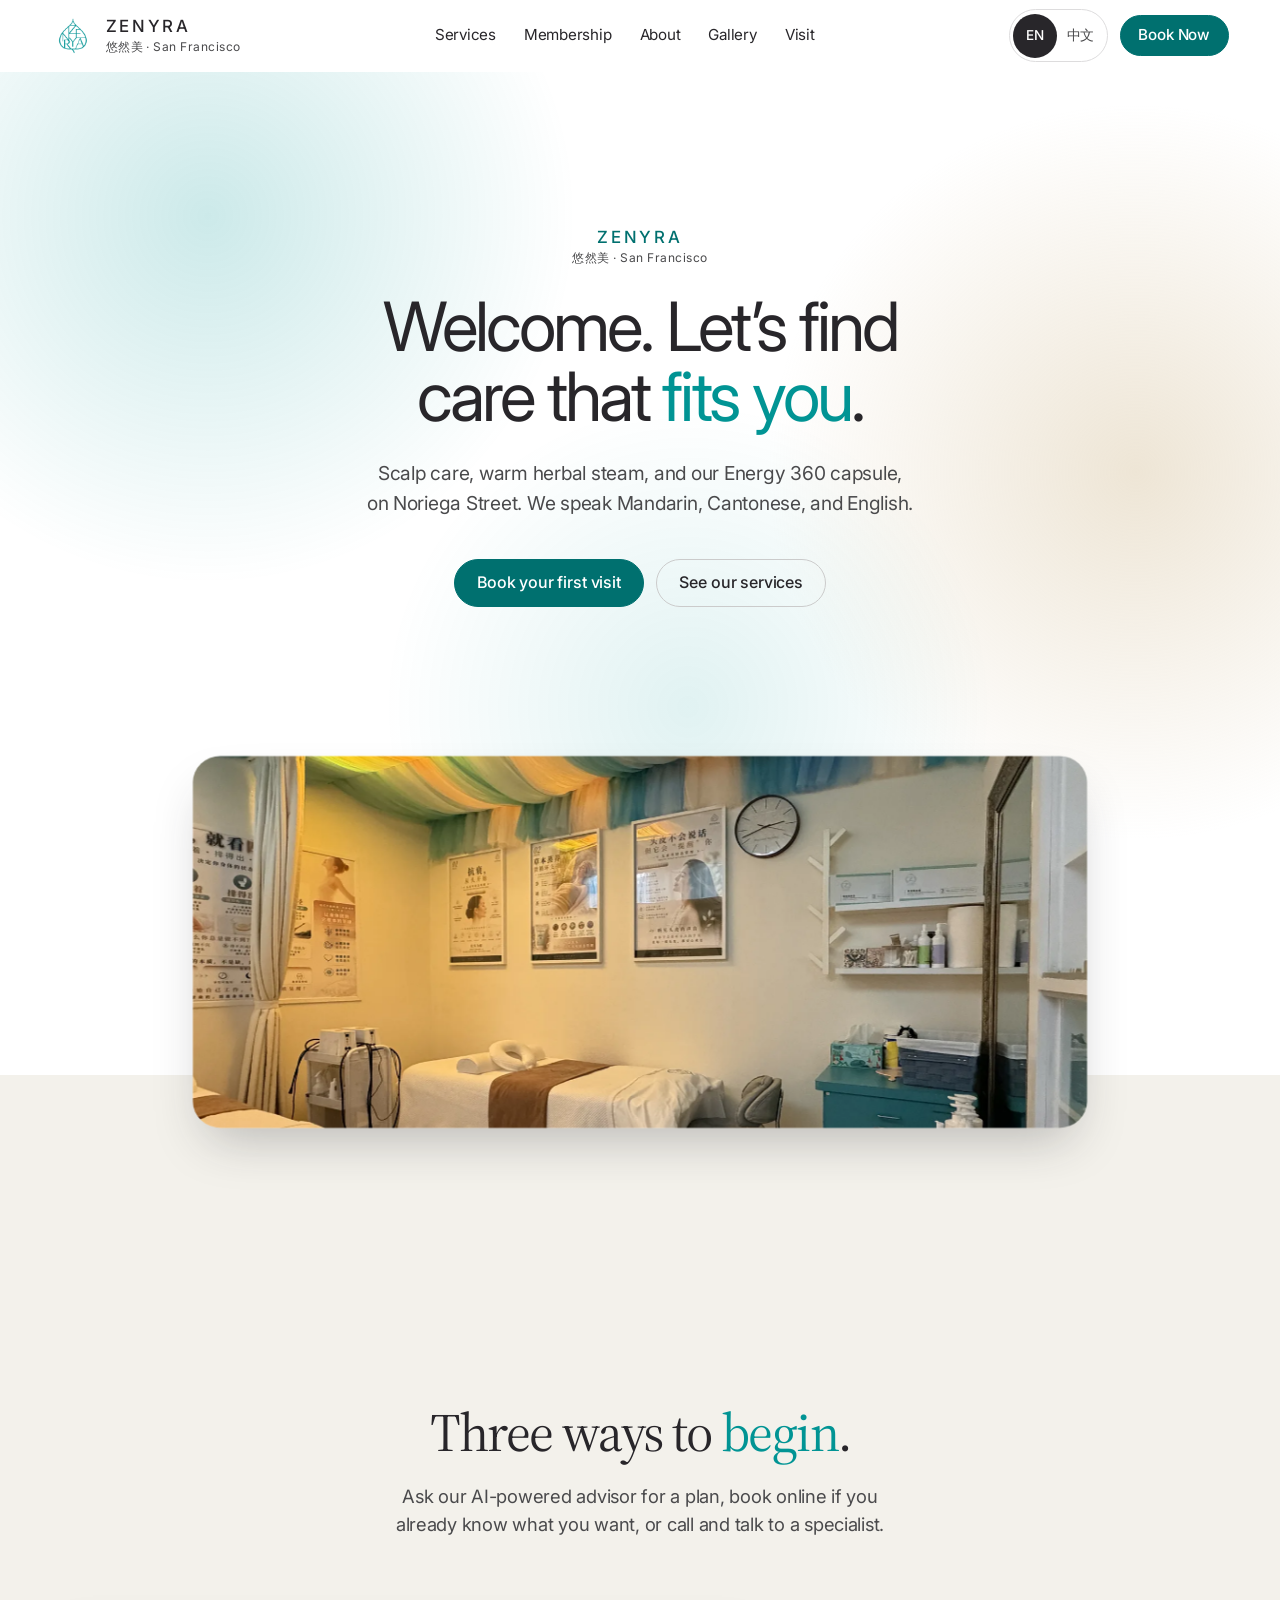
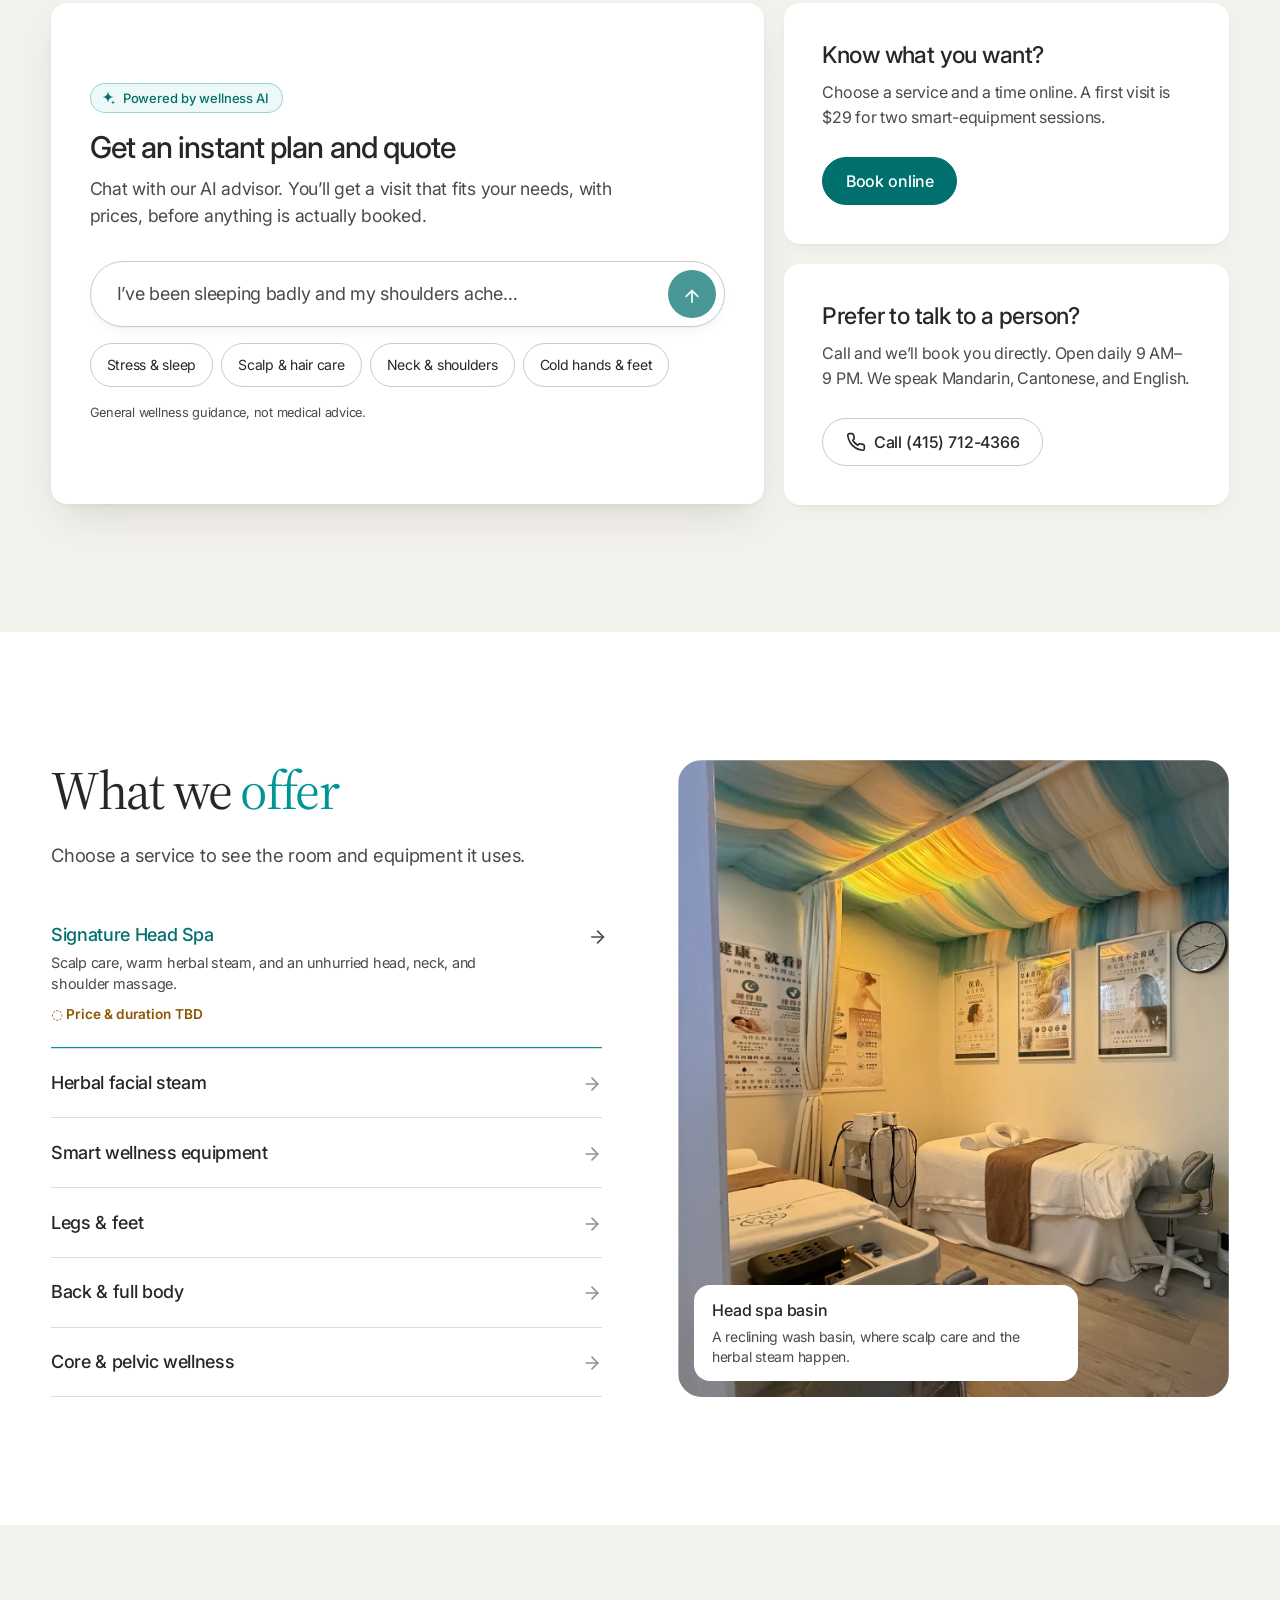
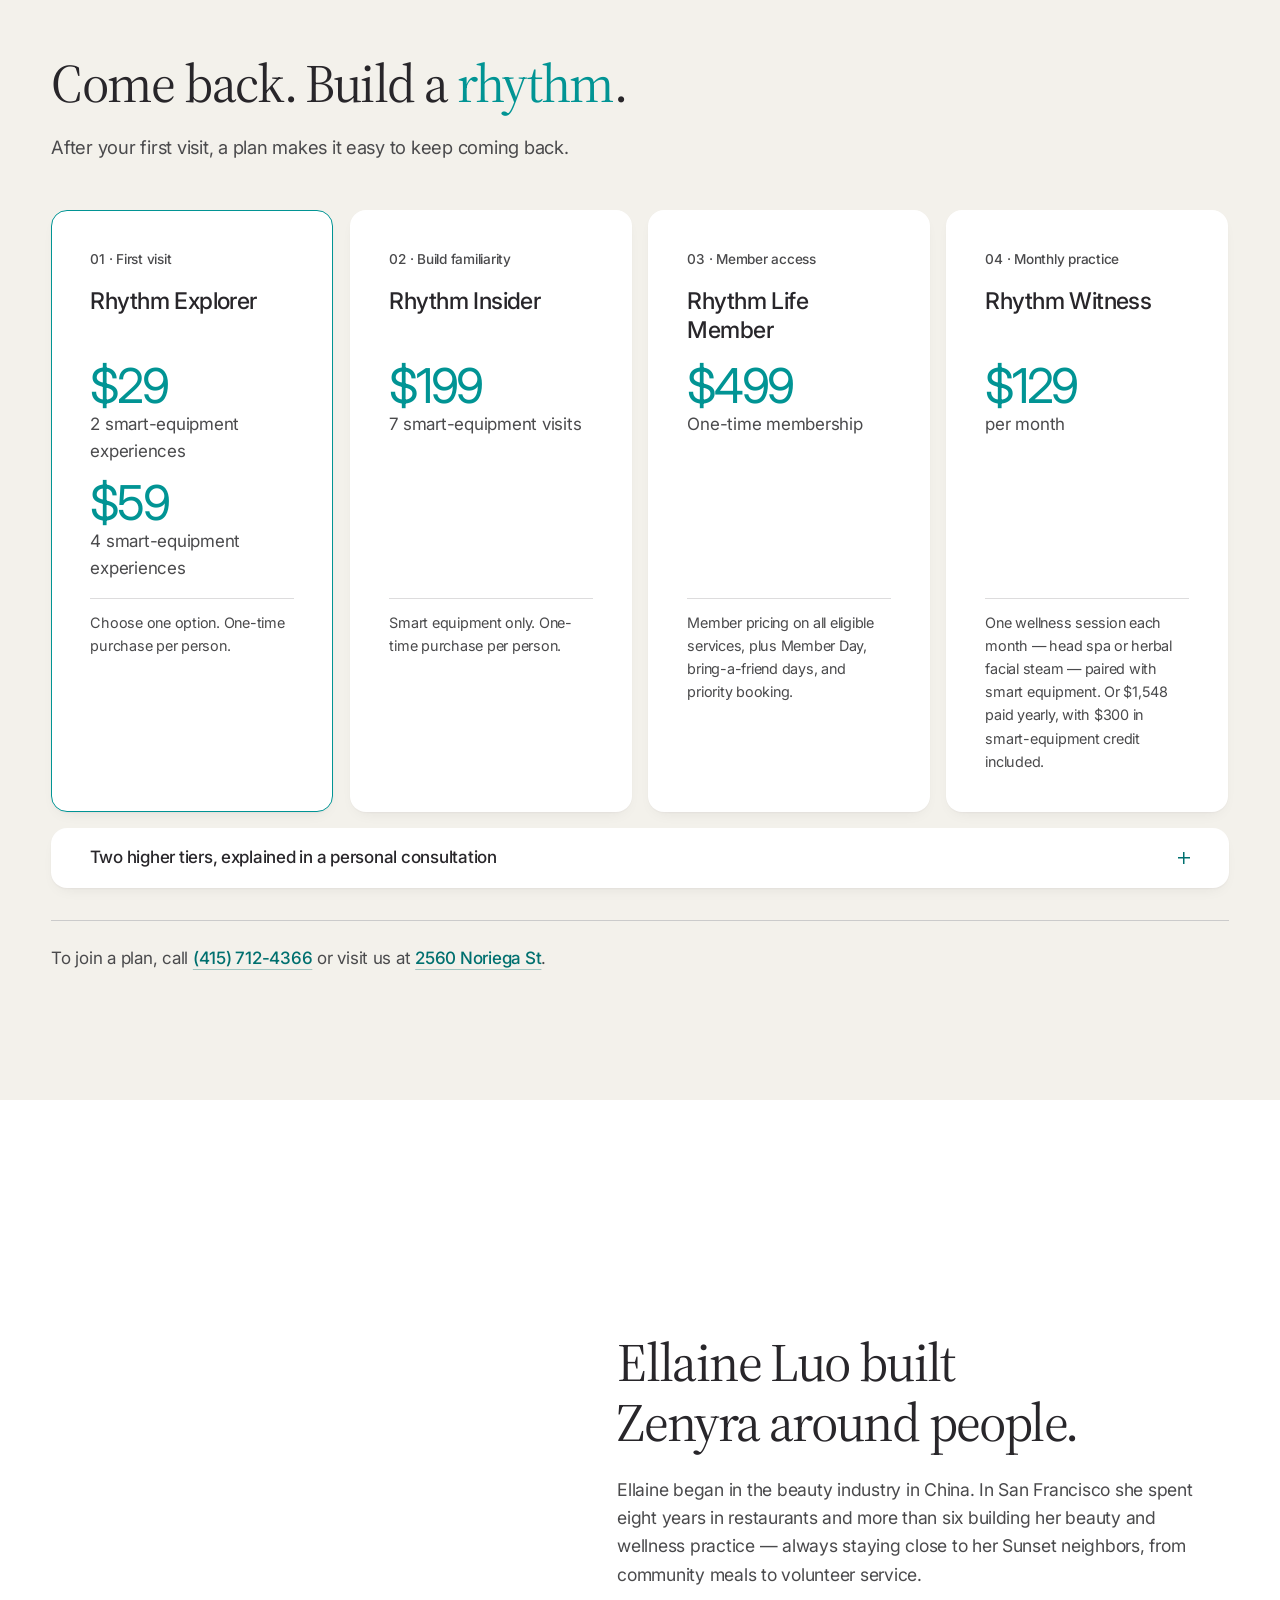
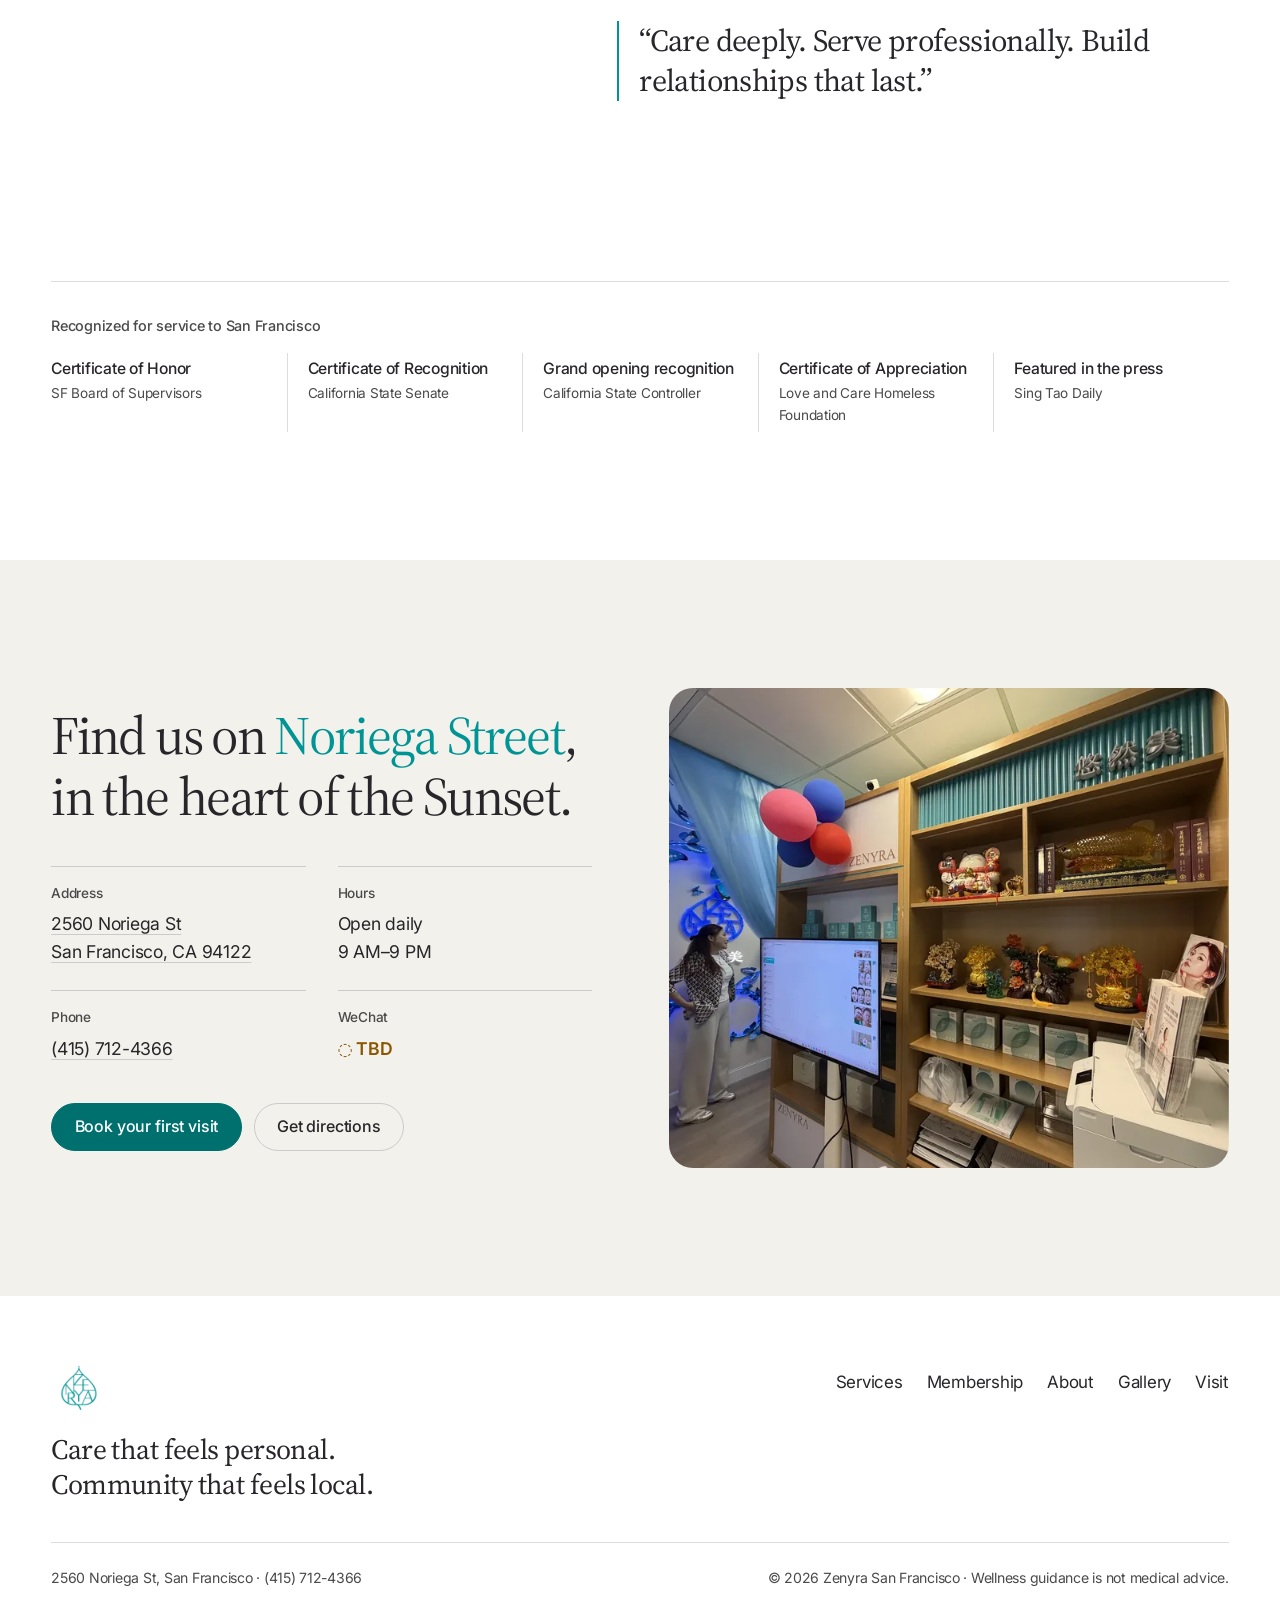
==== commit e782ab82: "Home audit fixes: send contrast, header targets, responsive photos - Resting send button is 72% teal" ====
--- a/index.html
+++ b/index.html
@@ -74,7 +74,7 @@
            the visitor scrolls into the studio (home-host.js writes --p, 0 → 1). -->
       <figure class="host-window" data-window>
         <div class="host-window-pane">
-          <img src="assets/images/treatment-room-wide.webp" alt="A treatment room under aqua and cream ceiling drapery" data-i18n-alt="host.roomAlt" width="2000" height="1500" fetchpriority="high">
+          <img src="assets/images/treatment-room-wide.webp" srcset="assets/images/treatment-room-wide-800.webp 800w, assets/images/treatment-room-wide-1200.webp 1200w, assets/images/treatment-room-wide.webp 2000w" sizes="100vw" alt="A treatment room under aqua and cream ceiling drapery" data-i18n-alt="host.roomAlt" width="2000" height="1500" fetchpriority="high">
         </div>
       </figure>
     </section>
@@ -155,19 +155,19 @@
              not a borrowed room. Pointing at a row previews it; choosing it keeps it. -->
         <figure class="host-services-photo" id="services-photo" aria-live="polite" data-reveal>
           <div class="svc-slide is-shown" data-photo="head">
-            <img src="assets/images/treatment-room-wide.webp" alt="A treatment room with the head spa wash basin in the foreground" data-i18n-alt="host.headAlt" width="2000" height="1500" loading="lazy" decoding="async">
+            <img src="assets/images/treatment-room-wide.webp" srcset="assets/images/treatment-room-wide-800.webp 800w, assets/images/treatment-room-wide-1200.webp 1200w, assets/images/treatment-room-wide.webp 2000w" sizes="(max-width: 52rem) 100vw, 50vw" alt="A treatment room with the head spa wash basin in the foreground" data-i18n-alt="host.headAlt" width="2000" height="1500" loading="lazy" decoding="async">
             <figcaption><strong data-i18n="host.headCap">Head spa basin</strong><span data-i18n="host.headCapBody">A reclining wash basin, where scalp care and the herbal steam happen.</span></figcaption>
           </div>
           <div class="svc-slide" data-photo="facial">
-            <img src="assets/images/treatment-room-soft.webp" alt="A softly lit private treatment room with a draped canopy" data-i18n-alt="home.sigAlt" width="1500" height="2000" loading="lazy" decoding="async">
+            <img src="assets/images/treatment-room-soft.webp" srcset="assets/images/treatment-room-soft-800.webp 800w, assets/images/treatment-room-soft-1200.webp 1200w, assets/images/treatment-room-soft.webp 1500w" sizes="(max-width: 52rem) 100vw, 50vw" alt="A softly lit private treatment room with a draped canopy" data-i18n-alt="home.sigAlt" width="1500" height="2000" loading="lazy" decoding="async">
             <figcaption><strong data-i18n="host.facialCap">Facial room</strong><span data-i18n="host.facialCapBody">A private room with a treatment bed and the facial steamer at its head.</span></figcaption>
           </div>
           <div class="svc-slide" data-photo="capsule">
-            <img src="assets/images/wellness-capsule-detail.webp" alt="The Energy 360 wellness capsule: a cushioned bed under a white warming arch" data-i18n-alt="host.capsuleAlt" width="1477" height="1108" loading="lazy" decoding="async">
+            <img src="assets/images/wellness-capsule-detail.webp" srcset="assets/images/wellness-capsule-detail-800.webp 800w, assets/images/wellness-capsule-detail-1200.webp 1200w, assets/images/wellness-capsule-detail.webp 1477w" sizes="(max-width: 52rem) 100vw, 50vw" alt="The Energy 360 wellness capsule: a cushioned bed under a white warming arch" data-i18n-alt="host.capsuleAlt" width="1477" height="1108" loading="lazy" decoding="async">
             <figcaption><strong data-i18n="host.capsuleCap">Energy 360 capsule</strong><span data-i18n="host.capsuleCapBody">You lie back on the cushioned bed beneath its warming arch.</span></figcaption>
           </div>
           <div class="svc-slide" data-photo="seat">
-            <img src="assets/images/window-wellness-seat.webp" alt="Foot-soak seats by the window" data-i18n-alt="host.seatAlt" width="1108" height="1477" loading="lazy" decoding="async">
+            <img src="assets/images/window-wellness-seat.webp" srcset="assets/images/window-wellness-seat-800.webp 800w, assets/images/window-wellness-seat-1200.webp 1200w, assets/images/window-wellness-seat.webp 1108w" sizes="(max-width: 52rem) 100vw, 50vw" alt="Foot-soak seats by the window" data-i18n-alt="host.seatAlt" width="1108" height="1477" loading="lazy" decoding="async">
             <figcaption><strong data-i18n="host.seatCap">Foot-soak seats</strong><span data-i18n="host.seatCapBody">Window seats with built-in foot basins for soaking and warming.</span></figcaption>
           </div>
           <div class="svc-slide svc-slide--tbd" data-photo="back">
@@ -237,7 +237,7 @@
     <!-- Founder + recognitions (from the previous home, index-old.html, unchanged) -->
     <section class="founder shell" id="about" aria-labelledby="founder-title">
       <figure class="founder-photo" data-reveal>
-        <img src="assets/images/ellaine-community-host.webp" alt="Founder Ellaine Luo serving cupcakes at a Zenyra community event" data-i18n-alt="home.founderAlt" width="1500" height="2000" loading="lazy">
+        <img src="assets/images/ellaine-community-host.webp" srcset="assets/images/ellaine-community-host-800.webp 800w, assets/images/ellaine-community-host-1200.webp 1200w, assets/images/ellaine-community-host.webp 1500w" sizes="(max-width: 52rem) 100vw, 45vw" alt="Founder Ellaine Luo serving cupcakes at a Zenyra community event" data-i18n-alt="home.founderAlt" width="1500" height="2000" loading="lazy">
       </figure>
       <div class="founder-copy">
         <h2 id="founder-title" data-i18n="home.founderTitle">Ellaine Luo built Zenyra around people.</h2>
@@ -275,7 +275,7 @@
           </div>
         </div>
         <figure class="host-visit-photo" data-reveal>
-          <img src="assets/images/retail-and-community-space.webp" alt="Zenyra’s front room: shelves of wellness products beside the glowing butterfly wall" data-i18n-alt="host.studioAlt" width="2000" height="1500" loading="lazy">
+          <img src="assets/images/retail-and-community-space.webp" srcset="assets/images/retail-and-community-space-800.webp 800w, assets/images/retail-and-community-space-1200.webp 1200w, assets/images/retail-and-community-space.webp 2000w" sizes="(max-width: 52rem) 100vw, 560px" alt="Zenyra’s front room: shelves of wellness products beside the glowing butterfly wall" data-i18n-alt="host.studioAlt" width="2000" height="1500" loading="lazy">
         </figure>
       </div>
     </section>
@@ -285,6 +285,8 @@
        chip or a service row; home-host.js grows it out of whatever opened it. Hidden until then. -->
   <section class="advisor-module" id="advisor-module" aria-labelledby="am-title" hidden>
     <h2 class="visually-hidden" id="am-title" data-i18n="am.title">Zenyra wellness advisor</h2>
+    <!-- The hero's drift, carried into the conversation so it opens on the same light, airy room. -->
+    <div class="hero-drift am-drift" aria-hidden="true"><i></i><i></i><i></i></div>
     <div class="shell am-body">
       <div class="am-chat">
         <div class="am-bar" data-am-reveal>
@@ -292,23 +294,23 @@
             <img src="assets/icons/arrow-left.svg" alt="" width="16" height="16">
             <span data-i18n="am.startOver">Start over</span>
           </button>
-          <p class="ai-badge"><img src="assets/icons/sparkle.svg" alt="" width="16" height="16"><span data-i18n="host.aiBadge">Powered by wellness AI</span></p>
           <div class="am-progress">
             <p><span class="am-progress-step" data-am-step>Step 2 of 4</span> <span data-am-step-name>Where you feel it</span></p>
             <div class="am-track" aria-hidden="true"><i></i><i></i><i></i><i></i></div>
           </div>
         </div>
         <div class="am-thread" data-am-thread aria-live="polite"></div>
-        <div class="am-compose" data-am-reveal>
-          <form class="composer" data-am-form>
-            <label class="visually-hidden" for="am-input" data-i18n="chat.label">Your question</label>
-            <input id="am-input" name="q" autocomplete="off" placeholder="Type your answer…" data-i18n-placeholder="am.placeholder">
-            <button class="composer-send" type="submit" aria-label="Send" data-i18n-aria="chat.send">
-              <img src="assets/icons/send.svg" alt="" width="20" height="20">
-            </button>
-          </form>
-          <p class="fine-print" data-i18n="chat.disclaimer">General wellness guidance only, not medical advice.</p>
-        </div>
+      </div>
+      <!-- The composer spans the whole bottom edge, under the conversation and the side panel. -->
+      <div class="am-compose" data-am-reveal>
+        <form class="composer" data-am-form>
+          <label class="visually-hidden" for="am-input" data-i18n="chat.label">Your question</label>
+          <input id="am-input" name="q" autocomplete="off" placeholder="Type your answer…" data-i18n-placeholder="am.placeholder">
+          <button class="composer-send" type="submit" aria-label="Send" data-i18n-aria="chat.send">
+            <img src="assets/icons/send.svg" alt="" width="20" height="20">
+          </button>
+        </form>
+        <p class="fine-print am-note"><span class="am-note-ai"><img src="assets/icons/sparkle.svg" alt="" width="14" height="14"><span data-i18n="host.aiBadge">Powered by wellness AI</span></span><span data-i18n="chat.disclaimer">General wellness guidance only, not medical advice.</span></p>
       </div>
 
       <aside class="am-side">
@@ -321,7 +323,7 @@
             <div><dt data-i18n="am.factRoutine">Routine</dt><dd data-am-fact="routine">—</dd></div>
           </dl>
         </div>
-        <div class="am-card" data-am-reveal>
+        <div class="am-card am-card--person" data-am-reveal>
           <h3 data-i18n="am.personTitle">Prefer to talk to a person?</h3>
           <p class="am-card-lede" data-i18n="am.personBody">Call and we’ll book you directly. Open daily 9 AM–9 PM. We speak Mandarin, Cantonese, and English.</p>
           <a class="button button--ghost am-call" href="tel:+14157124366">
@@ -352,7 +354,7 @@
 
   <dialog class="lightbox" data-lightbox-dialog>
     <button class="lightbox-close" type="button" data-lightbox-close data-i18n="common.close">Close</button>
-    <img src="assets/images/certificate-of-honor.webp" alt="" data-lightbox-img>
+    <img src="assets/images/certificate-of-honor.webp" alt="" loading="lazy" decoding="async" data-lightbox-img>
     <p data-lightbox-caption></p>
   </dialog>
 </body>
--- a/styles.css
+++ b/styles.css
@@ -20,6 +20,7 @@
   --fog: #dddcdd;
   --line: #dddcdd;
   --line-strong: #cbcbcb;
+  --sand: #d9c6a3;          /* warm drift colour behind the home hero and advisor; atmosphere only */
   --placeholder: #8a5700;
   --placeholder-bg: #fbf1dc;
   --focus: #1f5fd1;
@@ -86,7 +87,7 @@
 .fine-print { font-size: .85rem; color: var(--ink-soft); }
 
 /* Buttons & links — always pills. Teal-deep is the one filled colour on the page. */
-.button { min-height: 3rem; padding: .75rem 1.4rem; display: inline-flex; align-items: center; justify-content: center; gap: .5rem; border: 1px solid var(--teal-deep); border-radius: var(--radius-pill); background: var(--teal-deep); color: #fff; font-weight: 500; font-size: 1rem; line-height: 1.2; text-decoration: none; cursor: pointer; transition: background-color 200ms var(--ease), border-color 200ms var(--ease), color 200ms var(--ease); }
+.button { min-height: 3rem; padding: .75rem 1.4rem; display: inline-flex; align-items: center; justify-content: center; gap: .5rem; border: 1px solid var(--teal-deep); border-radius: var(--radius-pill); background: var(--teal-deep); color: var(--paper); font-weight: 500; font-size: 1rem; line-height: 1.2; text-decoration: none; cursor: pointer; transition: background-color 200ms var(--ease), border-color 200ms var(--ease), color 200ms var(--ease); }
 .button:hover { background: var(--teal-night); border-color: var(--teal-night); }
 .button--small { min-height: 2.6rem; padding: .55rem 1.1rem; font-size: .95rem; }
 .button--ghost { background: transparent; border-color: var(--line-strong); color: var(--ink); }
@@ -118,7 +119,7 @@
 .site-nav + .header-actions { margin-left: 0; }
 .lang-switch { display: inline-flex; padding: .2rem; border: 1px solid var(--line); border-radius: var(--radius-pill); }
 .lang-switch button { min-width: 2.75rem; min-height: 2.75rem; padding: 0 .6rem; border: 0; border-radius: var(--radius-pill); background: none; font-size: .85rem; font-weight: 500; color: var(--ink-soft); cursor: pointer; }
-.lang-switch button[aria-pressed="true"] { background: var(--ink); color: #fff; }
+.lang-switch button[aria-pressed="true"] { background: var(--ink); color: var(--paper); }
 .menu-toggle { display: none; min-height: 2.75rem; padding: 0 1rem; border: 1px solid var(--line-strong); border-radius: var(--radius-pill); background: none; font-weight: 500; color: var(--ink); cursor: pointer; }
 /* On phones the toggle is an icon (its label stays for screen readers): two lines that cross into a close mark. */
 .menu-icon { display: none; position: relative; width: 1.125rem; height: .75rem; }
@@ -131,7 +132,7 @@
 .label-short { display: none; }
 .mobile-nav { position: absolute; inset: 100% 0 auto; padding: .5rem var(--gutter) 1.25rem; display: grid; background: var(--paper); border-top: 1px solid var(--line); box-shadow: var(--shadow-3); }
 .mobile-nav a { min-height: 3rem; border-bottom: 1px solid var(--line); font-size: 1.05rem; }
-.mobile-nav .button { margin-top: 1rem; border-bottom: 0; color: #fff; }
+.mobile-nav .button { margin-top: 1rem; border-bottom: 0; color: var(--paper); }
 
 /* Hero — centred statement on white; the photo straddles the top of the cream band that carries on into First visit. */
 .hero-copy { padding-block: clamp(3rem, 7vw, 6rem) clamp(2.5rem, 5vw, 4rem); display: grid; justify-items: center; text-align: center; }
@@ -234,7 +235,7 @@
 .msg { max-width: 85%; padding: .75rem 1rem; display: grid; gap: .2rem; border-radius: 1rem; }
 .msg-who { font-size: .75rem; font-weight: 500; color: var(--ink-soft); }
 .msg--ai { background: var(--cream); border-bottom-left-radius: var(--radius-sm); }
-.msg--user { justify-self: end; background: var(--teal-deep); color: #fff; border-bottom-right-radius: var(--radius-sm); }
+.msg--user { justify-self: end; background: var(--teal-deep); color: var(--paper); border-bottom-right-radius: var(--radius-sm); }
 .msg--user .msg-who { color: rgb(255 255 255 / .8); }
 .chips { display: flex; flex-wrap: wrap; gap: .5rem; }
 .chips button { min-height: 2.5rem; padding: 0 .95rem; border: 1px solid var(--line); border-radius: var(--radius-pill); background: none; font-size: .9rem; cursor: pointer; }
@@ -322,7 +323,7 @@
 .tier--start { border-color: var(--teal); }
 .tier--featured { background: var(--cream); border-color: var(--cream); }
 .tier--featured .tier-rule { border-color: var(--line-strong); }
-.tier-flag { position: absolute; top: 1.25rem; right: 1.25rem; padding: .3rem .75rem; border-radius: var(--radius-pill); background: var(--teal-deep); color: #fff; font-size: .78rem; font-weight: 500; letter-spacing: .02em; }
+.tier-flag { position: absolute; top: 1.25rem; right: 1.25rem; padding: .3rem .75rem; border-radius: var(--radius-pill); background: var(--teal-deep); color: var(--paper); font-size: .78rem; font-weight: 500; letter-spacing: .02em; }
 
 .equipment { padding-block: var(--section); background: var(--cream); }
 .equipment-grid { display: grid; grid-template-columns: minmax(0, 1.2fr) minmax(0, 1fr); gap: clamp(2rem, 6vw, 5rem); align-items: center; }
@@ -346,7 +347,7 @@
 .filters { padding-block: 0 2rem; display: flex; flex-wrap: wrap; justify-content: center; gap: .5rem; }
 .filters button { min-height: 2.75rem; padding: 0 1.15rem; border: 1px solid var(--line); border-radius: var(--radius-pill); background: none; font-weight: 500; cursor: pointer; }
 .filters button:hover { border-color: var(--line-strong); background: var(--cream); }
-.filters button[aria-pressed="true"] { background: var(--ink); border-color: var(--ink); color: #fff; }
+.filters button[aria-pressed="true"] { background: var(--ink); border-color: var(--ink); color: var(--paper); }
 .gallery { display: grid; grid-template-columns: repeat(3, minmax(0, 1fr)); grid-auto-rows: 15rem; grid-auto-flow: dense; gap: 1rem; }
 .g-item { display: grid; grid-template-rows: minmax(0, 1fr) auto; gap: .5rem; }
 .g-item--tall { grid-row: span 2; }
@@ -387,6 +388,7 @@
 @media (max-width: 36rem) {
   .brand-name small { display: none; }
   .brand img { width: 2.4rem; height: 2.4rem; }
+  .brand { min-width: 2.75rem; min-height: 2.75rem; justify-content: center; } /* 44px target around the smaller mark */
   .site-header { gap: .75rem; }
   .header-actions { margin-left: auto !important; gap: .4rem; }
   /* Book stays in the sticky header on phones (DESIGN.md: always reachable); Menu becomes an icon to make room. */
@@ -397,7 +399,7 @@
   .menu-icon { display: block; }
   .menu-label { position: absolute; width: 1px; height: 1px; overflow: hidden; clip-path: inset(50%); white-space: nowrap; }
   .footer-nav { display: grid; grid-template-columns: repeat(3, auto); justify-content: start; }
-  .lang-switch button { min-width: 2.4rem; height: 2.75rem; padding: 0 .35rem; }
+  .lang-switch button { min-width: 2.75rem; height: 2.75rem; padding: 0 .35rem; }
   .offer-cards, .visit-steps, .path-steps, .perks, .recognition-list, .tier-group, .visit-details { grid-template-columns: minmax(0, 1fr); }
   .visit-steps li { padding: 1.25rem 0 0 !important; border-left: 0 !important; }
   .approach-points li { grid-template-columns: minmax(0, 1fr); }
--- a/home-host.css
+++ b/home-host.css
@@ -80,7 +80,9 @@
 .hero-drift { position: absolute; inset: 0 0 auto; height: calc(100svh - var(--header-h)); z-index: -1; pointer-events: none; }
 .hero-drift i { position: absolute; width: 46rem; aspect-ratio: 1; border-radius: 50%; will-change: transform; }
 .hero-drift i:nth-child(1) { left: -10rem; top: -14rem; background: radial-gradient(closest-side, color-mix(in srgb, var(--teal) 20%, transparent), transparent); animation: drift-a 26s ease-in-out infinite alternate; }
-.hero-drift i:nth-child(2) { right: -14rem; top: 2rem; background: radial-gradient(closest-side, color-mix(in srgb, #d9c6a3 45%, transparent), transparent); animation: drift-b 32s ease-in-out infinite alternate; }
+.hero-drift i:nth-child(2) { right: -14rem; top: 2rem; background: radial-gradient(closest-side, color-mix(in srgb, var(--sand) 45%, transparent), transparent); animation: drift-b 32s ease-in-out infinite alternate; }
+/* Rests while the hero is scrolled away (home-host.js sets .is-away); picks up where it left off. */
+.host-hero.is-away .hero-drift i { animation-play-state: paused; will-change: auto; }
 .hero-drift i:nth-child(3) { left: 30%; top: 40%; width: 38rem; background: radial-gradient(closest-side, color-mix(in srgb, var(--teal) 12%, transparent), transparent); animation: drift-c 22s ease-in-out infinite alternate; }
 @keyframes drift-a { to { transform: translate(18rem, 10rem) scale(1.15); } }
 @keyframes drift-b { to { transform: translate(-16rem, 8rem) scale(.9); } }
@@ -168,10 +170,8 @@
 }
 .ai-badge img { flex: none; }
 .begin-card--advisor .ai-badge { margin-bottom: -1rem; }
-.am-bar .ai-badge { margin-right: auto; margin-left: .25rem; }
-/* In the conversation the bar stays quiet: the badge and "Start over" drop their pill chrome and read as text. */
-.am-bar .ai-badge { min-height: 0; padding: 0; border: 0; background: none; color: var(--ink-soft); font-weight: 400; }
-.am-bar .ai-badge img { opacity: .7; }
+/* In the conversation the bar stays quiet: "Start over" drops its pill chrome and reads as text; the AI label
+   moves down beside the disclaimer under the composer. */
 .host-page .am-back { min-height: 2.25rem; padding-inline: .25rem .5rem; border-color: transparent; background: none; color: var(--ink-soft); }
 .host-page .am-back:hover { background: none; border-color: transparent; color: var(--ink); }
 
@@ -393,16 +393,27 @@
 }
 
 /* ---------- Advisor module (Figma 72:2020) ----------
-   A layer under the sticky header, on cream, that home-host.js grows out of whatever opened it (clip-path)
-   and shrinks back into on close. The page under it is inert while it is open. */
+   A layer under the sticky header that home-host.js grows out of whatever opened it (clip-path) and shrinks
+   back into on close. The page under it is inert while it is open. It opens on the hero's light: white, with
+   the same slow teal and sand drift held still behind the conversation (.am-drift is fixed, so it never
+   scrolls away). Layout: conversation left, what-we've-heard right, and the composer docked across both. */
 html.am-open { overflow: hidden; }
 .advisor-module {
   position: fixed; inset: var(--header-h) 0 0; z-index: 40;
   overflow-y: auto; overscroll-behavior: contain;
-  background: var(--cream);
-}
-.am-body { padding-block: 3rem 0; display: grid; grid-template-columns: minmax(0, 1fr) 25rem; gap: 3rem; align-items: start; }
-.am-chat { min-height: calc(100svh - var(--header-h) - 3rem); display: flex; flex-direction: column; gap: 2rem; }
+  background: var(--paper);
+}
+.am-drift { position: fixed; inset: var(--header-h) 0 0; height: auto; z-index: 0; overflow: hidden; }
+.am-drift i:nth-child(1) { left: -12rem; top: -16rem; }
+.am-drift i:nth-child(2) { right: -16rem; top: -6rem; }
+.am-drift i:nth-child(3) { left: 38%; top: 30%; }
+.am-body {
+  position: relative; z-index: 1;
+  min-height: calc(100svh - var(--header-h));
+  padding-top: 2.5rem; display: grid; grid-template-columns: minmax(0, 1fr) 21rem; grid-template-rows: 1fr auto;
+  grid-template-areas: "chat side" "compose compose"; column-gap: clamp(3rem, 6vw, 6rem); align-items: start;
+}
+.am-chat { grid-area: chat; display: flex; flex-direction: column; gap: 2.5rem; padding-bottom: 2rem; }
 .am-bar { display: flex; align-items: center; justify-content: space-between; gap: 1.5rem; }
 .am-back img { flex: none; }
 .am-progress { width: min(20rem, 100%); display: grid; gap: .5rem; }
@@ -415,14 +426,16 @@
 .am-thread { flex: 1; display: grid; align-content: start; gap: 1.5rem; }
 .am-msg { display: flex; gap: .75rem; align-items: flex-start; }
 .am-avatar { flex: none; width: 2rem; height: 2rem; padding: .2rem; }
-.am-bubble { max-width: 32.5rem; padding: 1rem 1.25rem; display: grid; gap: .25rem; background: var(--surface); border-radius: var(--radius-sm) var(--radius) var(--radius) var(--radius); font-size: 1rem; line-height: 1.5; }
+/* The advisor speaks in plain text beside the leaf, with no bubble; only the guest's replies are filled. */
+.am-bubble { max-width: 36rem; display: grid; gap: .2rem; font-size: 1.0625rem; line-height: 1.55; text-wrap: pretty; }
+.am-msg--ai .am-bubble { padding-top: .3rem; }
 .am-who { font-size: .75rem; font-weight: 500; line-height: 1.33; letter-spacing: .02em; color: var(--ink-soft); }
 .am-msg--guest { justify-content: flex-end; }
 /* The advisor is named once, on its first message; after that the leaf says who is speaking. The name stays
    for screen readers. Consecutive advisor messages drop the repeated leaf too. */
 .am-msg--ai ~ .am-msg--ai .am-who { position: absolute; width: 1px; height: 1px; overflow: hidden; clip-path: inset(50%); white-space: nowrap; }
 .am-msg--ai + .am-msg--ai .am-avatar { visibility: hidden; }
-.am-msg--guest .am-bubble { padding: .75rem 1.25rem; background: var(--teal-deep); color: #fff; border-radius: var(--radius) var(--radius-sm) var(--radius) var(--radius); }
+.am-msg--guest .am-bubble { max-width: 30rem; padding: .7rem 1.2rem; background: var(--teal-deep); color: var(--paper); font-size: 1rem; border-radius: 1.25rem 1.25rem var(--radius-sm) 1.25rem; }
 .am-typing { display: inline-flex; gap: .3rem; padding-block: .45rem; }
 .am-typing i { width: .4rem; height: .4rem; border-radius: 50%; background: var(--ink-soft); opacity: .35; animation: am-dot 1s var(--ease) infinite; }
 .am-typing i:nth-child(2) { animation-delay: .15s; }
@@ -445,29 +458,39 @@
 .am-replies button:disabled:not([aria-pressed="true"]) { opacity: .5; }
 .am-actions { padding-left: 2.75rem; display: flex; flex-wrap: wrap; gap: .75rem; }
 
-.am-compose { position: sticky; bottom: 0; padding-block: 1rem 2rem; display: grid; gap: .75rem; text-align: center; background: linear-gradient(transparent, var(--cream) 1.25rem); }
-
-.am-side { position: sticky; top: 3rem; display: grid; gap: 1.5rem; }
-.am-card { padding: 2rem; display: grid; gap: 1rem; background: var(--surface); border-radius: var(--radius); }
-/* The second card is a footnote to the conversation, not a peer of the plan: no card, just text on cream. */
-.am-card + .am-card { padding-block: 0; background: none; }
-.am-compose .composer { box-shadow: var(--shadow-1); }
+/* Docked across the whole bottom edge. The fade behind it is white, so the thread scrolls out under it cleanly. */
+.am-compose {
+  grid-area: compose; position: sticky; bottom: 0; z-index: 2;
+  padding-block: 1.5rem 1.25rem; display: grid; gap: .75rem;
+  background: linear-gradient(color-mix(in srgb, var(--paper) 0%, transparent), var(--paper) 1.5rem);
+}
+.am-compose .composer { min-height: 4.25rem; box-shadow: var(--shadow-1); }
+.am-note { display: flex; flex-wrap: wrap; justify-content: center; gap: .25rem 1rem; font-size: .8rem; }
+.am-note-ai { display: inline-flex; align-items: center; gap: .35rem; color: var(--teal-deep); }
+
+/* The side panel is the plan taking shape, not a card: a heading, then the facts on hairlines. Calling is a
+   footnote under it. */
+.am-side { grid-area: side; position: sticky; top: 2.5rem; display: grid; gap: 2.5rem; padding-top: .25rem; }
+.am-card { display: grid; gap: 1rem; }
 .am-card h3 { font-size: 1.125rem; line-height: 1.33; }
 .am-card-lede { margin-top: -.75rem; font-size: .875rem; line-height: 1.43; color: var(--ink-soft); }
-.am-facts { margin-top: .5rem; display: grid; gap: 1rem; }
-.am-facts dt { font-size: .75rem; font-weight: 500; line-height: 1.33; letter-spacing: .02em; color: var(--ink-soft); }
-.am-facts dd { margin-top: .25rem; font-size: 1rem; line-height: 1.5; }
+.am-facts { margin-top: .25rem; display: grid; border-top: 1px solid var(--line); }
+.am-facts > div { padding-block: .85rem; border-bottom: 1px solid var(--line); display: grid; grid-template-columns: 5.5rem minmax(0, 1fr); gap: 1rem; align-items: baseline; }
+.am-facts dt { font-size: .8125rem; font-weight: 500; line-height: 1.4; color: var(--ink-soft); }
+.am-facts dd { font-size: .9375rem; line-height: 1.45; }
+.am-card--person h3 { font-size: 1rem; }
 .am-facts dd.is-pending { color: var(--ink-soft); }
 .am-call { width: 100%; }
+.host-page .am-card--person .am-call:hover { background: var(--cream); }
 
 /* Entrances for messages added after the module has opened. */
 .am-in { animation: am-in 420ms var(--ease) both; }
 @keyframes am-in { from { opacity: 0; transform: translateY(.75rem); } }
 
 @media (max-width: 60rem) {
-  .am-body { grid-template-columns: minmax(0, 1fr); gap: 1.5rem; padding-top: 1.5rem; }
-  .am-side { position: static; padding-bottom: 2rem; }
-  .am-chat { min-height: calc(100svh - var(--header-h) - 1.5rem); }
+  .am-body { grid-template-columns: minmax(0, 1fr); grid-template-rows: auto; grid-template-areas: "chat" "compose" "side"; padding-top: 1.5rem; }
+  .am-side { position: static; padding-block: 1.5rem 2.5rem; }
+  .am-chat { min-height: calc(100svh - var(--header-h) - 9.5rem); }
 }
 
 @media (max-width: 36rem) {
@@ -476,6 +499,8 @@
   .am-back { align-self: flex-start; }
   .am-bubble { max-width: 17.5rem; }
   .am-replies, .am-actions { padding-left: 0; }
+  .am-compose { padding-block: 1rem .75rem; gap: .5rem; }
+  .am-note { gap: 0 .75rem; font-size: .75rem; }
   .am-replies button { min-height: 2.75rem; }
 }
 
@@ -494,9 +519,9 @@
 /* The send button rests a shade lighter while the field is empty, and comes up to full teal as you type:
    it says when there is something to send. */
 .composer-send img { transition: transform 450ms var(--ease-out); }
-.composer:has(input:placeholder-shown) .composer-send { background: color-mix(in srgb, var(--teal-deep) 50%, var(--paper)); }
+.composer:has(input:placeholder-shown) .composer-send { background: color-mix(in srgb, var(--teal-deep) 72%, var(--paper)); } /* white arrow stays ≥3:1 (WCAG 1.4.11) */
 .composer:has(input:placeholder-shown) .composer-send img { transform: translateY(.15rem); }
-.composer:has(input:placeholder-shown) .composer-send:hover { background: color-mix(in srgb, var(--teal-deep) 65%, var(--paper)); }
+.composer:has(input:placeholder-shown) .composer-send:hover { background: color-mix(in srgb, var(--teal-deep) 85%, var(--paper)); }
 
 @media (prefers-reduced-motion: reduce) {
   .hero-drift i, .host-column > *, .host-window, [data-deal].is-dealt > li { animation: none; }
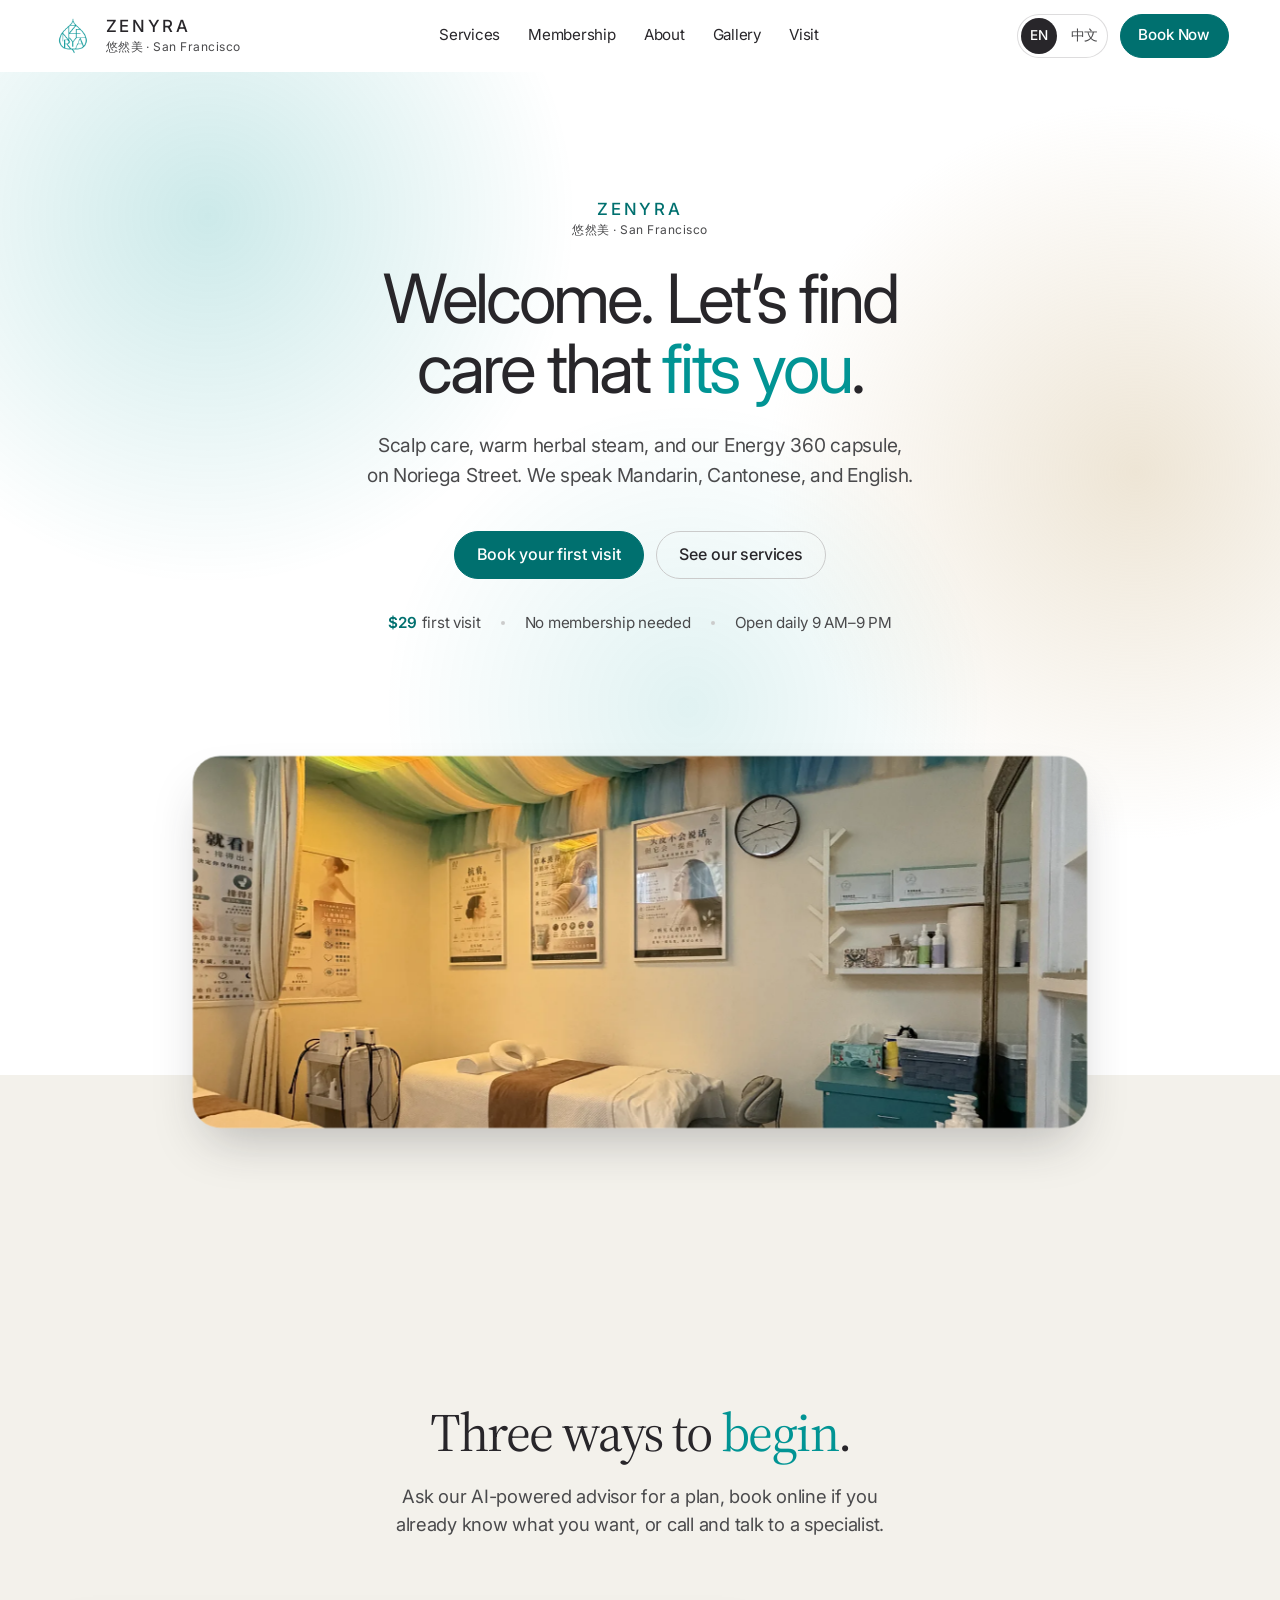
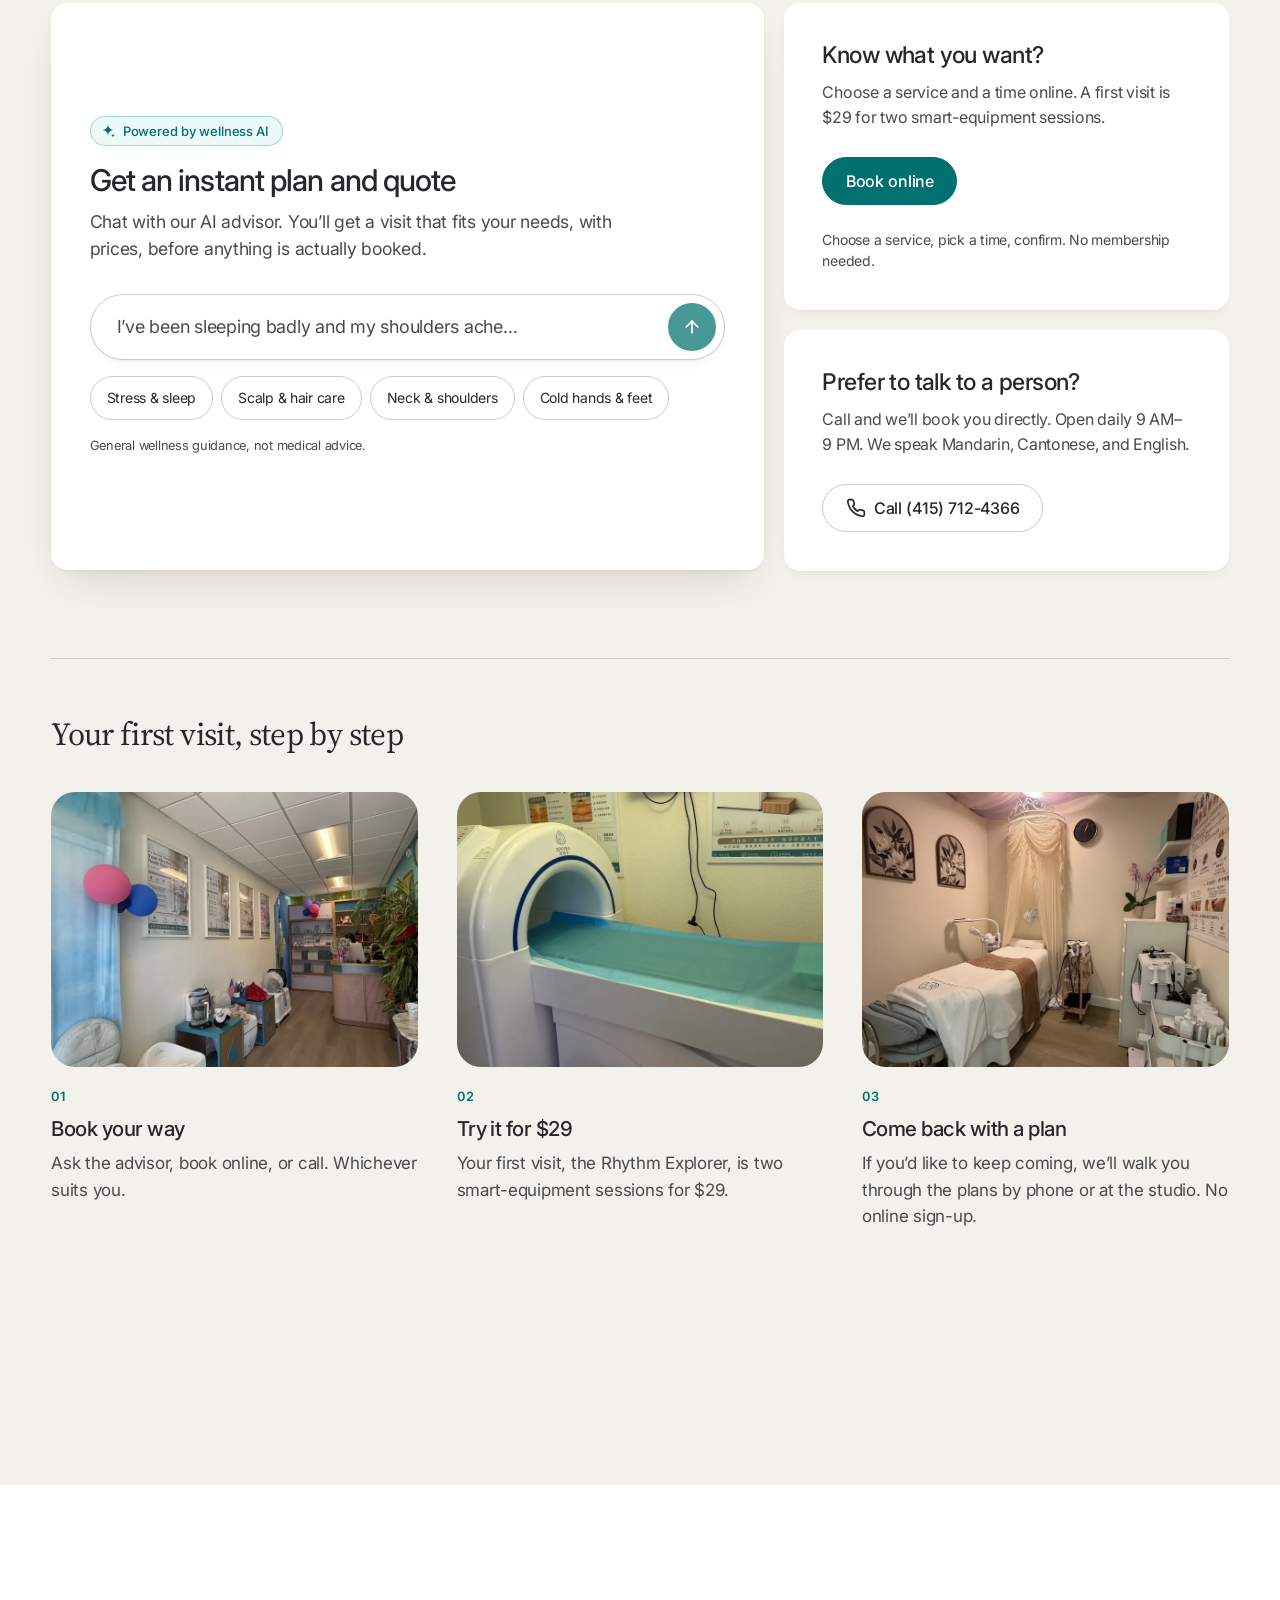
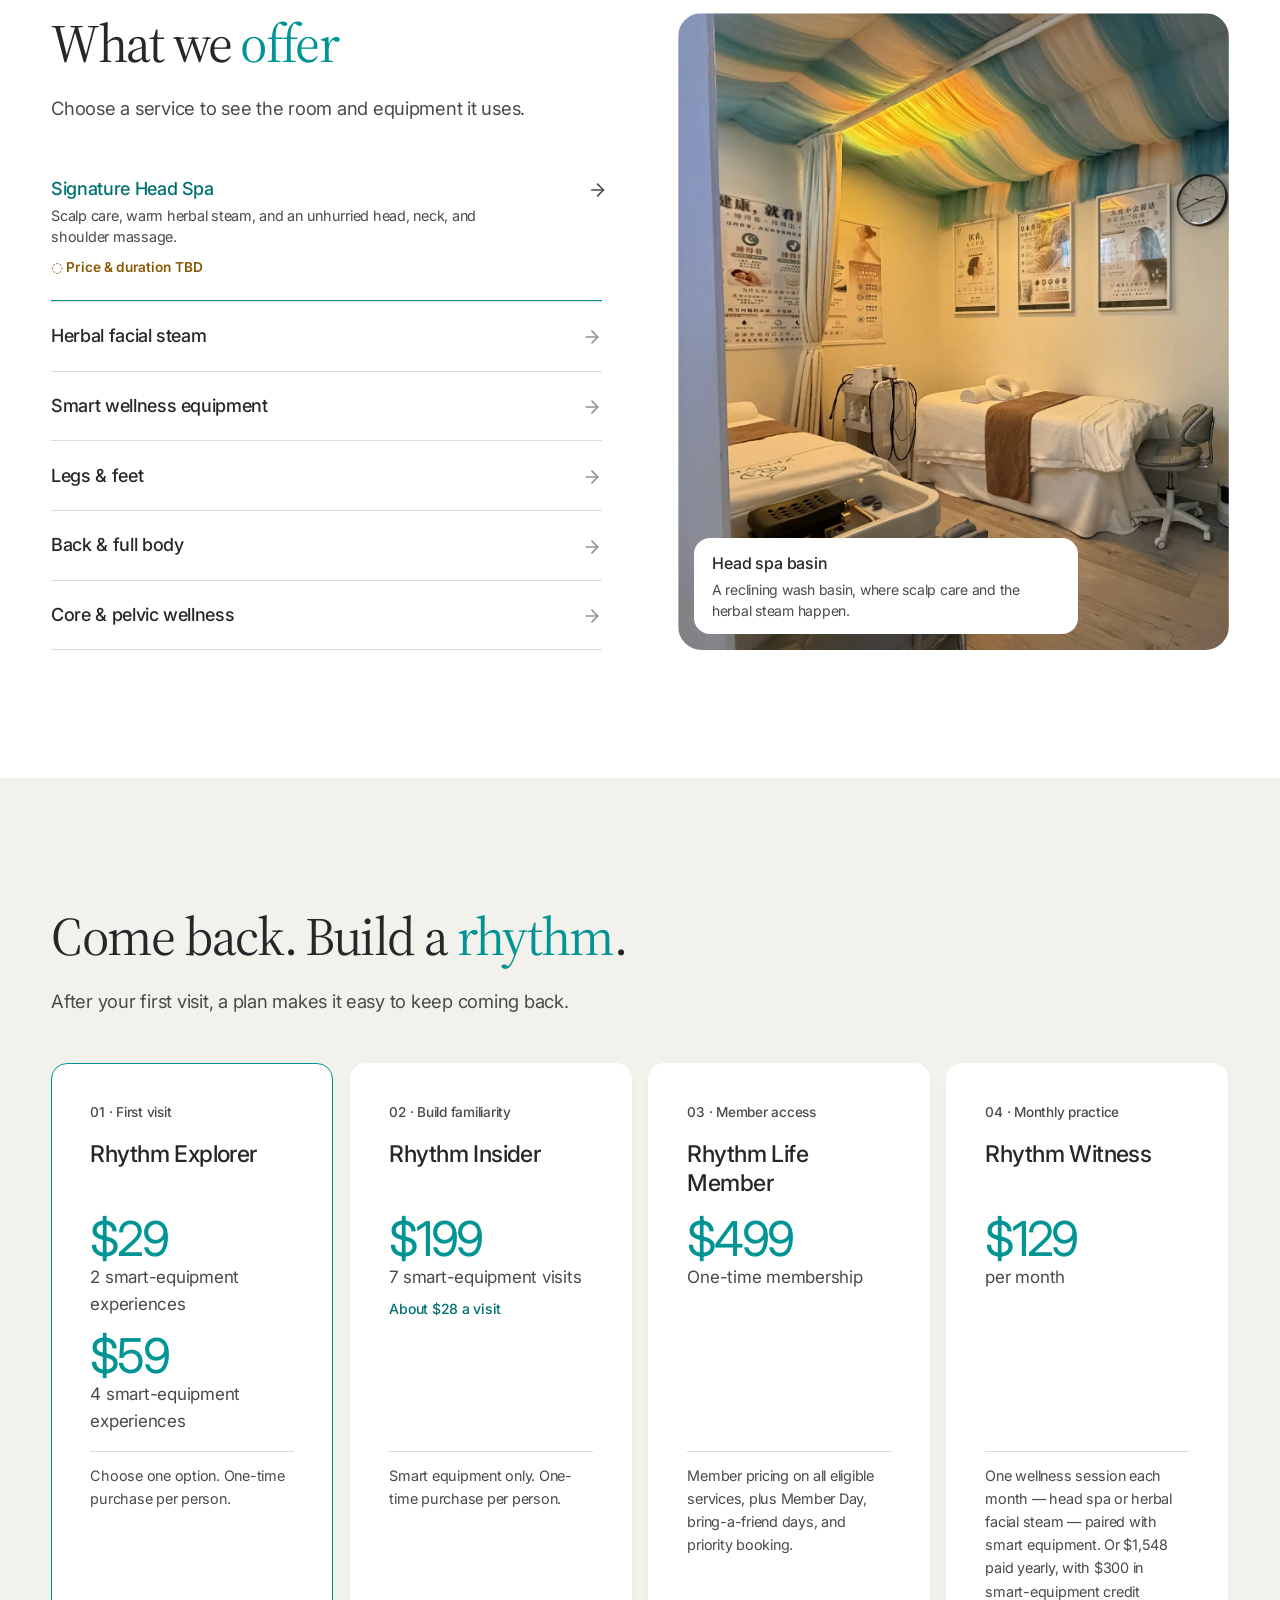
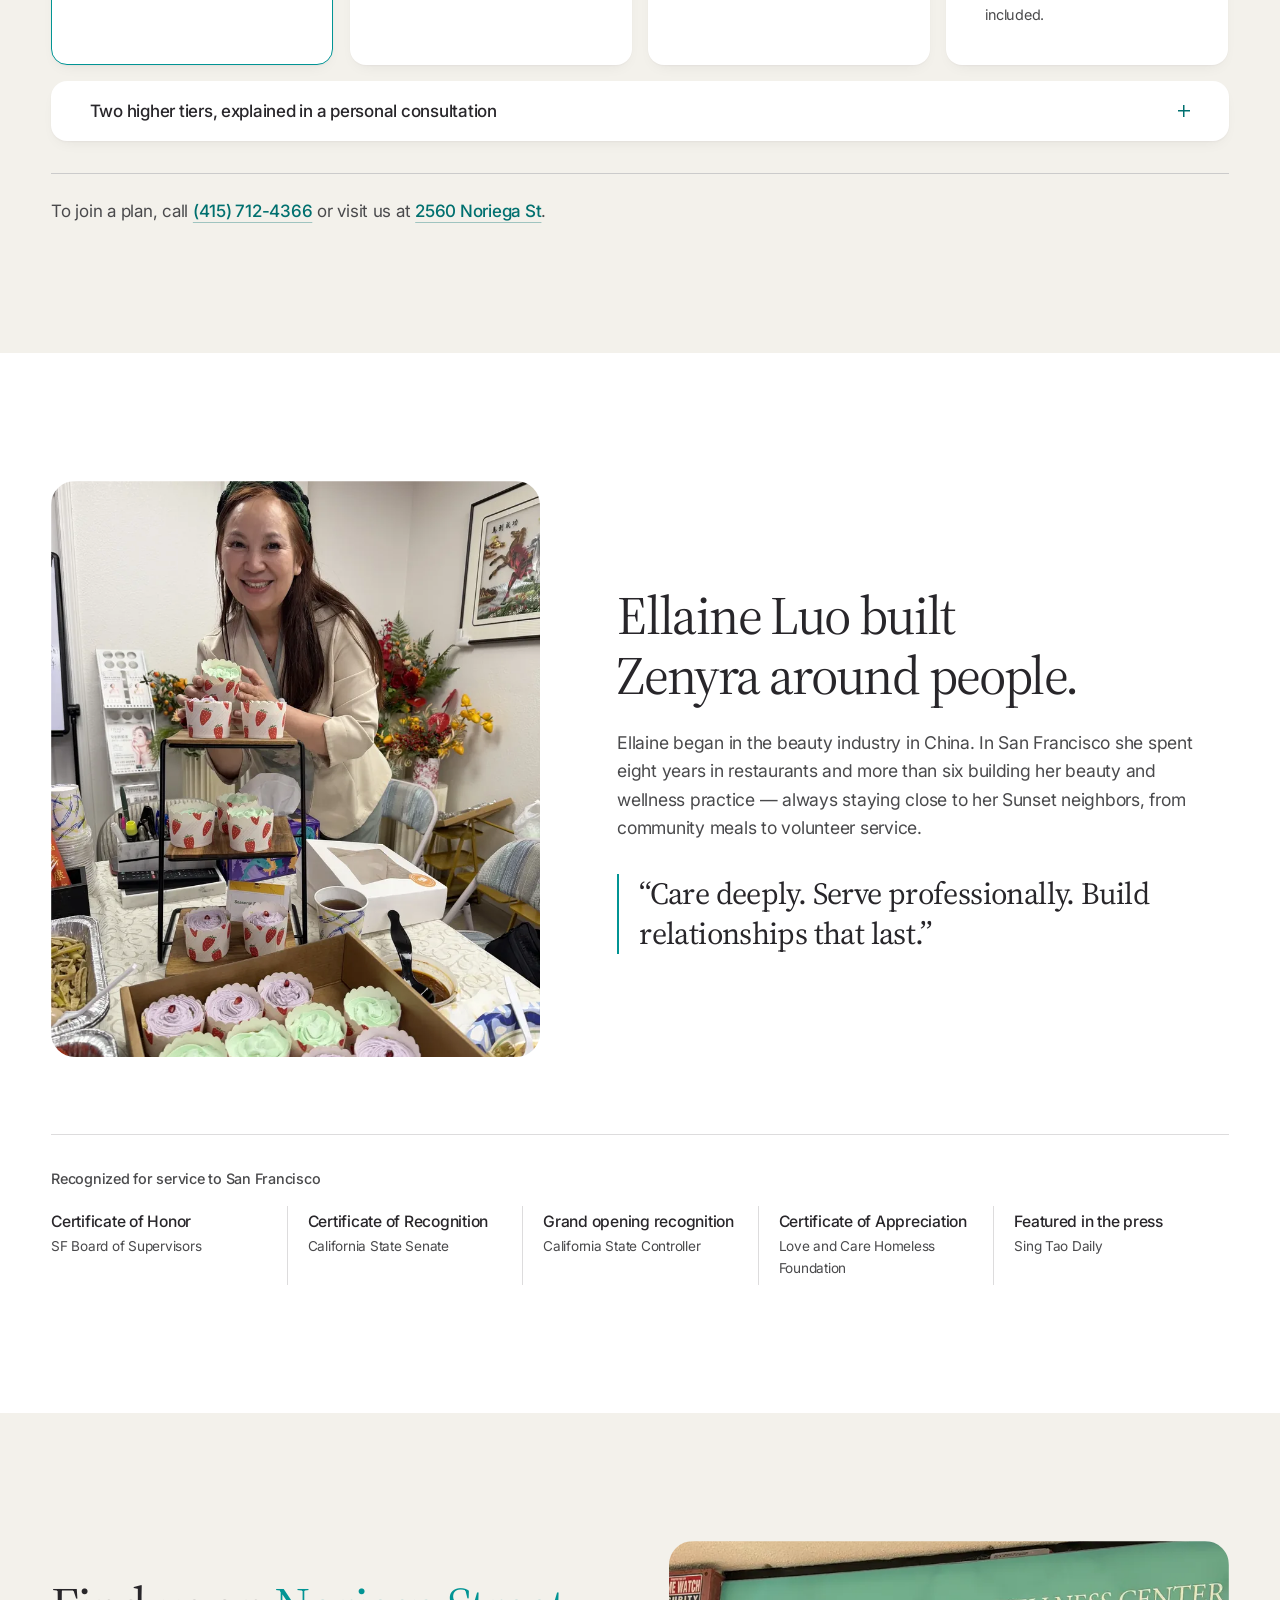
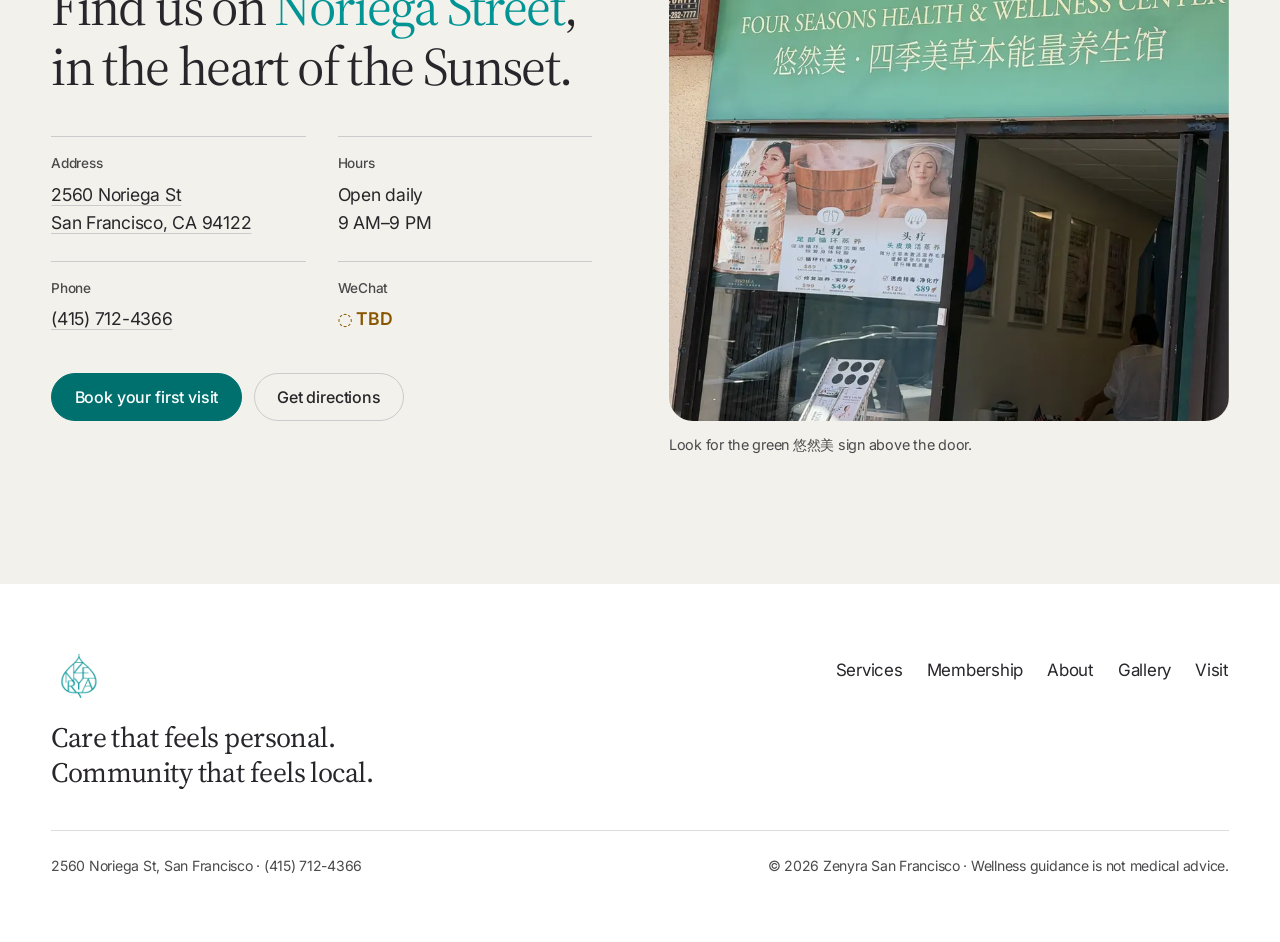
==== commit 0dceed59: "Home: research-backed first-visit changes Hero trust row with the $29 price, a booking note on the B" ====
--- a/index.html
+++ b/index.html
@@ -16,9 +16,9 @@
   <link rel="preconnect" href="https://fonts.gstatic.com" crossorigin>
   <link href="https://fonts.googleapis.com/css2?family=Inter:wght@400;500;600&family=Source+Serif+4:opsz,wght@8..60,400;8..60,500&family=Noto+Serif+SC:wght@500&display=swap" rel="stylesheet">
   <link rel="stylesheet" href="styles.css?v=15">
-  <link rel="stylesheet" href="home-host.css?v=17">
+  <link rel="stylesheet" href="home-host.css?v=18">
   <script>if (!matchMedia('(prefers-reduced-motion: reduce)').matches) document.documentElement.classList.add('motion');</script>
-  <script src="i18n.js?v=15"></script>
+  <script src="i18n.js?v=16"></script>
   <script src="main.js?v=14" defer></script>
   <script src="home-host.js?v=15" defer></script>
 </head>
@@ -69,6 +69,13 @@
           <a class="button" href="#begin" data-i18n="cta.bookFirst">Book your first visit</a>
           <a class="button button--ghost" href="#services" data-i18n="host.heroServices">See our services</a>
         </div>
+        <!-- Price and reassurance right under the buttons (Mobbin research, 2026-11-09: the leaders state the entry
+             price in the hero and answer the last doubt under the CTA). Confirmed facts only. -->
+        <ul class="trust-row" aria-label="At a glance" data-i18n-aria="host.trustLabel">
+          <li><strong>$29</strong> <span data-i18n="host.trustPrice">first visit</span></li>
+          <li data-i18n="host.trustNoMember">No membership needed</li>
+          <li data-i18n="host.trustHours">Open daily 9 AM–9 PM</li>
+        </ul>
       </div>
       <!-- The window: tilted back and small while it peeks in, it straightens and widens to the full screen as
            the visitor scrolls into the studio (home-host.js writes --p, 0 → 1). -->
@@ -118,6 +125,7 @@
               <p data-i18n="host.bookBody">Choose a service and a time online. A first visit is $29 for two smart-equipment sessions.</p>
             </div>
             <a class="button" href="https://zenyra-book.mase.cloud/" target="_blank" rel="noopener" data-book data-i18n="host.bookOnline">Book online</a>
+            <p class="card-note" data-i18n="host.bookSteps">Choose a service, pick a time, confirm. No membership needed.</p>
           </div>
 
           <div class="begin-card" data-tilt>
@@ -130,6 +138,33 @@
               <span><span data-i18n="host.call">Call</span> (415) 712-4366</span>
             </a>
           </div>
+        </div>
+
+        <!-- Your first visit · what happens after you choose a way in, on the same band (Mobbin research,
+             2026-11-09: every wellness leader de-risks the first visit with three visible steps, each shown with a
+             piece of the real place). Only confirmed facts: the $29 Rhythm Explorer and joining by phone or in person. -->
+        <div class="first-visit" aria-labelledby="first-visit-title">
+          <h3 id="first-visit-title" class="first-visit-title" data-i18n="host.fvTitle">Your first visit, step by step</h3>
+          <ol class="first-visit-steps">
+            <li>
+              <img src="assets/images/reception-area-800.webp" srcset="assets/images/reception-area-800.webp 800w, assets/images/reception-area-1200.webp 1200w" sizes="(max-width: 52rem) 100vw, 33vw" alt="Zenyra’s front room, with the reception desk at the back" data-i18n-alt="host.fv1Alt" width="1477" height="1108" loading="lazy" decoding="async">
+              <p class="first-visit-num">01</p>
+              <h4 data-i18n="host.fv1Title">Book your way</h4>
+              <p data-i18n="host.fv1Body">Ask the advisor, book online, or call. Whichever suits you.</p>
+            </li>
+            <li>
+              <img src="assets/images/wellness-capsule-detail-800.webp" srcset="assets/images/wellness-capsule-detail-800.webp 800w, assets/images/wellness-capsule-detail-1200.webp 1200w" sizes="(max-width: 52rem) 100vw, 33vw" alt="The Energy 360 wellness capsule: a cushioned bed under a white warming arch" data-i18n-alt="host.capsuleAlt" width="1477" height="1108" loading="lazy" decoding="async">
+              <p class="first-visit-num">02</p>
+              <h4 data-i18n="host.fv2Title">Try it for $29</h4>
+              <p data-i18n="host.fv2Body">Your first visit, the Rhythm Explorer, is two smart-equipment sessions for $29.</p>
+            </li>
+            <li>
+              <img src="assets/images/treatment-room-soft-800.webp" srcset="assets/images/treatment-room-soft-800.webp 800w, assets/images/treatment-room-soft-1200.webp 1200w" sizes="(max-width: 52rem) 100vw, 33vw" alt="A softly lit private treatment room with a draped canopy" data-i18n-alt="home.sigAlt" width="1500" height="2000" loading="lazy" decoding="async">
+              <p class="first-visit-num">03</p>
+              <h4 data-i18n="host.fv3Title">Come back with a plan</h4>
+              <p data-i18n="host.fv3Body">If you’d like to keep coming, we’ll walk you through the plans by phone or at the studio. No online sign-up.</p>
+            </li>
+          </ol>
         </div>
       </div>
     </section>
@@ -204,7 +239,7 @@
           <li class="tier" data-tilt>
             <p class="tier-num">02 · <span data-i18n="tier.2.stage">Build familiarity</span></p>
             <h3 data-i18n="tier.2.name">Rhythm Insider</h3>
-            <div class="tier-prices"><p><strong>$199</strong><span data-i18n="tier.2.opt">7 smart-equipment visits</span></p></div>
+            <div class="tier-prices"><p><strong>$199</strong><span data-i18n="tier.2.opt">7 smart-equipment visits</span></p><p class="tier-per" data-i18n="tier.2.per">About $28 a visit</p></div>
             <p class="tier-rule" data-i18n="tier.2.rule">Smart equipment only. One-time purchase per person.</p>
           </li>
           <li class="tier" data-tilt>
@@ -274,8 +309,11 @@
             <a class="button button--ghost" href="https://www.google.com/maps/search/?api=1&amp;query=2560+Noriega+St%2C+San+Francisco%2C+CA+94122" target="_blank" rel="noopener" data-i18n="cta.directions">Get directions</a>
           </div>
         </div>
+        <!-- The real door, so a passer-by on Noriega St recognises it (Mobbin research, 2026-11-09: single-location
+             studios show their entrance). The sign reads 悠然美, so the caption tells English speakers what to look for. -->
         <figure class="host-visit-photo" data-reveal>
-          <img src="assets/images/retail-and-community-space.webp" srcset="assets/images/retail-and-community-space-800.webp 800w, assets/images/retail-and-community-space-1200.webp 1200w, assets/images/retail-and-community-space.webp 2000w" sizes="(max-width: 52rem) 100vw, 560px" alt="Zenyra’s front room: shelves of wellness products beside the glowing butterfly wall" data-i18n-alt="host.studioAlt" width="2000" height="1500" loading="lazy">
+          <img src="assets/images/storefront-800.webp" srcset="assets/images/storefront-800.webp 800w, assets/images/storefront-1200.webp 1200w, assets/images/storefront.webp 1500w" sizes="(max-width: 52rem) 100vw, 560px" alt="Zenyra’s entrance on Noriega Street, under a green sign reading 悠然美" data-i18n-alt="host.doorAlt" width="1500" height="2000" loading="lazy">
+          <figcaption data-i18n="host.doorCap">Look for the green 悠然美 sign above the door.</figcaption>
         </figure>
       </div>
     </section>
--- a/styles.css
+++ b/styles.css
@@ -117,9 +117,12 @@
 .site-nav a[aria-current="page"] { font-weight: 500; box-shadow: inset 0 -2px var(--teal); }
 .header-actions { margin-left: auto; display: flex; align-items: center; gap: .75rem; }
 .site-nav + .header-actions { margin-left: 0; }
-.lang-switch { display: inline-flex; padding: .2rem; border: 1px solid var(--line); border-radius: var(--radius-pill); }
-.lang-switch button { min-width: 2.75rem; min-height: 2.75rem; padding: 0 .6rem; border: 0; border-radius: var(--radius-pill); background: none; font-size: .85rem; font-weight: 500; color: var(--ink-soft); cursor: pointer; }
-.lang-switch button[aria-pressed="true"] { background: var(--ink); color: var(--paper); }
+/* Header controls share one height, 2.75rem (44px): the switch, Book and Menu. The switch's outline is an inset
+   shadow, so its buttons fill the full 44px as touch targets; a transparent border insets each fill 4px. */
+.lang-switch { display: inline-flex; height: 2.75rem; border-radius: var(--radius-pill); box-shadow: inset 0 0 0 1px var(--line); }
+.header-actions .button--small { min-height: 2.75rem; }
+.lang-switch button { min-width: 2.75rem; height: 2.75rem; padding: 0 .35rem; border: .25rem solid transparent; background-clip: padding-box; border-radius: var(--radius-pill); background-color: transparent; font-size: .85rem; font-weight: 500; color: var(--ink-soft); cursor: pointer; }
+.lang-switch button[aria-pressed="true"] { background-color: var(--ink); color: var(--paper); }
 .menu-toggle { display: none; min-height: 2.75rem; padding: 0 1rem; border: 1px solid var(--line-strong); border-radius: var(--radius-pill); background: none; font-weight: 500; color: var(--ink); cursor: pointer; }
 /* On phones the toggle is an icon (its label stays for screen readers): two lines that cross into a close mark. */
 .menu-icon { display: none; position: relative; width: 1.125rem; height: .75rem; }
@@ -399,7 +402,7 @@
   .menu-icon { display: block; }
   .menu-label { position: absolute; width: 1px; height: 1px; overflow: hidden; clip-path: inset(50%); white-space: nowrap; }
   .footer-nav { display: grid; grid-template-columns: repeat(3, auto); justify-content: start; }
-  .lang-switch button { min-width: 2.75rem; height: 2.75rem; padding: 0 .35rem; }
+  .lang-switch button { padding: 0 .15rem; }
   .offer-cards, .visit-steps, .path-steps, .perks, .recognition-list, .tier-group, .visit-details { grid-template-columns: minmax(0, 1fr); }
   .visit-steps li { padding: 1.25rem 0 0 !important; border-left: 0 !important; }
   .approach-points li { grid-template-columns: minmax(0, 1fr); }
@@ -432,8 +435,8 @@
 .lang-switch { position: relative; isolation: isolate; }
 .lang-switch button { transition: color 300ms var(--ease); }
 .lang-switch.is-sliding::before {
-  content: ""; position: absolute; z-index: -1; top: .2rem; bottom: .2rem; left: 0;
-  width: var(--lang-w, 0); translate: var(--lang-x, 0) 0;
+  content: ""; position: absolute; z-index: -1; top: .25rem; bottom: .25rem; left: .25rem;
+  width: calc(var(--lang-w, 0px) - .5rem); translate: var(--lang-x, 0) 0;
   border-radius: var(--radius-pill); background: var(--ink); pointer-events: none;
 }
 .lang-switch.is-ready::before { transition: translate 480ms var(--ease), width 480ms var(--ease); }
--- a/home-host.css
+++ b/home-host.css
@@ -127,6 +127,7 @@
 .host-column > :nth-child(2) { animation-delay: 180ms; }
 .host-column > :nth-child(3) { animation-delay: 340ms; }
 .host-column > :nth-child(4) { animation-delay: 480ms; }
+.host-column > :nth-child(5) { animation-delay: 600ms; }
 .host-window { animation: window-in 1400ms var(--ease-out) 520ms backwards; }
 
 /* The drift answers the pointer a little, so the room feels like it has air in it. */
@@ -217,6 +218,28 @@
 .composer-send:hover { background: var(--teal-night); }
 
 .host-chips { display: flex; flex-wrap: wrap; gap: .5rem; }
+/* Under the "Book online" button: what booking takes, so the hand-off to the booking site holds no surprise. */
+.card-note { margin-top: -.25rem; font-size: .875rem; line-height: 1.5; color: var(--ink-soft); }
+
+/* ---------- Your first visit: three steps on the begin band, each led by a photo of the real place. Content, not
+   actions, so they sit flat on the cream (elevation 0, DESIGN.md). ---------- */
+.first-visit { margin-top: clamp(3.5rem, 7vw, 5.5rem); padding-top: clamp(2.5rem, 5vw, 3.5rem); border-top: 1px solid var(--line-strong); }
+.first-visit-title { margin-bottom: clamp(1.75rem, 3vw, 2.5rem); font-family: var(--font-serif); font-size: clamp(1.5rem, 2.6vw, 2rem); font-weight: 400; letter-spacing: -.02em; line-height: 1.2; }
+.first-visit-steps { margin: 0; padding: 0; list-style: none; display: grid; grid-template-columns: repeat(3, minmax(0, 1fr)); gap: clamp(1.5rem, 3vw, 2.5rem); }
+.first-visit-steps li { display: grid; gap: .5rem; align-content: start; }
+.first-visit-steps img { width: 100%; aspect-ratio: 4 / 3; object-fit: cover; border-radius: var(--radius-image); margin-bottom: .75rem; }
+.first-visit-num { font-size: .8rem; font-weight: 600; letter-spacing: .08em; color: var(--teal-deep); }
+.first-visit-steps h4 { margin: 0; font-size: clamp(1.15rem, 1.6vw, 1.3rem); font-weight: 500; letter-spacing: -.025em; line-height: 1.3; }
+.first-visit-steps li > p:last-child { color: var(--ink-soft); line-height: 1.55; text-wrap: pretty; }
+@media (max-width: 52rem) { .first-visit-steps { grid-template-columns: minmax(0, 1fr); } .first-visit-steps img { aspect-ratio: 16 / 9; } }
+
+/* ---------- Trust row under the hero buttons: the $29 price and two reassurances, separated by small dots. ---------- */
+.trust-row { margin: .25rem 0 0; padding: 0; list-style: none; display: flex; flex-wrap: wrap; justify-content: center; gap: .35rem 1.25rem; font-size: .95rem; color: var(--ink-soft); }
+.trust-row li { display: inline-flex; align-items: baseline; gap: .3rem; }
+.trust-row li + li::before { content: ""; width: 4px; height: 4px; margin-right: .95rem; border-radius: 50%; background: var(--line-strong); align-self: center; }
+.trust-row strong { font-weight: 600; color: var(--teal-deep); }
+/* On a phone the row wraps; drop the dots so no line starts with one. */
+@media (max-width: 36rem) { .trust-row { gap: .25rem 1rem; } .trust-row li + li::before { display: none; } }
 .host-chips button {
   min-height: 2.75rem; padding: 0 1rem;
   border: 1px solid var(--line-strong); border-radius: var(--radius-pill); background: var(--paper);
@@ -242,6 +265,8 @@
 .plan-grid .tier-prices { align-content: start; }
 .plan-grid .tier-top { width: 100%; display: flex; flex-wrap: wrap; align-items: center; justify-content: space-between; gap: .5rem .75rem; }
 .plan-grid .tier > .tier-rule { color: var(--ink-soft); }
+/* The price recast per visit (arithmetic from the confirmed price only, e.g. $199 / 7). */
+.tier-prices .tier-per { margin-top: -.35rem; font-size: .875rem; font-weight: 500; color: var(--teal-deep); }
 @media (max-width: 68rem) { .plan-grid { grid-template-columns: repeat(2, minmax(0, 1fr)); } }
 @media (max-width: 36rem) { .plan-grid { grid-template-columns: minmax(0, 1fr); } }
 /* The higher tiers: one white card you open (level 1, it acts), a plus that turns into a close mark. */
@@ -358,6 +383,9 @@
 .host-visit { padding-block: var(--section); background: var(--cream); }
 .host-visit-grid { display: grid; grid-template-columns: minmax(0, 1fr) minmax(0, 560px); gap: clamp(2.5rem, 6vw, 5rem); align-items: center; }
 .host-visit-photo img { width: 100%; aspect-ratio: 7 / 6; object-fit: cover; border-radius: var(--radius-image); }
+/* The storefront is portrait: keep the sign and the open door in the landscape crop. */
+.host-visit-photo img[src*="storefront"] { object-position: 50% 30%; }
+.host-visit-photo figcaption { margin-top: .75rem; font-size: .9rem; color: var(--ink-soft); }
 
 /* ---------- Footer: logo and line stacked, nav at right. ---------- */
 .host-footer { padding-block: 4rem; } /* Visit's cream band ends the page; the colour change is the edge. */
@@ -518,9 +546,7 @@
 
 /* The send button rests a shade lighter while the field is empty, and comes up to full teal as you type:
    it says when there is something to send. */
-.composer-send img { transition: transform 450ms var(--ease-out); }
 .composer:has(input:placeholder-shown) .composer-send { background: color-mix(in srgb, var(--teal-deep) 72%, var(--paper)); } /* white arrow stays ≥3:1 (WCAG 1.4.11) */
-.composer:has(input:placeholder-shown) .composer-send img { transform: translateY(.15rem); }
 .composer:has(input:placeholder-shown) .composer-send:hover { background: color-mix(in srgb, var(--teal-deep) 85%, var(--paper)); }
 
 @media (prefers-reduced-motion: reduce) {
